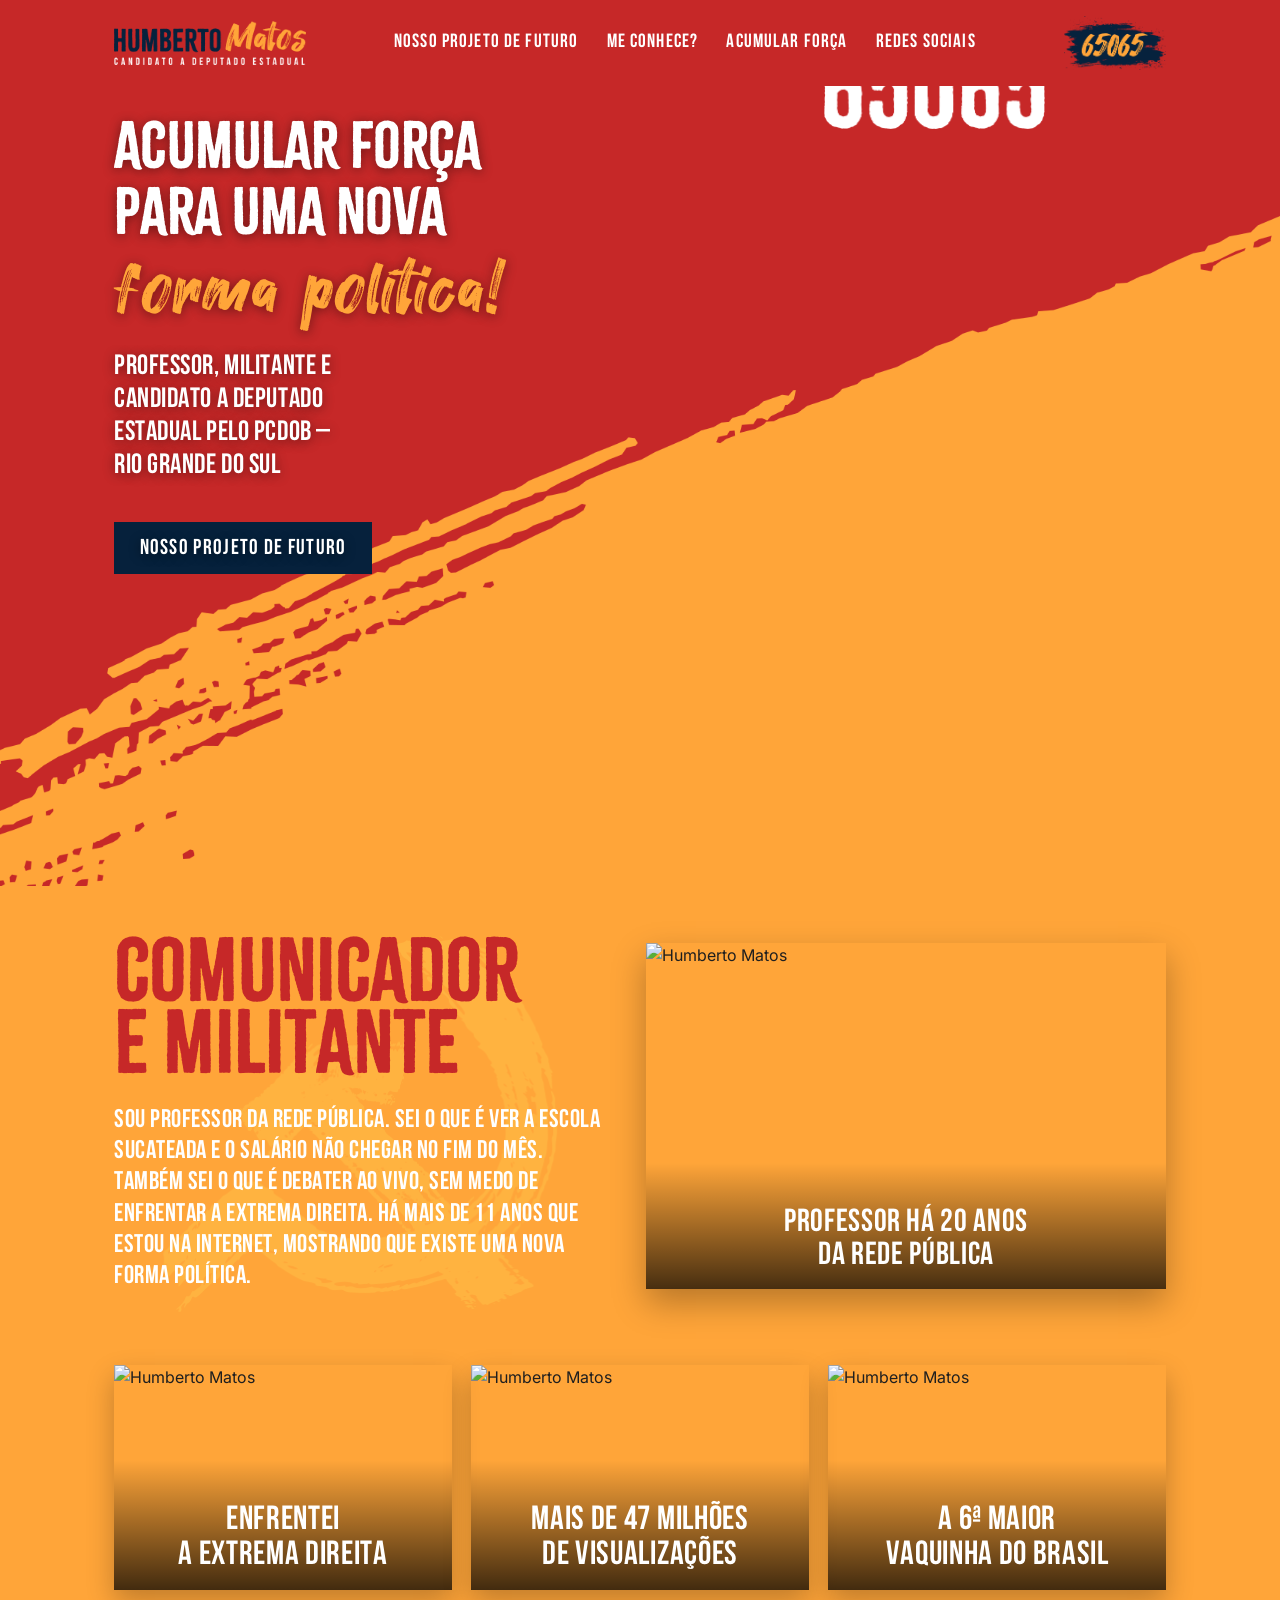
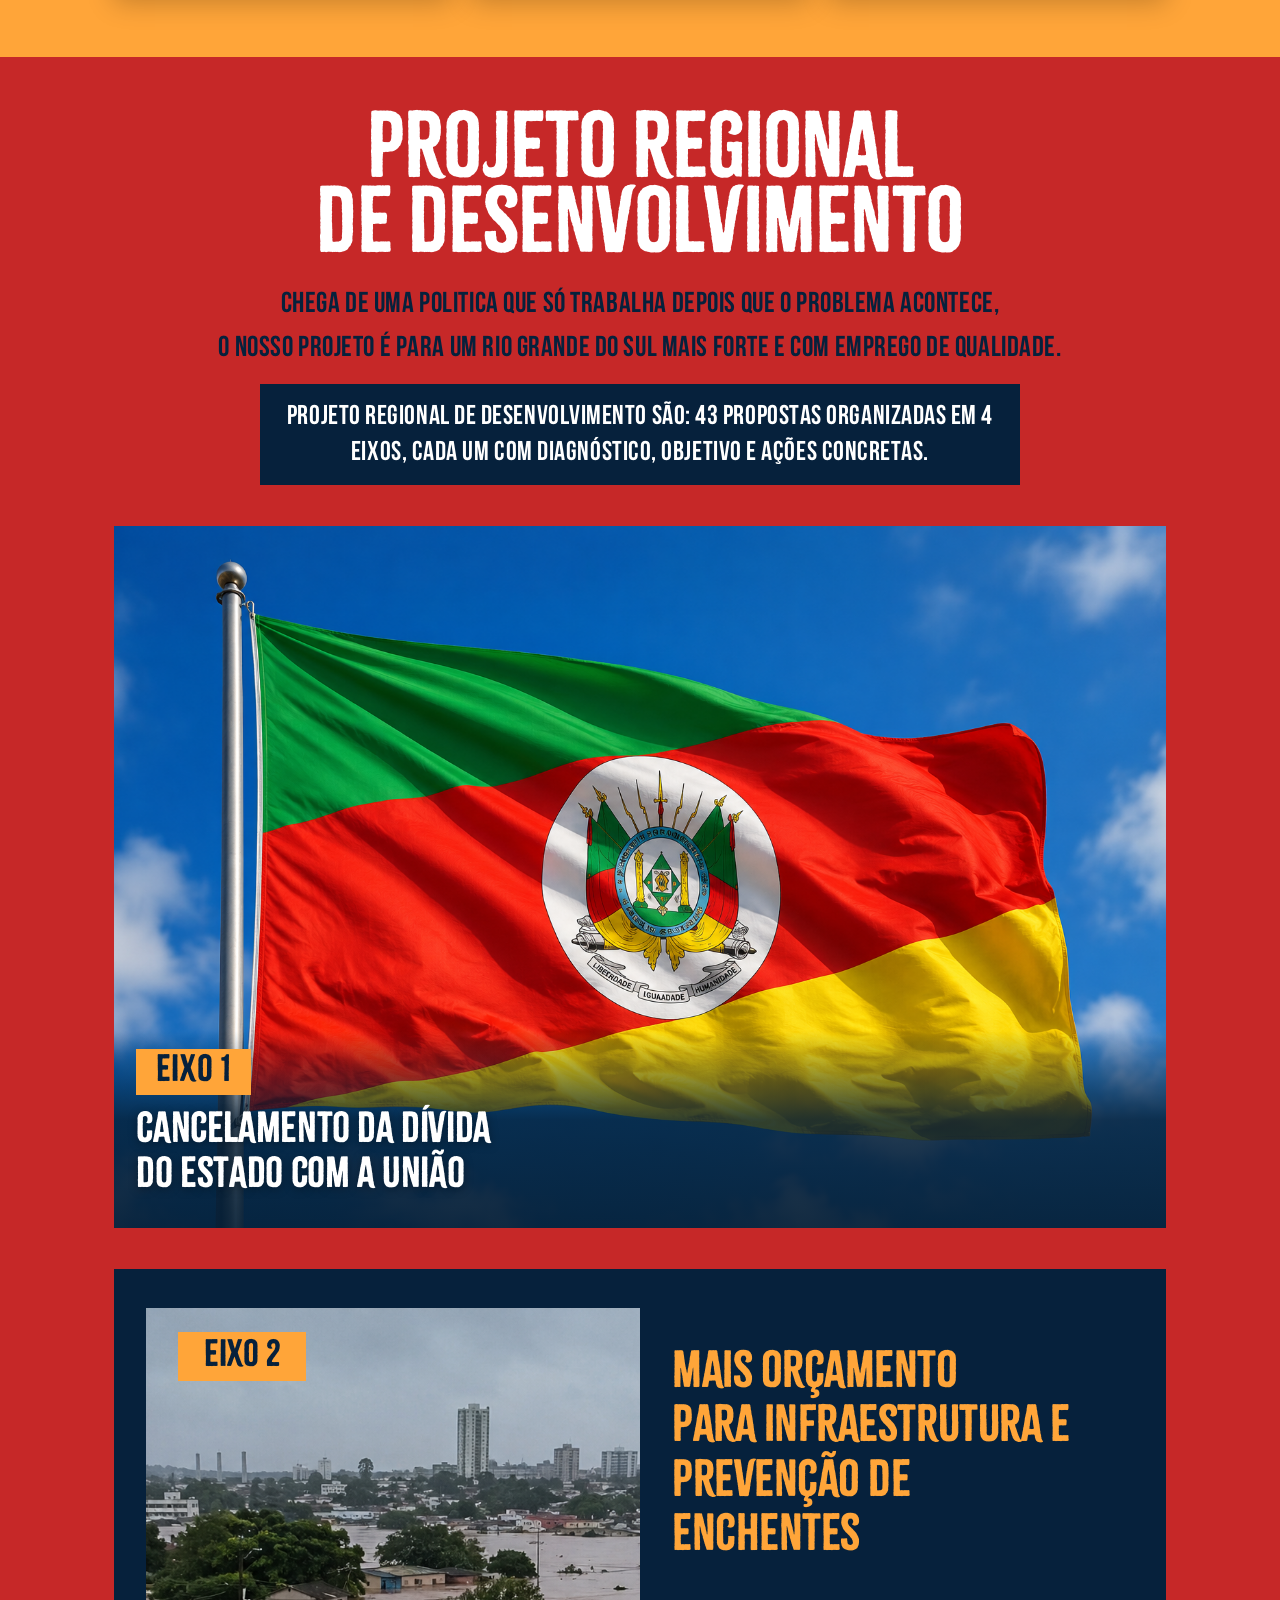
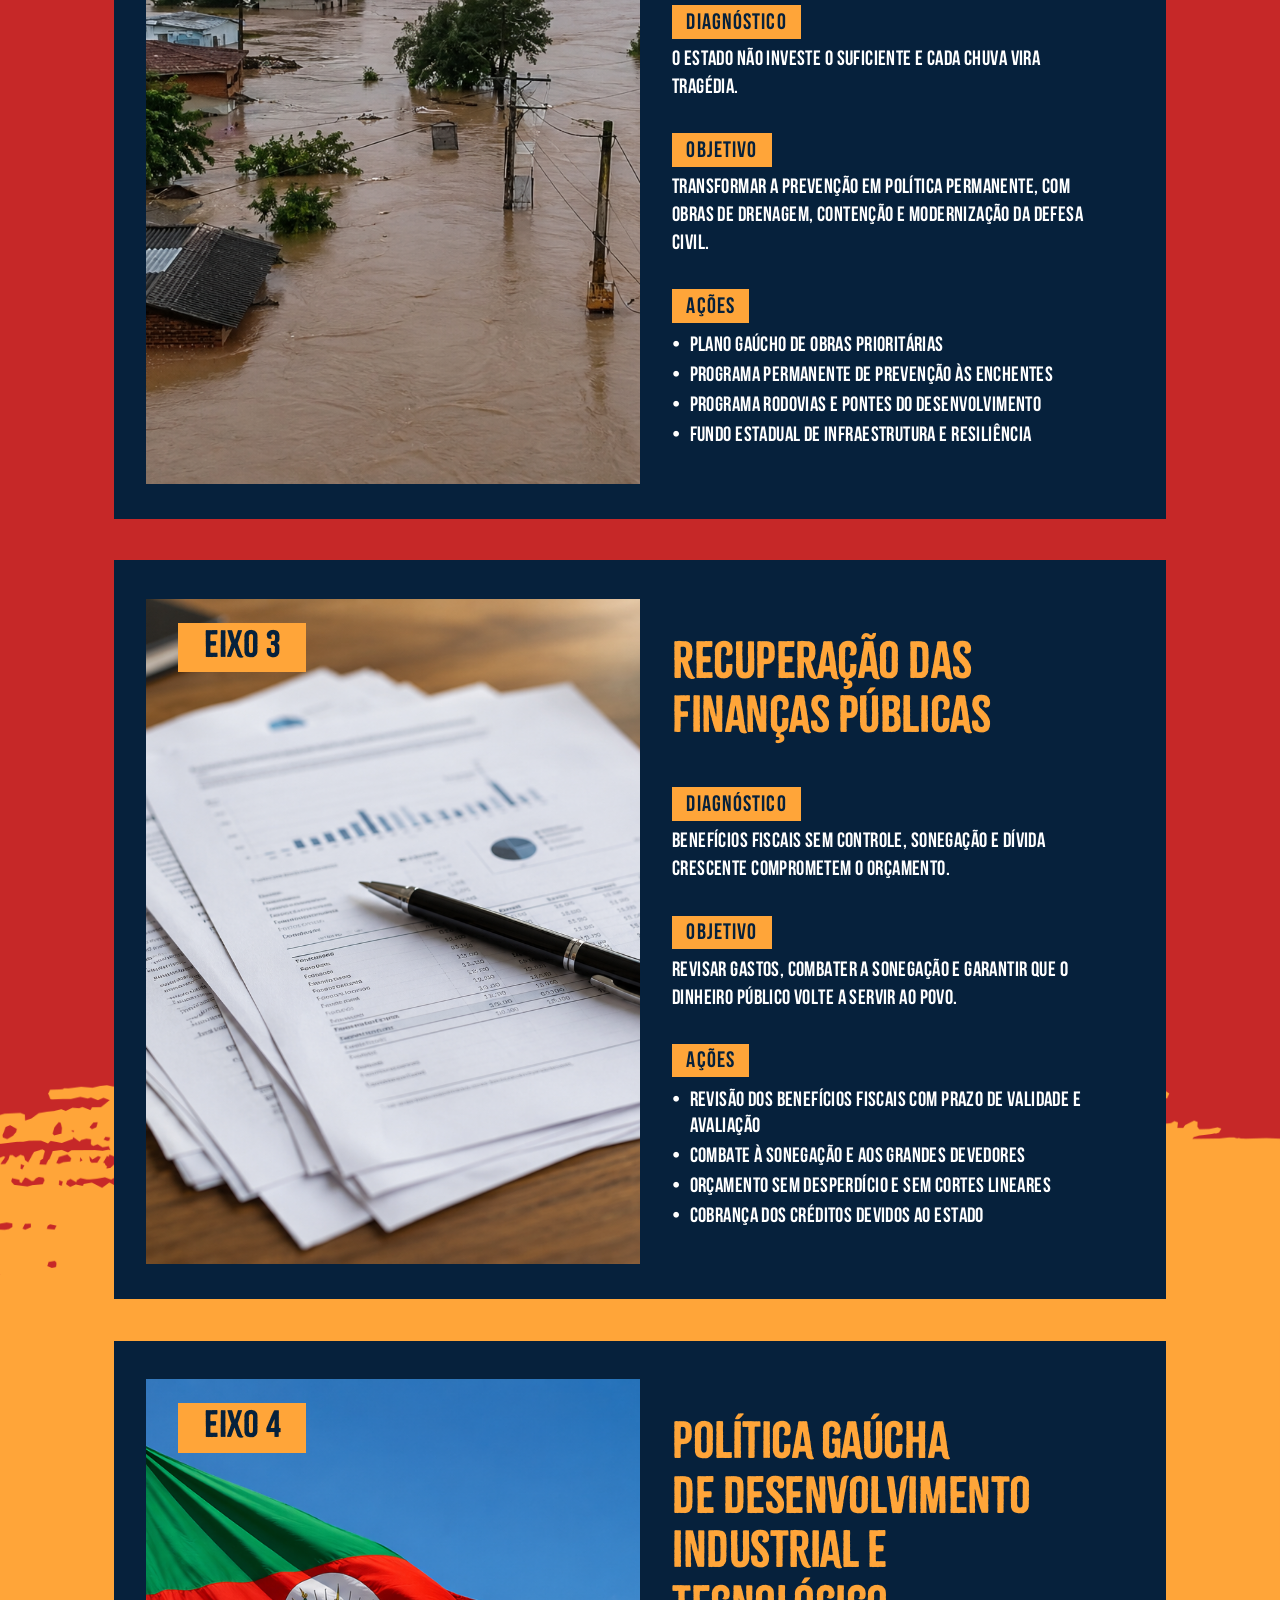
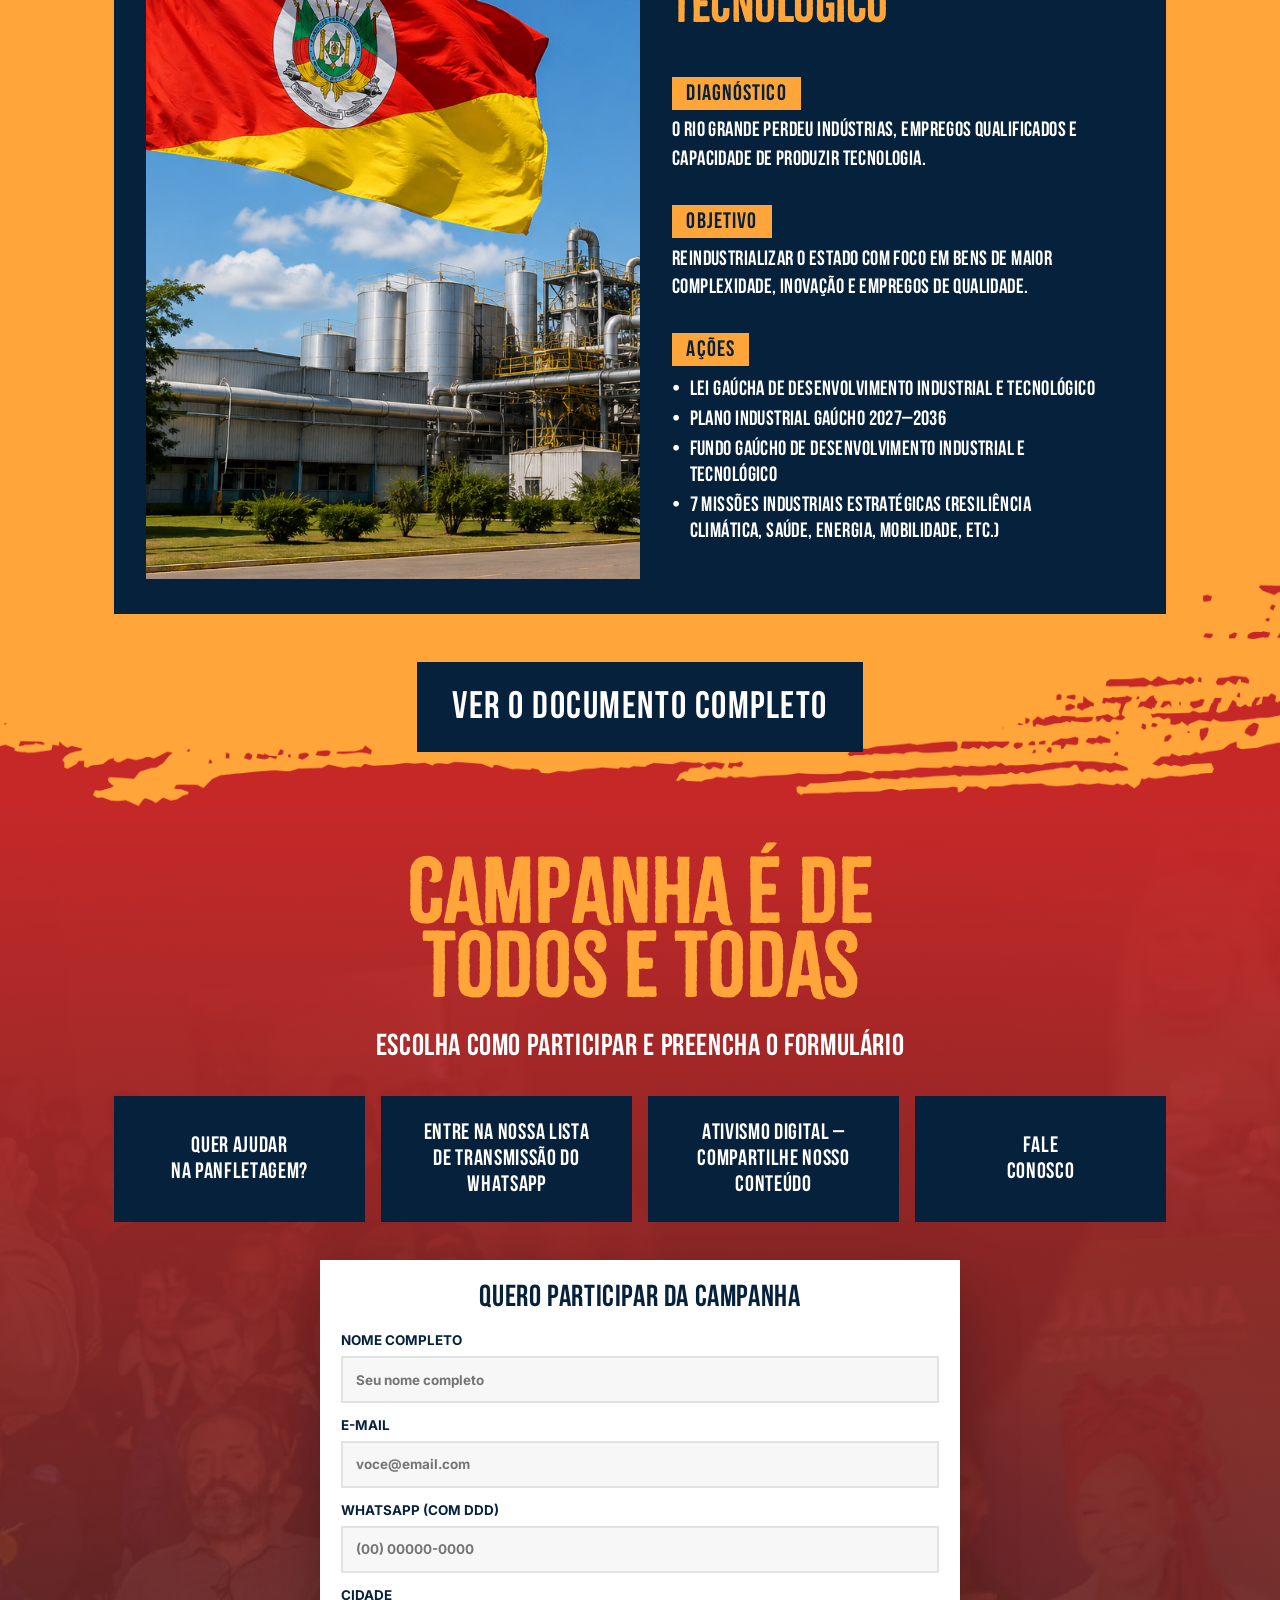
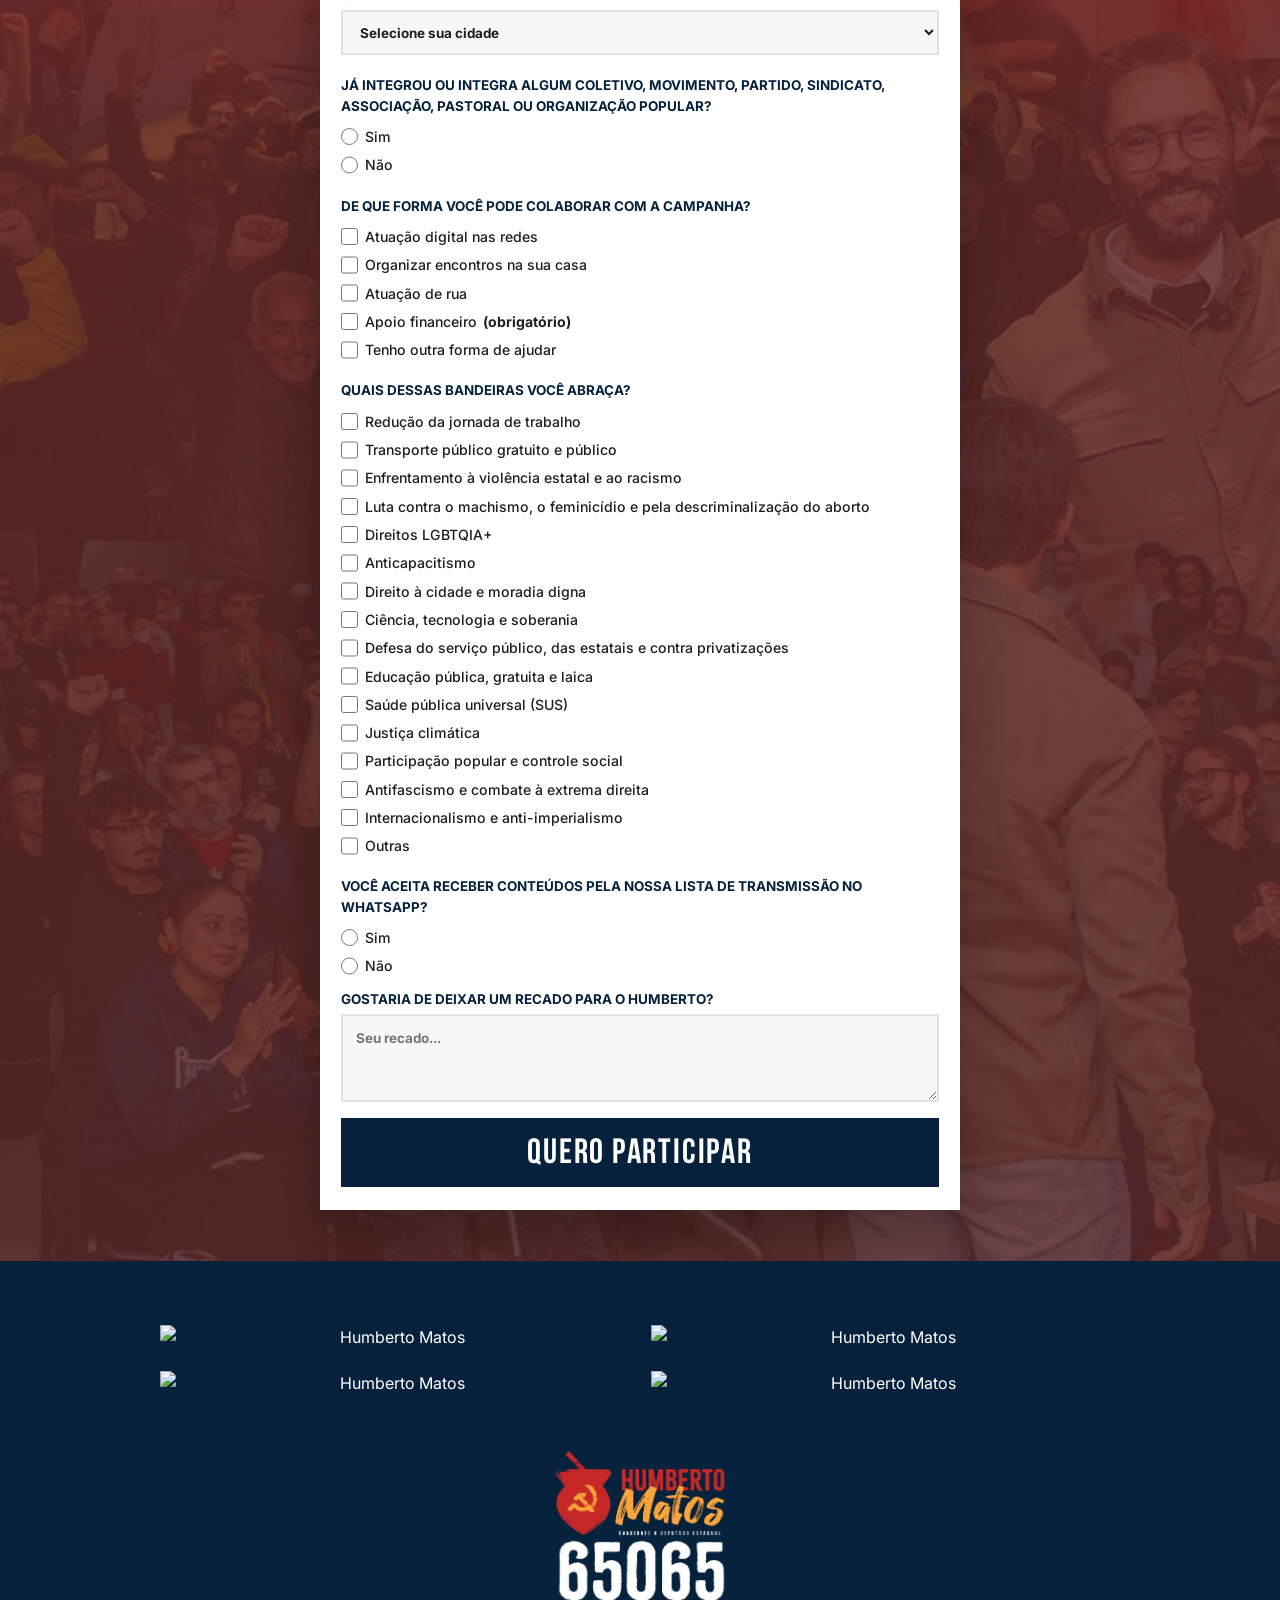
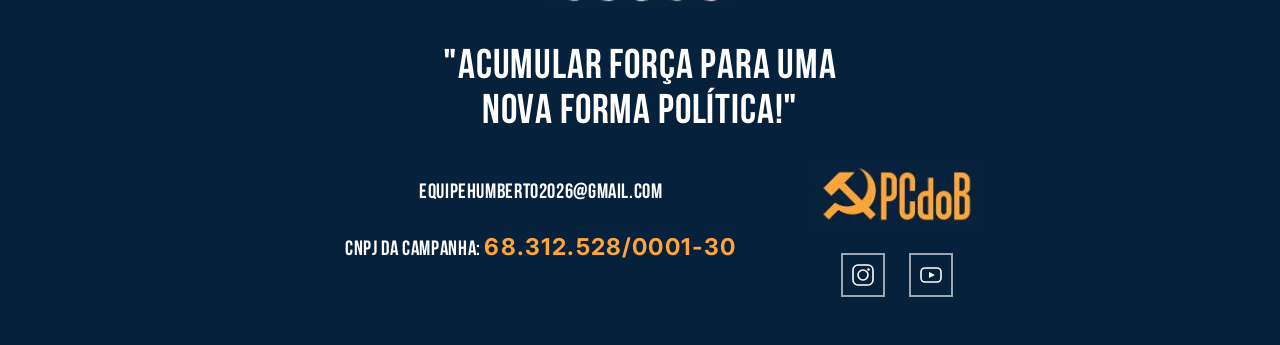
==== index.html @ e4ea64d0 "Atualiza landing page: novo rodapé (fotos, logo, CNPJ e redes sociais), fontes e assets em img/new" ====
<!DOCTYPE html>
<html lang="pt-BR">
<head>
  <meta charset="UTF-8">
  <meta name="viewport" content="width=device-width, initial-scale=1.0">
  <meta http-equiv="Cache-Control" content="no-cache, no-store, must-revalidate">
  <meta http-equiv="Pragma" content="no-cache">
  <meta http-equiv="Expires" content="0">
  <title>Humberto Matos — Candidato a Deputado Estadual pelo PCdoB</title>
  <meta property="og:title" content="Humberto Matos — Candidato a Deputado Estadual">
  <meta property="og:description" content="Professor, militante e candidato a deputado estadual pelo PCdoB. Acumular força para uma nova forma política!">
  <meta property="og:image" content="https://ggbarcelos.github.io/lp_humberto/img/banner.jpeg">
  <meta property="og:image:width" content="1200">
  <meta property="og:image:height" content="630">
  <meta property="og:url" content="https://ggbarcelos.github.io/lp_humberto/">
  <meta property="og:type" content="website">
  <meta property="og:locale" content="pt_BR">
  <meta name="twitter:card" content="summary_large_image">
  <meta name="twitter:title" content="Humberto Matos — Candidato a Deputado Estadual">
  <meta name="twitter:description" content="Professor, militante e candidato a deputado estadual pelo PCdoB. Acumular força para uma nova forma política!">
  <meta name="twitter:image" content="https://ggbarcelos.github.io/lp_humberto/img/banner.jpeg">
  <link rel="icon" type="image/png" href="img/icon.png">
  <link rel="preconnect" href="https://fonts.googleapis.com">
  <link rel="preconnect" href="https://fonts.gstatic.com" crossorigin>
  <link href="https://fonts.googleapis.com/css2?family=Inter:wght@300;400;500;600;700;800;900&display=swap" rel="stylesheet">
  <link href="https://cdn.jsdelivr.net/npm/bootstrap@5.3.3/dist/css/bootstrap.min.css" rel="stylesheet">
  <link rel="stylesheet" href="css/custom.css">
</head>
<body>

  <!-- ============ HEADER / NAVBAR ============ -->
  <header class="site-header">
    <div class="lp-container">
      <div class="header-row">
        <a class="header-brand" href="#topo" aria-label="Humberto Matos">
          <img src="img/new/logohumberto.png" alt="Humberto Matos" class="brand-logo">
        </a>

        <nav class="header-nav" aria-label="Navegação principal">
          <a href="#projeto">NOSSO PROJETO DE FUTURO</a>
          <a href="#comunicador">ME CONHECE?</a>
          <a href="#acumular-forca">ACUMULAR FORÇA</a>
          <a href="#topo">REDES SOCIAIS</a>
        </nav>

        <div class="header-number">
          <img src="img/new/numero.png" alt="Número 65065" class="numero-logo">
        </div>
      </div>
    </div>
  </header>

  <!-- ============ HERO ============ -->
  <section class="hero" id="topo">
    <div class="hero-bg" aria-hidden="true">
      <img class="hero-bg-main" src="img/new/back1.png" alt="">
    </div>
    <div class="lp-container">
      <div class="hero-content">
        <div class="hero-text">
          <h1 class="hero-title">ACUMULAR FORÇA<br>PARA UMA NOVA</h1>
          <p class="hero-script">forma política!</p>
          <p class="hero-sub">PROFESSOR, MILITANTE E<br>CANDIDATO A DEPUTADO<br>ESTADUAL PELO PCDOB –<br>Rio grande do sul</p>
          <a class="hero-cta" href="#projeto">NOSSO PROJETO DE FUTURO</a>
        </div>
      </div>
    </div>
    <div class="hero-photo">
      <img src="img/new/humberto2.png" alt="Humberto Matos">
      <img class="hero-logo2" src="img/new/logohumberto2.png" alt="Humberto Matos">
    </div>
  </section>

  <!-- ============ COMUNICADOR ============ -->
  <section class="comunicador" id="comunicador">
    <div class="lp-container">
      <div class="comunicador-grid">
        <div class="comunicador-left lp-animate-left">
          <div class="comunicador-logo" aria-hidden="true">
            <img src="img/new/logopcdob.png" alt="">
          </div>
          <h2 class="comunicador-title">COMUNICADOR<br>E MILITANTE</h2>
          <p class="comunicador-text">
            SOU PROFESSOR DA REDE PÚBLICA. SEI O QUE É VER A ESCOLA SUCATEADA E O SALÁRIO NÃO CHEGAR NO FIM DO MÊS. TAMBÉM SEI O QUE É DEBATER AO VIVO, SEM MEDO DE ENFRENTAR A EXTREMA DIREITA. HÁ MAIS DE 11 ANOS QUE ESTOU NA INTERNET, MOSTRANDO QUE EXISTE UMA NOVA FORMA POLÍTICA.
          </p>
        </div>

        <div class="comunicador-right lp-animate-right">
          <figure class="comunicador-photo-wrap">
            <img class="comunicador-photo" src="img/foto3.jpg" alt="Humberto Matos">
            <figcaption class="comunicador-caption">PROFESSOR HÁ 20 ANOS<br>DA REDE PÚBLICA</figcaption>
          </figure>
        </div>
      </div>
    </div>
  </section>

  <!-- ============ STATS ============ -->
  <section class="stats">
    <div class="lp-container">
      <div class="stats-row">
        <figure class="stat-card stat-1">
          <img src="img/fotos/foto1.jpg" alt="Humberto Matos">
          <figcaption>ENFRENTEI<br>A EXTREMA DIREITA</figcaption>
        </figure>
        <figure class="stat-card stat-2">
          <img src="img/fotos/foto2.jpg" alt="Humberto Matos">
          <figcaption>MAIS DE 47 MILHÕES<br>DE VISUALIZAÇÕES</figcaption>
        </figure>
        <figure class="stat-card stat-3">
          <img src="img/fotos/foto4.jpeg" alt="Humberto Matos">
          <figcaption>A 6ª MAIOR<br>VAQUINHA DO BRASIL</figcaption>
        </figure>
      </div>
    </div>
  </section>

  <!-- ============ PROJETO REGIONAL ============ -->
  <section class="projeto" id="projeto">
    <div class="lp-container">
      <h2 class="projeto-title">PROJETO REGIONAL<br>DE DESENVOLVIMENTO</h2>

      <div class="projeto-intro">
        <p class="intro-dark">CHEGA DE UMA POLITICA QUE SÓ TRABALHA DEPOIS QUE O PROBLEMA ACONTECE,</p>
        <p class="intro-dark">O NOSSO PROJETO É PARA UM RIO GRANDE DO SUL MAIS FORTE E COM EMPREGO DE QUALIDADE.</p>
        <p class="intro-box">PROJETO REGIONAL DE DESENVOLVIMENTO SÃO: 43 PROPOSTAS ORGANIZADAS EM 4 EIXOS, CADA UM COM DIAGNÓSTICO, OBJETIVO E AÇÕES CONCRETAS.</p>
      </div>

      <!-- EIXO 1 -->
      <article class="eixo eixo-1">
        <div class="eixo-1-media">
          <img src="img/new/bandeira.png" alt="Bandeira do Rio Grande do Sul">
          <div class="eixo-1-caption">
            <span class="eixo-tag">EIXO 1</span>
            <h3 class="eixo-title">CANCELAMENTO DA DÍVIDA<br>DO ESTADO COM A UNIÃO</h3>
          </div>
        </div>
      </article>

      <!-- EIXO 2 -->
      <article class="eixo eixo-2">
        <div class="eixo-2-media">
          <img src="img/new/Enchentes.png" alt="Prevenção de enchentes" class="eixo-2-img">
          <div class="eixo-2-caption">
            <span class="eixo-2-tag">EIXO 2</span>
          </div>
        </div>
        <div class="eixo-2-content">
          <h3 class="eixo-title">MAIS ORÇAMENTO<br>PARA INFRAESTRUTURA E<br>PREVENÇÃO DE ENCHENTES</h3>
          <div class="eixo-body">
            <p class="eixo-label">DIAGNÓSTICO</p>
            <p class="eixo-desc">O ESTADO NÃO INVESTE O SUFICIENTE E CADA CHUVA VIRA TRAGÉDIA.</p>
            <p class="eixo-label">OBJETIVO</p>
            <p class="eixo-desc">TRANSFORMAR A PREVENÇÃO EM POLÍTICA PERMANENTE, COM OBRAS DE DRENAGEM, CONTENÇÃO E MODERNIZAÇÃO DA DEFESA CIVIL.</p>
            <p class="eixo-label">AÇÕES</p>
            <ul class="eixo-list">
              <li>PLANO GAÚCHO DE OBRAS PRIORITÁRIAS</li>
              <li>PROGRAMA PERMANENTE DE PREVENÇÃO ÀS ENCHENTES</li>
              <li>PROGRAMA RODOVIAS E PONTES DO DESENVOLVIMENTO</li>
              <li>FUNDO ESTADUAL DE INFRAESTRUTURA E RESILIÊNCIA</li>
            </ul>
          </div>
        </div>
      </article>

      <!-- EIXO 3 -->
      <article class="eixo eixo-3">
        <div class="eixo-3-media">
          <img src="img/new/Papeis.png" alt="Papeis" class="eixo-3-img">
          <div class="eixo-3-caption">
            <span class="eixo-3-tag">EIXO 3</span>
          </div>
        </div>
        <div class="eixo-3-content">
          <h3 class="eixo-title">RECUPERAÇÃO DAS<br>FINANÇAS PÚBLICAS</h3>
          <div class="eixo-body">
            <p class="eixo-label">DIAGNÓSTICO</p>
            <p class="eixo-desc">BENEFÍCIOS FISCAIS SEM CONTROLE, SONEGAÇÃO E DÍVIDA CRESCENTE COMPROMETEM O ORÇAMENTO.</p>
            <p class="eixo-label">OBJETIVO</p>
            <p class="eixo-desc">REVISAR GASTOS, COMBATER A SONEGAÇÃO E GARANTIR QUE O DINHEIRO PÚBLICO VOLTE A SERVIR AO POVO.</p>
            <p class="eixo-label">AÇÕES</p>
            <ul class="eixo-list">
              <li>REVISÃO DOS BENEFÍCIOS FISCAIS COM PRAZO DE VALIDADE E AVALIAÇÃO</li>
              <li>COMBATE À SONEGAÇÃO E AOS GRANDES DEVEDORES</li>
              <li>ORÇAMENTO SEM DESPERDÍCIO E SEM CORTES LINEARES</li>
              <li>COBRANÇA DOS CRÉDITOS DEVIDOS AO ESTADO</li>
            </ul>
          </div>
        </div>
      </article>

      <!-- EIXO 4 -->
      <article class="eixo eixo-4">
        <div class="eixo-4-media">
          <img src="img/new/Industria.png" alt="Indústria" class="eixo-4-img">
          <div class="eixo-4-caption">
            <span class="eixo-4-tag">EIXO 4</span>
          </div>
        </div>
        <div class="eixo-4-content">
          <h3 class="eixo-title">POLÍTICA GAÚCHA<br>DE DESENVOLVIMENTO<br>INDUSTRIAL E TECNOLÓGICO</h3>
          <div class="eixo-body">
            <p class="eixo-label">DIAGNÓSTICO</p>
            <p class="eixo-desc">O Rio grande PERDEU INDÚSTRIAS, EMPREGOS QUALIFICADOS E CAPACIDADE DE PRODUZIR TECNOLOGIA.</p>
            <p class="eixo-label">OBJETIVO</p>
            <p class="eixo-desc">REINDUSTRIALIZAR O ESTADO COM FOCO EM BENS DE MAIOR COMPLEXIDADE, INOVAÇÃO E EMPREGOS DE QUALIDADE.</p>
            <p class="eixo-label">AÇÕES</p>
            <ul class="eixo-list">
              <li>LEI GAÚCHA DE DESENVOLVIMENTO INDUSTRIAL E TECNOLÓGICO</li>
              <li>PLANO INDUSTRIAL GAÚCHO 2027–2036</li>
              <li>FUNDO GAÚCHO DE DESENVOLVIMENTO INDUSTRIAL E TECNOLÓGICO</li>
              <li>7 MISSÕES INDUSTRIAIS ESTRATÉGICAS (RESILIÊNCIA CLIMÁTICA, SAÚDE, ENERGIA, MOBILIDADE, ETC.)</li>
            </ul>
          </div>
        </div>
      </article>

      <a class="doc-btn" href="projeto.pdf" target="_blank" rel="noopener">VER O DOCUMENTO COMPLETO</a>
    </div>
  </section>

  <!-- ============ CAMPANHA ============ -->
  <section class="campanha" id="acumular-forca">
    <div class="lp-container">
      <h2 class="campanha-title">CAMPANHA É DE<br>TODOS E TODAS</h2>
      <p class="campanha-sub">ESCOLHA COMO PARTICIPAR E PREENCHA O FORMULÁRIO</p>

      <div class="campanha-cards">
        <div class="camp-card">QUER AJUDAR<br>NA PANFLETAGEM?</div>
        <div class="camp-card">ENTRE NA NOSSA LISTA<br>DE TRANSMISSÃO DO WHATSAPP</div>
        <div class="camp-card">ATIVISMO DIGITAL –<br>COMPARTILHE NOSSO CONTEÚDO</div>
        <div class="camp-card">FALE<br>CONOSCO</div>
      </div>

      <!-- FORM (design: white box x330-950) -->
      <form class="yellow-form" id="yellow-form" action="#" method="post" autocomplete="off">
        <h3 class="yellow-form-title">Quero participar da campanha</h3>

        <label>
          Nome completo
          <input type="text" name="nome" placeholder="Seu nome completo" required readonly autocomplete="off" onfocus="this.removeAttribute('readonly')">
        </label>

        <label>
          E-mail
          <input type="email" name="email" placeholder="voce@email.com" required readonly autocomplete="off" onfocus="this.removeAttribute('readonly')">
        </label>

        <label>
          WhatsApp (com DDD)
          <input type="tel" name="whatsapp" placeholder="(00) 00000-0000" required readonly autocomplete="off" onfocus="this.removeAttribute('readonly')">
        </label>

        <label>
          Cidade
          <select name="cidade" required>
            <option value="">Selecione sua cidade</option>
            <option value="Aceguá">Aceguá</option>
<option value="Água Santa">Água Santa</option>
<option value="Agudo">Agudo</option>
<option value="Ajuricaba">Ajuricaba</option>
<option value="Alecrim">Alecrim</option>
<option value="Alegrete">Alegrete</option>
<option value="Alegria">Alegria</option>
<option value="Almirante Tamandaré do Sul">Almirante Tamandaré do Sul</option>
<option value="Alpestre">Alpestre</option>
<option value="Alto Alegre">Alto Alegre</option>
<option value="Alto Feliz">Alto Feliz</option>
<option value="Alvorada">Alvorada</option>
<option value="Amaral Ferrador">Amaral Ferrador</option>
<option value="Ametista do Sul">Ametista do Sul</option>
<option value="André da Rocha">André da Rocha</option>
<option value="Anta Gorda">Anta Gorda</option>
<option value="Antônio Prado">Antônio Prado</option>
<option value="Arambaré">Arambaré</option>
<option value="Araricá">Araricá</option>
<option value="Aratiba">Aratiba</option>
<option value="Arroio do Meio">Arroio do Meio</option>
<option value="Arroio do Padre">Arroio do Padre</option>
<option value="Arroio do Sal">Arroio do Sal</option>
<option value="Arroio do Tigre">Arroio do Tigre</option>
<option value="Arroio dos Ratos">Arroio dos Ratos</option>
<option value="Arroio Grande">Arroio Grande</option>
<option value="Arvorezinha">Arvorezinha</option>
<option value="Augusto Pestana">Augusto Pestana</option>
<option value="Áurea">Áurea</option>
<option value="Bagé">Bagé</option>
<option value="Balneário Pinhal">Balneário Pinhal</option>
<option value="Barão">Barão</option>
<option value="Barão de Cotegipe">Barão de Cotegipe</option>
<option value="Barão do Triunfo">Barão do Triunfo</option>
<option value="Barra do Guarita">Barra do Guarita</option>
<option value="Barra do Quaraí">Barra do Quaraí</option>
<option value="Barra do Ribeiro">Barra do Ribeiro</option>
<option value="Barra do Rio Azul">Barra do Rio Azul</option>
<option value="Barra Funda">Barra Funda</option>
<option value="Barracão">Barracão</option>
<option value="Barros Cassal">Barros Cassal</option>
<option value="Benjamin Constant do Sul">Benjamin Constant do Sul</option>
<option value="Bento Gonçalves">Bento Gonçalves</option>
<option value="Boa Vista das Missões">Boa Vista das Missões</option>
<option value="Boa Vista do Buricá">Boa Vista do Buricá</option>
<option value="Boa Vista do Cadeado">Boa Vista do Cadeado</option>
<option value="Boa Vista do Incra">Boa Vista do Incra</option>
<option value="Boa Vista do Sul">Boa Vista do Sul</option>
<option value="Bom Jesus">Bom Jesus</option>
<option value="Bom Princípio">Bom Princípio</option>
<option value="Bom Progresso">Bom Progresso</option>
<option value="Bom Retiro do Sul">Bom Retiro do Sul</option>
<option value="Boqueirão do Leão">Boqueirão do Leão</option>
<option value="Bossoroca">Bossoroca</option>
<option value="Bozano">Bozano</option>
<option value="Braga">Braga</option>
<option value="Brochier">Brochier</option>
<option value="Butiá">Butiá</option>
<option value="Caçapava do Sul">Caçapava do Sul</option>
<option value="Cacequi">Cacequi</option>
<option value="Cachoeira do Sul">Cachoeira do Sul</option>
<option value="Cachoeirinha">Cachoeirinha</option>
<option value="Cacique Doble">Cacique Doble</option>
<option value="Caibaté">Caibaté</option>
<option value="Caiçara">Caiçara</option>
<option value="Camaquã">Camaquã</option>
<option value="Camargo">Camargo</option>
<option value="Cambará do Sul">Cambará do Sul</option>
<option value="Campestre da Serra">Campestre da Serra</option>
<option value="Campina das Missões">Campina das Missões</option>
<option value="Campinas do Sul">Campinas do Sul</option>
<option value="Campo Bom">Campo Bom</option>
<option value="Campo Novo">Campo Novo</option>
<option value="Campos Borges">Campos Borges</option>
<option value="Candelária">Candelária</option>
<option value="Cândido Godói">Cândido Godói</option>
<option value="Candiota">Candiota</option>
<option value="Canela">Canela</option>
<option value="Canguçu">Canguçu</option>
<option value="Canoas">Canoas</option>
<option value="Canudos do Vale">Canudos do Vale</option>
<option value="Capão Bonito do Sul">Capão Bonito do Sul</option>
<option value="Capão da Canoa">Capão da Canoa</option>
<option value="Capão do Cipó">Capão do Cipó</option>
<option value="Capão do Leão">Capão do Leão</option>
<option value="Capela de Santana">Capela de Santana</option>
<option value="Capitão">Capitão</option>
<option value="Capivari do Sul">Capivari do Sul</option>
<option value="Caraá">Caraá</option>
<option value="Carazinho">Carazinho</option>
<option value="Carlos Barbosa">Carlos Barbosa</option>
<option value="Carlos Gomes">Carlos Gomes</option>
<option value="Casca">Casca</option>
<option value="Caseiros">Caseiros</option>
<option value="Catuípe">Catuípe</option>
<option value="Caxias do Sul">Caxias do Sul</option>
<option value="Centenário">Centenário</option>
<option value="Cerrito">Cerrito</option>
<option value="Cerro Branco">Cerro Branco</option>
<option value="Cerro Grande">Cerro Grande</option>
<option value="Cerro Grande do Sul">Cerro Grande do Sul</option>
<option value="Cerro Largo">Cerro Largo</option>
<option value="Chapada">Chapada</option>
<option value="Charqueadas">Charqueadas</option>
<option value="Charrua">Charrua</option>
<option value="Chiapetta">Chiapetta</option>
<option value="Chuí">Chuí</option>
<option value="Chuvisca">Chuvisca</option>
<option value="Cidreira">Cidreira</option>
<option value="Ciríaco">Ciríaco</option>
<option value="Colinas">Colinas</option>
<option value="Colorado">Colorado</option>
<option value="Condor">Condor</option>
<option value="Constantina">Constantina</option>
<option value="Coqueiro Baixo">Coqueiro Baixo</option>
<option value="Coqueiros do Sul">Coqueiros do Sul</option>
<option value="Coronel Barros">Coronel Barros</option>
<option value="Coronel Bicaco">Coronel Bicaco</option>
<option value="Coronel Pilar">Coronel Pilar</option>
<option value="Cotiporã">Cotiporã</option>
<option value="Coxilha">Coxilha</option>
<option value="Crissiumal">Crissiumal</option>
<option value="Cristal">Cristal</option>
<option value="Cristal do Sul">Cristal do Sul</option>
<option value="Cruz Alta">Cruz Alta</option>
<option value="Cruzaltense">Cruzaltense</option>
<option value="Cruzeiro do Sul">Cruzeiro do Sul</option>
<option value="David Canabarro">David Canabarro</option>
<option value="Derrubadas">Derrubadas</option>
<option value="Dezesseis de Novembro">Dezesseis de Novembro</option>
<option value="Dilermando de Aguiar">Dilermando de Aguiar</option>
<option value="Dois Irmãos">Dois Irmãos</option>
<option value="Dois Irmãos das Missões">Dois Irmãos das Missões</option>
<option value="Dois Lajeados">Dois Lajeados</option>
<option value="Dom Feliciano">Dom Feliciano</option>
<option value="Dom Pedrito">Dom Pedrito</option>
<option value="Dom Pedro de Alcântara">Dom Pedro de Alcântara</option>
<option value="Dona Francisca">Dona Francisca</option>
<option value="Doutor Maurício Cardoso">Doutor Maurício Cardoso</option>
<option value="Doutor Ricardo">Doutor Ricardo</option>
<option value="Eldorado do Sul">Eldorado do Sul</option>
<option value="Encantado">Encantado</option>
<option value="Encruzilhada do Sul">Encruzilhada do Sul</option>
<option value="Engenho Velho">Engenho Velho</option>
<option value="Entre Rios do Sul">Entre Rios do Sul</option>
<option value="Entre-Ijuís">Entre-Ijuís</option>
<option value="Erebango">Erebango</option>
<option value="Erechim">Erechim</option>
<option value="Ernestina">Ernestina</option>
<option value="Erval Grande">Erval Grande</option>
<option value="Erval Seco">Erval Seco</option>
<option value="Esmeralda">Esmeralda</option>
<option value="Esperança do Sul">Esperança do Sul</option>
<option value="Espumoso">Espumoso</option>
<option value="Estação">Estação</option>
<option value="Estância Velha">Estância Velha</option>
<option value="Esteio">Esteio</option>
<option value="Estrela">Estrela</option>
<option value="Estrela Velha">Estrela Velha</option>
<option value="Eugênio de Castro">Eugênio de Castro</option>
<option value="Fagundes Varela">Fagundes Varela</option>
<option value="Farroupilha">Farroupilha</option>
<option value="Faxinal do Soturno">Faxinal do Soturno</option>
<option value="Faxinalzinho">Faxinalzinho</option>
<option value="Fazenda Vilanova">Fazenda Vilanova</option>
<option value="Feliz">Feliz</option>
<option value="Flores da Cunha">Flores da Cunha</option>
<option value="Floriano Peixoto">Floriano Peixoto</option>
<option value="Fontoura Xavier">Fontoura Xavier</option>
<option value="Formigueiro">Formigueiro</option>
<option value="Forquetinha">Forquetinha</option>
<option value="Fortaleza dos Valos">Fortaleza dos Valos</option>
<option value="Frederico Westphalen">Frederico Westphalen</option>
<option value="Garibaldi">Garibaldi</option>
<option value="Garruchos">Garruchos</option>
<option value="Gaurama">Gaurama</option>
<option value="General Câmara">General Câmara</option>
<option value="Gentil">Gentil</option>
<option value="Getúlio Vargas">Getúlio Vargas</option>
<option value="Giruá">Giruá</option>
<option value="Glorinha">Glorinha</option>
<option value="Gramado">Gramado</option>
<option value="Gramado dos Loureiros">Gramado dos Loureiros</option>
<option value="Gramado Xavier">Gramado Xavier</option>
<option value="Gravataí">Gravataí</option>
<option value="Guabiju">Guabiju</option>
<option value="Guaíba">Guaíba</option>
<option value="Guaporé">Guaporé</option>
<option value="Guarani das Missões">Guarani das Missões</option>
<option value="Harmonia">Harmonia</option>
<option value="Herval">Herval</option>
<option value="Herveiras">Herveiras</option>
<option value="Horizontina">Horizontina</option>
<option value="Hulha Negra">Hulha Negra</option>
<option value="Humaitá">Humaitá</option>
<option value="Ibarama">Ibarama</option>
<option value="Ibiaçá">Ibiaçá</option>
<option value="Ibiraiaras">Ibiraiaras</option>
<option value="Ibirapuitã">Ibirapuitã</option>
<option value="Ibirubá">Ibirubá</option>
<option value="Igrejinha">Igrejinha</option>
<option value="Ijuí">Ijuí</option>
<option value="Ilópolis">Ilópolis</option>
<option value="Imbé">Imbé</option>
<option value="Imigrante">Imigrante</option>
<option value="Independência">Independência</option>
<option value="Inhacorá">Inhacorá</option>
<option value="Ipê">Ipê</option>
<option value="Ipiranga do Sul">Ipiranga do Sul</option>
<option value="Iraí">Iraí</option>
<option value="Itaara">Itaara</option>
<option value="Itacurubi">Itacurubi</option>
<option value="Itapuca">Itapuca</option>
<option value="Itaqui">Itaqui</option>
<option value="Itati">Itati</option>
<option value="Itatiba do Sul">Itatiba do Sul</option>
<option value="Ivorá">Ivorá</option>
<option value="Ivoti">Ivoti</option>
<option value="Jaboticaba">Jaboticaba</option>
<option value="Jacuizinho">Jacuizinho</option>
<option value="Jacutinga">Jacutinga</option>
<option value="Jaguarão">Jaguarão</option>
<option value="Jaguari">Jaguari</option>
<option value="Jaquirana">Jaquirana</option>
<option value="Jari">Jari</option>
<option value="Jóia">Jóia</option>
<option value="Júlio de Castilhos">Júlio de Castilhos</option>
<option value="Lagoa Bonita do Sul">Lagoa Bonita do Sul</option>
<option value="Lagoa dos Três Cantos">Lagoa dos Três Cantos</option>
<option value="Lagoa Vermelha">Lagoa Vermelha</option>
<option value="Lagoão">Lagoão</option>
<option value="Lajeado">Lajeado</option>
<option value="Lajeado do Bugre">Lajeado do Bugre</option>
<option value="Lavras do Sul">Lavras do Sul</option>
<option value="Liberato Salzano">Liberato Salzano</option>
<option value="Lindolfo Collor">Lindolfo Collor</option>
<option value="Linha Nova">Linha Nova</option>
<option value="Maçambará">Maçambará</option>
<option value="Machadinho">Machadinho</option>
<option value="Mampituba">Mampituba</option>
<option value="Manoel Viana">Manoel Viana</option>
<option value="Maquiné">Maquiné</option>
<option value="Maratá">Maratá</option>
<option value="Marau">Marau</option>
<option value="Marcelino Ramos">Marcelino Ramos</option>
<option value="Mariana Pimentel">Mariana Pimentel</option>
<option value="Mariano Moro">Mariano Moro</option>
<option value="Marques de Souza">Marques de Souza</option>
<option value="Mata">Mata</option>
<option value="Mato Castelhano">Mato Castelhano</option>
<option value="Mato Leitão">Mato Leitão</option>
<option value="Mato Queimado">Mato Queimado</option>
<option value="Maximiliano de Almeida">Maximiliano de Almeida</option>
<option value="Minas do Leão">Minas do Leão</option>
<option value="Miraguaí">Miraguaí</option>
<option value="Montauri">Montauri</option>
<option value="Monte Alegre dos Campos">Monte Alegre dos Campos</option>
<option value="Monte Belo do Sul">Monte Belo do Sul</option>
<option value="Montenegro">Montenegro</option>
<option value="Mormaço">Mormaço</option>
<option value="Morrinhos do Sul">Morrinhos do Sul</option>
<option value="Morro Redondo">Morro Redondo</option>
<option value="Morro Reuter">Morro Reuter</option>
<option value="Mostardas">Mostardas</option>
<option value="Muçum">Muçum</option>
<option value="Muitos Capões">Muitos Capões</option>
<option value="Muliterno">Muliterno</option>
<option value="Não-Me-Toque">Não-Me-Toque</option>
<option value="Nicolau Vergueiro">Nicolau Vergueiro</option>
<option value="Nonoai">Nonoai</option>
<option value="Nova Alvorada">Nova Alvorada</option>
<option value="Nova Araçá">Nova Araçá</option>
<option value="Nova Bassano">Nova Bassano</option>
<option value="Nova Boa Vista">Nova Boa Vista</option>
<option value="Nova Bréscia">Nova Bréscia</option>
<option value="Nova Candelária">Nova Candelária</option>
<option value="Nova Esperança do Sul">Nova Esperança do Sul</option>
<option value="Nova Hartz">Nova Hartz</option>
<option value="Nova Pádua">Nova Pádua</option>
<option value="Nova Palma">Nova Palma</option>
<option value="Nova Petrópolis">Nova Petrópolis</option>
<option value="Nova Prata">Nova Prata</option>
<option value="Nova Ramada">Nova Ramada</option>
<option value="Nova Roma do Sul">Nova Roma do Sul</option>
<option value="Nova Santa Rita">Nova Santa Rita</option>
<option value="Novo Barreiro">Novo Barreiro</option>
<option value="Novo Cabrais">Novo Cabrais</option>
<option value="Novo Hamburgo">Novo Hamburgo</option>
<option value="Novo Machado">Novo Machado</option>
<option value="Novo Tiradentes">Novo Tiradentes</option>
<option value="Novo Xingu">Novo Xingu</option>
<option value="Osório">Osório</option>
<option value="Paim Filho">Paim Filho</option>
<option value="Palmares do Sul">Palmares do Sul</option>
<option value="Palmeira das Missões">Palmeira das Missões</option>
<option value="Palmitinho">Palmitinho</option>
<option value="Panambi">Panambi</option>
<option value="Pantano Grande">Pantano Grande</option>
<option value="Paraí">Paraí</option>
<option value="Paraíso do Sul">Paraíso do Sul</option>
<option value="Pareci Novo">Pareci Novo</option>
<option value="Parobé">Parobé</option>
<option value="Passa-Sete">Passa-Sete</option>
<option value="Passo do Sobrado">Passo do Sobrado</option>
<option value="Passo Fundo">Passo Fundo</option>
<option value="Paulo Bento">Paulo Bento</option>
<option value="Paverama">Paverama</option>
<option value="Pedras Altas">Pedras Altas</option>
<option value="Pedro Osório">Pedro Osório</option>
<option value="Pejuçara">Pejuçara</option>
<option value="Pelotas">Pelotas</option>
<option value="Picada Café">Picada Café</option>
<option value="Pinhal">Pinhal</option>
<option value="Pinhal da Serra">Pinhal da Serra</option>
<option value="Pinhal Grande">Pinhal Grande</option>
<option value="Pinheirinho do Vale">Pinheirinho do Vale</option>
<option value="Pinheiro Machado">Pinheiro Machado</option>
<option value="Pinto Bandeira">Pinto Bandeira</option>
<option value="Pirapó">Pirapó</option>
<option value="Piratini">Piratini</option>
<option value="Planalto">Planalto</option>
<option value="Poço das Antas">Poço das Antas</option>
<option value="Pontão">Pontão</option>
<option value="Ponte Preta">Ponte Preta</option>
<option value="Portão">Portão</option>
<option value="Porto Alegre">Porto Alegre</option>
<option value="Porto Lucena">Porto Lucena</option>
<option value="Porto Mauá">Porto Mauá</option>
<option value="Porto Vera Cruz">Porto Vera Cruz</option>
<option value="Porto Xavier">Porto Xavier</option>
<option value="Pouso Novo">Pouso Novo</option>
<option value="Presidente Lucena">Presidente Lucena</option>
<option value="Progresso">Progresso</option>
<option value="Protásio Alves">Protásio Alves</option>
<option value="Putinga">Putinga</option>
<option value="Quaraí">Quaraí</option>
<option value="Quatro Irmãos">Quatro Irmãos</option>
<option value="Quevedos">Quevedos</option>
<option value="Quinze de Novembro">Quinze de Novembro</option>
<option value="Redentora">Redentora</option>
<option value="Relvado">Relvado</option>
<option value="Restinga Sêca">Restinga Sêca</option>
<option value="Rio dos Índios">Rio dos Índios</option>
<option value="Rio Grande">Rio Grande</option>
<option value="Rio Pardo">Rio Pardo</option>
<option value="Riozinho">Riozinho</option>
<option value="Roca Sales">Roca Sales</option>
<option value="Rodeio Bonito">Rodeio Bonito</option>
<option value="Rolador">Rolador</option>
<option value="Rolante">Rolante</option>
<option value="Ronda Alta">Ronda Alta</option>
<option value="Rondinha">Rondinha</option>
<option value="Roque Gonzales">Roque Gonzales</option>
<option value="Rosário do Sul">Rosário do Sul</option>
<option value="Sagrada Família">Sagrada Família</option>
<option value="Saldanha Marinho">Saldanha Marinho</option>
<option value="Salto do Jacuí">Salto do Jacuí</option>
<option value="Salvador das Missões">Salvador das Missões</option>
<option value="Salvador do Sul">Salvador do Sul</option>
<option value="Sananduva">Sananduva</option>
<option value="Santa Bárbara do Sul">Santa Bárbara do Sul</option>
<option value="Santa Cecília do Sul">Santa Cecília do Sul</option>
<option value="Santa Clara do Sul">Santa Clara do Sul</option>
<option value="Santa Cruz do Sul">Santa Cruz do Sul</option>
<option value="Santa Margarida do Sul">Santa Margarida do Sul</option>
<option value="Santa Maria">Santa Maria</option>
<option value="Santa Maria do Herval">Santa Maria do Herval</option>
<option value="Santa Rosa">Santa Rosa</option>
<option value="Santa Tereza">Santa Tereza</option>
<option value="Santa Vitória do Palmar">Santa Vitória do Palmar</option>
<option value="Santana da Boa Vista">Santana da Boa Vista</option>
<option value="Sant'Ana do Livramento">Sant'Ana do Livramento</option>
<option value="Santiago">Santiago</option>
<option value="Santo Ângelo">Santo Ângelo</option>
<option value="Santo Antônio da Patrulha">Santo Antônio da Patrulha</option>
<option value="Santo Antônio das Missões">Santo Antônio das Missões</option>
<option value="Santo Antônio do Palma">Santo Antônio do Palma</option>
<option value="Santo Antônio do Planalto">Santo Antônio do Planalto</option>
<option value="Santo Augusto">Santo Augusto</option>
<option value="Santo Cristo">Santo Cristo</option>
<option value="Santo Expedito do Sul">Santo Expedito do Sul</option>
<option value="São Borja">São Borja</option>
<option value="São Domingos do Sul">São Domingos do Sul</option>
<option value="São Francisco de Assis">São Francisco de Assis</option>
<option value="São Francisco de Paula">São Francisco de Paula</option>
<option value="São Gabriel">São Gabriel</option>
<option value="São Jerônimo">São Jerônimo</option>
<option value="São João da Urtiga">São João da Urtiga</option>
<option value="São João do Polêsine">São João do Polêsine</option>
<option value="São Jorge">São Jorge</option>
<option value="São José das Missões">São José das Missões</option>
<option value="São José do Herval">São José do Herval</option>
<option value="São José do Hortêncio">São José do Hortêncio</option>
<option value="São José do Inhacorá">São José do Inhacorá</option>
<option value="São José do Norte">São José do Norte</option>
<option value="São José do Ouro">São José do Ouro</option>
<option value="São José do Sul">São José do Sul</option>
<option value="São José dos Ausentes">São José dos Ausentes</option>
<option value="São Leopoldo">São Leopoldo</option>
<option value="São Lourenço do Sul">São Lourenço do Sul</option>
<option value="São Luiz Gonzaga">São Luiz Gonzaga</option>
<option value="São Marcos">São Marcos</option>
<option value="São Martinho">São Martinho</option>
<option value="São Martinho da Serra">São Martinho da Serra</option>
<option value="São Miguel das Missões">São Miguel das Missões</option>
<option value="São Nicolau">São Nicolau</option>
<option value="São Paulo das Missões">São Paulo das Missões</option>
<option value="São Pedro da Serra">São Pedro da Serra</option>
<option value="São Pedro das Missões">São Pedro das Missões</option>
<option value="São Pedro do Butiá">São Pedro do Butiá</option>
<option value="São Pedro do Sul">São Pedro do Sul</option>
<option value="São Sebastião do Caí">São Sebastião do Caí</option>
<option value="São Sepé">São Sepé</option>
<option value="São Valentim">São Valentim</option>
<option value="São Valentim do Sul">São Valentim do Sul</option>
<option value="São Valério do Sul">São Valério do Sul</option>
<option value="São Vendelino">São Vendelino</option>
<option value="São Vicente do Sul">São Vicente do Sul</option>
<option value="Sapiranga">Sapiranga</option>
<option value="Sapucaia do Sul">Sapucaia do Sul</option>
<option value="Sarandi">Sarandi</option>
<option value="Seberi">Seberi</option>
<option value="Sede Nova">Sede Nova</option>
<option value="Segredo">Segredo</option>
<option value="Selbach">Selbach</option>
<option value="Senador Salgado Filho">Senador Salgado Filho</option>
<option value="Sentinela do Sul">Sentinela do Sul</option>
<option value="Serafina Corrêa">Serafina Corrêa</option>
<option value="Sério">Sério</option>
<option value="Sertão">Sertão</option>
<option value="Sertão Santana">Sertão Santana</option>
<option value="Sete de Setembro">Sete de Setembro</option>
<option value="Severiano de Almeida">Severiano de Almeida</option>
<option value="Silveira Martins">Silveira Martins</option>
<option value="Sinimbu">Sinimbu</option>
<option value="Sobradinho">Sobradinho</option>
<option value="Soledade">Soledade</option>
<option value="Tabaí">Tabaí</option>
<option value="Tapejara">Tapejara</option>
<option value="Tapera">Tapera</option>
<option value="Tapes">Tapes</option>
<option value="Taquara">Taquara</option>
<option value="Taquari">Taquari</option>
<option value="Taquaruçu do Sul">Taquaruçu do Sul</option>
<option value="Tavares">Tavares</option>
<option value="Tenente Portela">Tenente Portela</option>
<option value="Terra de Areia">Terra de Areia</option>
<option value="Teutônia">Teutônia</option>
<option value="Tio Hugo">Tio Hugo</option>
<option value="Tiradentes do Sul">Tiradentes do Sul</option>
<option value="Toropi">Toropi</option>
<option value="Torres">Torres</option>
<option value="Tramandaí">Tramandaí</option>
<option value="Travesseiro">Travesseiro</option>
<option value="Três Arroios">Três Arroios</option>
<option value="Três Cachoeiras">Três Cachoeiras</option>
<option value="Três Coroas">Três Coroas</option>
<option value="Três de Maio">Três de Maio</option>
<option value="Três Forquilhas">Três Forquilhas</option>
<option value="Três Palmeiras">Três Palmeiras</option>
<option value="Três Passos">Três Passos</option>
<option value="Trindade do Sul">Trindade do Sul</option>
<option value="Triunfo">Triunfo</option>
<option value="Tucunduva">Tucunduva</option>
<option value="Tunas">Tunas</option>
<option value="Tupanci do Sul">Tupanci do Sul</option>
<option value="Tupanciretã">Tupanciretã</option>
<option value="Tupandi">Tupandi</option>
<option value="Tuparendi">Tuparendi</option>
<option value="Turuçu">Turuçu</option>
<option value="Ubiretama">Ubiretama</option>
<option value="União da Serra">União da Serra</option>
<option value="Unistalda">Unistalda</option>
<option value="Uruguaiana">Uruguaiana</option>
<option value="Vacaria">Vacaria</option>
<option value="Vale do Sol">Vale do Sol</option>
<option value="Vale Real">Vale Real</option>
<option value="Vale Verde">Vale Verde</option>
<option value="Vanini">Vanini</option>
<option value="Venâncio Aires">Venâncio Aires</option>
<option value="Vera Cruz">Vera Cruz</option>
<option value="Veranópolis">Veranópolis</option>
<option value="Vespasiano Corrêa">Vespasiano Corrêa</option>
<option value="Viadutos">Viadutos</option>
<option value="Viamão">Viamão</option>
<option value="Vicente Dutra">Vicente Dutra</option>
<option value="Victor Graeff">Victor Graeff</option>
<option value="Vila Flores">Vila Flores</option>
<option value="Vila Lângaro">Vila Lângaro</option>
<option value="Vila Maria">Vila Maria</option>
<option value="Vila Nova do Sul">Vila Nova do Sul</option>
<option value="Vista Alegre">Vista Alegre</option>
<option value="Vista Alegre do Prata">Vista Alegre do Prata</option>
<option value="Vista Gaúcha">Vista Gaúcha</option>
<option value="Vitória das Missões">Vitória das Missões</option>
<option value="Westfália">Westfália</option>
<option value="Xangri-lá">Xangri-lá</option>
          </select>
        </label>

        <fieldset class="form-fieldset">
          <legend>Já integrou ou integra algum coletivo, movimento, partido, sindicato, associação, pastoral ou organização popular?</legend>
          <label class="form-radio"><input type="radio" name="integracao" value="sim"> Sim</label>
          <label class="form-radio"><input type="radio" name="integracao" value="nao"> Não</label>
        </fieldset>

        <fieldset class="form-fieldset">
          <legend>De que forma você pode colaborar com a campanha?</legend>
          <label class="form-check"><input type="checkbox" name="colaboracao" value="digital"> Atuação digital nas redes</label>
          <label class="form-check"><input type="checkbox" name="colaboracao" value="encontros"> Organizar encontros na sua casa</label>
          <label class="form-check"><input type="checkbox" name="colaboracao" value="rua"> Atuação de rua</label>
          <label class="form-check"><input type="checkbox" name="colaboracao" value="financeiro"> Apoio financeiro <strong>(obrigatório)</strong></label>
          <label class="form-check"><input type="checkbox" name="colaboracao" value="outra"> Tenho outra forma de ajudar</label>
        </fieldset>

        <fieldset class="form-fieldset">
          <legend>Quais dessas bandeiras você abraça?</legend>
          <label class="form-check"><input type="checkbox" name="bandeira" value="jornada"> Redução da jornada de trabalho</label>
          <label class="form-check"><input type="checkbox" name="bandeira" value="transporte"> Transporte público gratuito e público</label>
          <label class="form-check"><input type="checkbox" name="bandeira" value="violencia"> Enfrentamento à violência estatal e ao racismo</label>
          <label class="form-check"><input type="checkbox" name="bandeira" value="feminismo"> Luta contra o machismo, o feminicídio e pela descriminalização do aborto</label>
          <label class="form-check"><input type="checkbox" name="bandeira" value="lgbtqia"> Direitos LGBTQIA+</label>
          <label class="form-check"><input type="checkbox" name="bandeira" value="anticapacitismo"> Anticapacitismo</label>
          <label class="form-check"><input type="checkbox" name="bandeira" value="moradia"> Direito à cidade e moradia digna</label>
          <label class="form-check"><input type="checkbox" name="bandeira" value="ciencia"> Ciência, tecnologia e soberania</label>
          <label class="form-check"><input type="checkbox" name="bandeira" value="servico-publico"> Defesa do serviço público, das estatais e contra privatizações</label>
          <label class="form-check"><input type="checkbox" name="bandeira" value="educacao"> Educação pública, gratuita e laica</label>
          <label class="form-check"><input type="checkbox" name="bandeira" value="sus"> Saúde pública universal (SUS)</label>
          <label class="form-check"><input type="checkbox" name="bandeira" value="climatica"> Justiça climática</label>
          <label class="form-check"><input type="checkbox" name="bandeira" value="participacao"> Participação popular e controle social</label>
          <label class="form-check"><input type="checkbox" name="bandeira" value="antifascismo"> Antifascismo e combate à extrema direita</label>
          <label class="form-check"><input type="checkbox" name="bandeira" value="internacionalismo"> Internacionalismo e anti-imperialismo</label>
          <label class="form-check"><input type="checkbox" name="bandeira" value="outras"> Outras</label>
        </fieldset>

        <fieldset class="form-fieldset">
          <legend>Você aceita receber conteúdos pela nossa lista de transmissão no WhatsApp?</legend>
          <label class="form-radio"><input type="radio" name="whatsapp-lista" value="sim"> Sim</label>
          <label class="form-radio"><input type="radio" name="whatsapp-lista" value="nao"> Não</label>
        </fieldset>

        <label>
          Gostaria de deixar um recado para o Humberto?
          <textarea name="recado" rows="3" placeholder="Seu recado..." readonly autocomplete="off" onfocus="this.removeAttribute('readonly')"></textarea>
        </label>

        <button type="submit">QUERO PARTICIPAR</button>
      </form>
    </div>
  </section>

  <!-- ============ FOOTER ============ -->
  <footer class="footer" id="redes">
    <div class="lp-container">
      <div class="footer-photos">
        <img class="footer-photo" src="img/fotos/foto4.jpeg" alt="Humberto Matos">
        <img class="footer-photo" src="img/fotos/foto6.jpg" alt="Humberto Matos">
        <img class="footer-photo" src="img/fotos/foto2.jpg" alt="Humberto Matos">
        <img class="footer-photo" src="img/fotos/foto1.jpg" alt="Humberto Matos">
      </div>

      <img class="footer-logo-humberto-footer" src="img/new/logohumbertofotter.jpeg" alt="Humberto Matos 65065">

      <p class="footer-quote">"ACUMULAR FORÇA PARA UMA<br>NOVA FORMA POLÍTICA!"</p>

      <div class="footer-cols">
        <div class="footer-info">
          <p class="footer-email">EQUIPEHUMBERTO2026@GMAIL.COM</p>
          <p class="footer-cpj">CNPJ DA CAMPANHA: <span class="footer-cnpj-num">68.312.528/0001-30</span></p>
        </div>
        <div class="footer-pcdb">
          <img class="footer-logo-pcdb" src="img/new/logopcdbfotter.jpeg" alt="PCdoB">
          <div class="footer-social">
            <a href="https://www.instagram.com/prof_humberto_matos" target="_blank" aria-label="Instagram">
              <svg width="24" height="24" viewBox="0 0 24 24" fill="none">
                <rect x="2" y="2" width="20" height="20" rx="5" stroke="#fff" stroke-width="1.6"/>
                <circle cx="12" cy="12" r="5" stroke="#fff" stroke-width="1.6"/>
                <circle cx="17.5" cy="6.5" r="1.2" fill="#fff"/>
              </svg>
            </a>
            <a href="https://www.youtube.com/@HumbertoMatos" target="_blank" aria-label="YouTube">
              <svg width="24" height="24" viewBox="0 0 24 24" fill="none">
                <rect x="2" y="5" width="20" height="14" rx="4" stroke="#fff" stroke-width="1.6"/>
                <polygon points="10,9 16,12 10,15" fill="#fff"/>
              </svg>
            </a>
          </div>
        </div>
      </div>
    </div>
  </footer>

  <script src="https://cdn.jsdelivr.net/npm/bootstrap@5.3.3/dist/js/bootstrap.bundle.min.js"></script>
  <script src="https://cdn.jsdelivr.net/npm/@emailjs/browser@4/dist/email.min.js"></script>
  <script src="js/custom.js"></script>

</body>
</html>
---- css/custom.css ----
@import url('fonts.css');
@import url('https://fonts.googleapis.com/css2?family=Inter:wght@300;400;500;600;700;800;900&family=Oswald:wght@400&display=swap');

:root {
  --red: #C62828;
  --red-dark: #A32020;
  --orange: #FFA539;
  --navy: #06213C;
  --white: #FFFFFF;
  --font-citrus: 'CitrusGothicRough-Regular', 'Nexa Rust Sans-Trial Black 2', 'Inter', sans-serif;
  --font-bebas: 'BebasNeue', 'Oswald', 'Inter', sans-serif;
  --font-hey: 'Hey-August', 'Inter', cursive;
  --font-inter: 'Inter', -apple-system, BlinkMacSystemFont, 'Segoe UI', sans-serif;
}

* { margin: 0; padding: 0; box-sizing: border-box; }

/* ─── Scroll Reveal Presets ─── */
.lp-animate-up,
.lp-animate-left,
.lp-animate-right {
  opacity: 0;
  transition: opacity 0.7s ease, transform 0.7s ease;
}

.lp-animate-up { transform: translateY(50px); }
.lp-animate-left { transform: translateX(-50px); }
.lp-animate-right { transform: translateX(50px); }

.lp-visible {
  opacity: 1;
  transform: translate(0, 0) !important;
}

html { scroll-behavior: smooth; }

body {
  font-family: var(--font-inter);
  overflow-x: hidden;
  background: #fff;
  color: #1f1f1f;
}

section, .footer, .site-header { position: relative; }

.lp-container {
  max-width: 1100px;
  margin: 0 auto;
  padding: 0 1.5rem;
  width: 100%;
}

/* ═══════════ HEADER / NAVBAR ═══════════ */
.site-header {
  background: var(--red);
  padding: 1rem 0 1.05rem;
  z-index: 20;
}

.header-row {
  display: flex;
  align-items: center;
  justify-content: space-between;
  gap: 1.5rem;
}

.header-brand {
  display: inline-flex;
  align-items: center;
  line-height: 1;
}

.brand-logo {
  display: block;
  width: clamp(120px, 15vw, 200px);
  height: auto;
}

.header-nav {
  display: flex;
  align-items: center;
  gap: clamp(1rem, 2.2vw, 2.2rem);
}

.header-nav a {
  font-family: var(--font-bebas);
  color: #fff;
  text-decoration: none;
  font-size: clamp(0.95rem, 1.5vw, 1.3rem);
  letter-spacing: 0.06em;
  transition: color 0.25s ease, transform 0.25s ease;
}

.header-nav a:hover {
  color: var(--orange);
  transform: translateY(-1px);
}

.header-number {
  display: inline-flex;
  align-items: center;
  line-height: 1;
}

.numero-logo {
  display: block;
  width: clamp(72px, 8vw, 130px);
  height: auto;
}

/* ═══════════ HERO ═══════════ */
.hero {
  background: var(--red);
  color: #fff;
  overflow: hidden;
  position: relative;
  min-height: 800px;
}

.hero .lp-container { position: relative; z-index: 1; }

.hero-content {
  display: flex;
  align-items: flex-start;
  justify-content: space-between;
  padding: 2rem 0 6rem;
}

.hero-text {
  position: relative;
  z-index: 3;
  max-width: 620px;
  text-shadow: 0 2px 12px rgba(0, 0, 0, 0.45);
}

.hero-title {
  font-family: var(--font-citrus);
  font-weight: 400;
  color: #fff;
  font-size: clamp(2.2rem, 4.6vw, 4rem);
  line-height: 1.12;
  text-transform: uppercase;
  letter-spacing: -0.01em;
}

.hero-script {
  font-family: var(--font-hey);
  color: var(--orange);
  font-size: clamp(2.4rem, 6vw, 5.8rem);
  line-height: 0.9;
  margin-top: 0.4rem;
  letter-spacing: 0.01em;
}

.hero-sub {
  font-family: var(--font-bebas);
  color: #fff;
  font-size: clamp(1.1rem, 2.3vw, 1.75rem);
  line-height: 1.18;
  margin-top: 1.4rem;
  letter-spacing: 0.02em;
  text-transform: uppercase;
}

.hero-cta {
  display: inline-block;
  background: var(--navy);
  color: #fff;
  font-family: var(--font-bebas);
  font-size: clamp(0.95rem, 1.8vw, 1.35rem);
  letter-spacing: 0.06em;
  text-decoration: none;
  text-transform: uppercase;
  padding: 0.6rem 1.6rem;
  margin-top: 1.5rem;
  transition: background 0.25s ease, transform 0.25s ease;
}

.hero-cta:hover {
  background: #0b2f56;
  transform: translateY(-2px);
}

.hero-photo {
  position: absolute;
  top: 0;
  left: 38%;
  width: min(64vw, 800px);
  z-index: 1;
  pointer-events: none;
}

.hero-photo img {
  display: block;
  width: 100%;
  height: auto;
  object-fit: contain;
  margin-top: -160px;
  filter: drop-shadow(0 0 60px rgba(0, 0, 0, 0.18));
  -webkit-mask-image: linear-gradient(to bottom, #000 30%, rgba(0, 0, 0, 0.85) 40%, rgba(0, 0, 0, 0.55) 50%, rgba(0, 0, 0, 0.25) 60%, transparent 69%);
  mask-image: linear-gradient(to bottom, #000 30%, rgba(0, 0, 0, 0.85) 40%, rgba(0, 0, 0, 0.55) 50%, rgba(0, 0, 0, 0.25) 60%, transparent 69%);
}

.hero-photo img.hero-logo2 {
  position: absolute;
  width: 28.1%;
  height: auto;
  left: 41.75%;
  top: 51.2%;
  z-index: 2;
  filter: none;
  -webkit-mask-image: none;
  mask-image: none;
}

/* Fundos laranja (back1/back2) na base do hero */
.hero-bg {
  position: absolute;
  inset: 0;
  z-index: 0;
  pointer-events: none;
}

.hero-bg img {
  position: absolute;
  height: auto;
}

.hero-bg-main {
  position: absolute;
  bottom: 0;
  left: 0;
  width: 100%;
  height: 66%;
  object-fit: cover;
  object-position: bottom center;
}

/* Seção laranja do hero (professor + logo2) */
/* ═══════════ COMUNICADOR ═══════════ */
.comunicador {
  background: var(--orange);
  padding: 3.4rem 0 3.6rem;
  overflow: hidden;
  position: relative;
}

.comunicador-logo {
  position: absolute;
  top: 50%;
  left: 50%;
  width: min(80%, 440px);
  transform: translate(-50%, -50%);
  z-index: 0;
  pointer-events: none;
}

.comunicador-logo img {
  display: block;
  width: 100%;
  height: auto;
  opacity: 0.45;
  filter: sepia(1) saturate(10) hue-rotate(0deg);
}

.comunicador-left {
  position: relative;
}

.comunicador-title,
.comunicador-text {
  position: relative;
  z-index: 1;
}

.comunicador .lp-container,
.comunicador-grid {
  position: relative;
  z-index: 1;
}

.comunicador-grid {
  display: grid;
  grid-template-columns: minmax(320px, 1fr) minmax(340px, 520px);
  gap: 2.5rem;
  align-items: center;
  justify-content: space-between;
}

.comunicador-title {
  font-family: var(--font-citrus);
  font-weight: 400;
  color: var(--red);
  font-size: clamp(2.6rem, 6.4vw, 5rem);
  line-height: 0.9;
  text-transform: uppercase;
  letter-spacing: -0.01em;
}

.comunicador-text {
  font-family: var(--font-bebas);
  color: #fff;
  font-size: clamp(1.1rem, 2vw, 1.6rem);
  line-height: 1.22;
  margin-top: 1.2rem;
  text-transform: uppercase;
  letter-spacing: 0.02em;
}

.comunicador-right {
  display: flex;
  flex-direction: column;
  align-items: flex-end;
  gap: 1rem;
}

.comunicador-photo-wrap {
  width: 100%;
  position: relative;
  overflow: hidden;
  box-shadow: 0 14px 32px rgba(0,0,0,0.28);
}

.comunicador-photo {
  display: block;
  width: 100%;
  height: auto;
  object-fit: cover;
  aspect-ratio: 3 / 2;
}

.comunicador-caption {
  position: absolute;
  left: 0;
  right: 0;
  bottom: 0;
  background: linear-gradient(to top, rgba(0,0,0,0.72), rgba(0,0,0,0));
  color: #fff;
  font-family: var(--font-bebas);
  font-size: clamp(1.2rem, 2.6vw, 2rem);
  line-height: 1.05;
  text-transform: uppercase;
  letter-spacing: 0.02em;
  padding: 2.6rem 1.2rem 1.1rem;
  text-align: center;
  display: flex;
  flex-direction: column;
  align-items: center;
}

/* ═══════════ STATS ═══════════ */
.stats {
  background: var(--orange);
  padding: 0 0 3.2rem;
}

.stats-row {
  display: grid;
  grid-template-columns: repeat(3, 1fr);
  gap: 1.2rem;
}

.stat-card {
  position: relative;
  overflow: hidden;
  box-shadow: 0 12px 26px rgba(0,0,0,0.24);
}

.stat-card img {
  display: block;
  width: 100%;
  height: auto;
  object-fit: cover;
  aspect-ratio: 3 / 2;
}

.stat-card figcaption {
  position: absolute;
  left: 0;
  right: 0;
  bottom: 0;
  background: linear-gradient(to top, rgba(0,0,0,0.74), rgba(0,0,0,0));
  color: #fff;
  font-family: var(--font-bebas);
  font-size: clamp(1.4rem, 2.8vw, 2.1rem);
  line-height: 1.05;
  text-transform: uppercase;
  letter-spacing: 0.02em;
  padding: 2.6rem 1.2rem 1.1rem;
  text-align: center;
  display: flex;
  flex-direction: column;
  align-items: center;
}

/* ═══════════ PROJETO ═══════════ */
.projeto {
  background-color: var(--red);
  background-image: url('../img/new/back2.png');
  background-repeat: no-repeat;
  background-size: 100% 1330px;
  background-position: 50% 100%;
  padding: 3.6rem 0 3.4rem;
  color: #fff;
}

.projeto-title {
  font-family: var(--font-citrus);
  font-weight: 400;
  color: #fff;
  font-size: clamp(2.8rem, 6.8vw, 5.2rem);
  line-height: 0.9;
  text-transform: uppercase;
  text-align: center;
  letter-spacing: -0.01em;
}

.projeto-intro {
  margin-top: 1.6rem;
  text-align: center;
  display: flex;
  flex-direction: column;
  gap: 0.02rem;
}

.intro-dark {
  font-family: var(--font-bebas);
  color: var(--navy);
  font-size: clamp(1.15rem, 2.4vw, 1.8rem);
  line-height: 0.95;
  text-transform: uppercase;
  letter-spacing: 0.02em;
}

.intro-box {
  font-family: var(--font-bebas);
  background: var(--navy);
  color: #fff;
  font-size: clamp(1.05rem, 2.2vw, 1.7rem);
  line-height: 1.35;
  text-transform: uppercase;
  letter-spacing: 0.02em;
  padding: 0.85rem 1.4rem;
  border-radius: 0;
  max-width: 760px;
  margin: 0.4rem auto 0;
}

/* ─── EIXO CARDS ─── */
.eixo {
  margin-top: 2.6rem;
  border-radius: 0;
  overflow: hidden;
  position: relative;
}

/* EIXO 1 — bandeira image with text overlay at the base */
.eixo-1 {
  background: transparent;
  padding: 0;
  text-align: center;
}

.eixo-1-media {
  position: relative;
  width: 100%;
  line-height: 0;
}

.eixo-1-media img {
  display: block;
  width: 100%;
  height: auto;
}

.eixo-1-caption {
  position: absolute;
  left: 0;
  right: 0;
  bottom: 0;
  z-index: 2;
  display: flex;
  flex-direction: column;
  align-items: flex-start;
  justify-content: flex-end;
  gap: 0.5rem;
  padding: 1.1rem 1.4rem 1.3rem;
  background: linear-gradient(to top, rgba(5,30,53,0.92) 0%, rgba(5,30,53,0.82) 55%, rgba(5,30,53,0) 100%);
  text-align: left;
}

.eixo-tag {
  display: inline-block;
  background: var(--orange);
  color: var(--navy);
  font-family: var(--font-citrus);
  font-size: clamp(1.4rem, 2.8vw, 2.1rem);
  padding: 0.4rem 1.2rem;
  border-radius: 0;
  line-height: 1;
  letter-spacing: 0.02em;
}

.eixo-1 .eixo-title {
  font-family: var(--font-citrus);
  font-weight: 400;
  color: #fff;
  font-size: clamp(1.5rem, 3vw, 2.4rem);
  line-height: 1.18;
  text-transform: uppercase;
  margin-top: 0.3rem;
  letter-spacing: -0.01em;
  text-shadow: 0 2px 10px rgba(0,0,0,0.35);
}

/* EIXO 2/3/4 — unified card style (navy base) */
.eixo-2, .eixo-3, .eixo-4 {
  background: var(--navy);
  padding: 2.4rem 2rem 2.2rem;
}

/* EIXO 2/3/4 — image fills left half, content on right */
.eixo-2, .eixo-3, .eixo-4 {
  display: grid;
  grid-template-columns: 1fr 1fr;
  gap: 0;
}
.eixo-2-media, .eixo-3-media, .eixo-4-media {
  position: relative;
  grid-column: 1;
  grid-row: 1;
}
.eixo-2-img, .eixo-3-img, .eixo-4-img {
  display: block;
  width: 100%;
  height: 100%;
  object-fit: cover;
}
.eixo-4-img {
  object-position: 25% center;
}
.eixo-2-caption, .eixo-3-caption, .eixo-4-caption {
  position: absolute;
  top: 0;
  left: 0;
  z-index: 2;
  padding: 1.5rem 2rem;
  text-align: left;
}
.eixo-2-tag, .eixo-3-tag, .eixo-4-tag {
  display: block;
  background: #FFA539;
  color: #06213C;
  padding: 0.5rem 1.6rem;
  border-radius: 0;
  font-family: var(--font-citrus);
  font-size: clamp(1.4rem, 2.8vw, 2.1rem);
  line-height: 1;
  white-space: nowrap;
  text-align: center;
  width: fit-content;
}
.eixo-2-content, .eixo-3-content, .eixo-4-content {
  grid-column: 2;
  background: var(--navy);
  padding: 2.4rem 2rem 2.2rem;
  display: flex;
  flex-direction: column;
  justify-content: flex-start;
}
.eixo-2-content .eixo-title, .eixo-3-content .eixo-title, .eixo-4-content .eixo-title {
  font-family: var(--font-citrus);
  font-weight: 400;
  color: var(--orange);
  font-size: clamp(1.8rem, 3.6vw, 2.9rem);
  line-height: 1.18;
  text-transform: uppercase;
  margin: 0 0 1.6rem;
  letter-spacing: -0.01em;
  text-align: left;
}
.eixo-2-content .eixo-body, .eixo-3-content .eixo-body, .eixo-4-content .eixo-body {
  text-align: left;
  max-width: 100%;
}
.eixo-2-content .eixo-label, .eixo-3-content .eixo-label, .eixo-4-content .eixo-label {
  background: var(--orange);
  color: var(--navy);
}
.eixo-2-content .eixo-desc, .eixo-3-content .eixo-desc, .eixo-4-content .eixo-desc {
  color: #fff;
}
.eixo-2-content .eixo-list li, .eixo-3-content .eixo-list li, .eixo-4-content .eixo-list li {
  color: #fff;
}
.eixo-2-content .eixo-list li::before, .eixo-3-content .eixo-list li::before, .eixo-4-content .eixo-list li::before {
  color: #fff;
}

.eixo-head {
  display: flex;
  align-items: flex-start;
  gap: 1.6rem;
  flex-wrap: wrap;
  margin-bottom: 1.6rem;
}

.eixo-head .eixo-tag {
  flex-shrink: 0;
}

.eixo-head .eixo-title {
  font-family: var(--font-citrus);
  font-weight: 400;
  color: var(--orange);
  font-size: clamp(1.8rem, 3.6vw, 2.9rem);
  line-height: 1.18;
  text-transform: uppercase;
  margin: 0.35rem 0 0;
  letter-spacing: -0.01em;
}

.eixo-body {
  max-width: 640px;
}

.eixo-label {
  display: inline-block;
  background: var(--orange);
  color: var(--navy);
  font-family: var(--font-bebas);
  font-size: clamp(1.05rem, 1.8vw, 1.4rem);
  line-height: 1;
  text-transform: uppercase;
  letter-spacing: 0.05em;
  padding: 0.35rem 0.9rem;
  border-radius: 0;
  margin-top: 1rem;
  margin-bottom: 0.4rem;
}

.eixo-desc {
  font-family: var(--font-bebas);
  color: #fff;
  font-size: clamp(1rem, 1.7vw, 1.3rem);
  line-height: 1.35;
  text-transform: uppercase;
  letter-spacing: 0.02em;
  max-width: 560px;
}

.eixo-list {
  list-style: none;
  margin: 0.2rem 0 0;
  padding: 0;
  display: flex;
  flex-direction: column;
  gap: 0.25rem;
  max-width: 560px;
}

.eixo-list li {
  font-family: var(--font-bebas);
  color: #fff;
  font-size: clamp(1rem, 1.7vw, 1.3rem);
  line-height: 1.25;
  text-transform: uppercase;
  letter-spacing: 0.02em;
  padding-left: 1.1rem;
  position: relative;
}

.eixo-list li::before {
  content: '•';
  position: absolute;
  left: 0;
  color: var(--orange);
}

.doc-btn {
  display: block;
  margin: 3rem auto 0;
  background: var(--navy);
  color: #fff;
  font-family: var(--font-bebas);
  font-size: clamp(1.5rem, 3vw, 2.4rem);
  letter-spacing: 0.04em;
  text-transform: uppercase;
  text-align: center;
  text-decoration: none;
  padding: 1rem 2.2rem;
  border-radius: 0;
  width: fit-content;
  transition: background 0.25s ease, transform 0.25s ease, box-shadow 0.25s ease;
}

.doc-btn:hover {
  background: #0d2f55;
  transform: translateY(-3px) scale(1.02);
  box-shadow: 0 12px 28px rgba(0,0,0,0.3);
  color: #fff;
}

/* ═══════════ CAMPANHA ═══════════ */
.campanha {
  background-color: var(--red);
  background-image:
    linear-gradient(to bottom, rgba(198,40,40,1) 0%, rgba(198,40,40,0.72) 16%, rgba(198,40,40,0.3) 45%, rgba(198,40,40,0.28) 100%),
    url('../img/new/g729.png');
  background-size: auto, cover;
  background-position: center, center;
  background-repeat: no-repeat;
  padding: 3.4rem 0 3.2rem;
  color: #fff;
}

.campanha-title {
  font-family: var(--font-citrus);
  font-weight: 400;
  color: var(--orange);
  font-size: clamp(2.8rem, 6.8vw, 5.2rem);
  line-height: 0.9;
  text-transform: uppercase;
  text-align: center;
  letter-spacing: -0.01em;
}

.campanha-sub {
  font-family: var(--font-bebas);
  color: #fff;
  font-size: clamp(1.3rem, 2.6vw, 1.9rem);
  line-height: 1.2;
  text-transform: uppercase;
  text-align: center;
  letter-spacing: 0.02em;
  margin-top: 1.1rem;
}

.campanha-cards {
  display: grid;
  grid-template-columns: repeat(4, 1fr);
  gap: 1rem;
  margin-top: 2rem;
}

.camp-card {
  background: var(--navy);
  color: #fff;
  font-family: var(--font-bebas);
  font-size: clamp(1rem, 1.9vw, 1.4rem);
  line-height: 1.15;
  text-transform: uppercase;
  letter-spacing: 0.03em;
  text-align: center;
  padding: 1.5rem 0.9rem;
  border-radius: 0;
  min-height: 96px;
  display: flex;
  align-items: center;
  justify-content: center;
  transition: background 0.25s ease, transform 0.25s ease;
}

.camp-card:hover {
  background: #0d2f55;
  transform: translateY(-3px);
}

/* ═══════════ FORM (design: white box) ═══════════ */
.yellow-form {
  background: #fff;
  border-radius: 0;
  width: min(100%, 640px);
  margin: 2.4rem auto 0;
  padding: 1.4rem 1.3rem;
  display: grid;
  align-content: start;
  gap: 0.75rem;
  box-shadow: 0 22px 54px rgba(0,0,0,0.28);
}

.yellow-form-title {
  font-family: var(--font-bebas);
  color: var(--navy);
  font-weight: 400;
  font-size: clamp(1.4rem, 2.4vw, 1.9rem);
  text-transform: uppercase;
  letter-spacing: 0.02em;
  line-height: 1;
  margin-bottom: 0.35rem;
  text-align: center;
}

.yellow-form label {
  display: grid;
  gap: 0.34rem;
  color: var(--navy);
  font-weight: 700;
  font-size: 0.84rem;
  text-transform: uppercase;
}

.yellow-form input,
.yellow-form select,
.yellow-form textarea {
  border: 2px solid #e2e2e2;
  border-radius: 0;
  background: #f7f7f7;
  padding: 0.72rem 0.82rem;
  font: inherit;
  color: #1f1f1f;
  outline: none;
  transition: border-color 0.25s ease, background 0.25s ease;
}

.yellow-form input:focus,
.yellow-form select:focus,
.yellow-form textarea:focus {
  border-color: var(--navy);
  background: #fff;
}

.yellow-form .is-invalid {
  border-color: #dc3545 !important;
  background: #fff5f5;
}

.form-error-msg {
  color: #dc3545;
  font-size: 0.72rem;
  font-weight: 600;
  text-transform: none;
  display: none;
  margin-top: 0.1rem;
}

.form-fieldset .form-error-msg {
  grid-column: 1 / -1;
}

.form-error-msg.is-visible {
  display: block;
}

.form-fieldset.is-invalid-legend legend {
  color: #dc3545;
}

.yellow-form textarea {
  resize: vertical;
  min-height: 78px;
}

.yellow-form button {
  margin-top: 0.3rem;
  border: none;
  border-radius: 0;
  background: var(--navy);
  color: #fff;
  font-family: var(--font-bebas);
  text-transform: uppercase;
  font-size: clamp(1.5rem, 2.8vw, 2.2rem);
  letter-spacing: 0.05em;
  line-height: 1;
  padding: 1.05rem 1.2rem;
  cursor: pointer;
  position: relative;
  overflow: hidden;
  transition: background 0.3s ease, transform 0.3s ease, box-shadow 0.3s ease;
}

.yellow-form button::before {
  content: '';
  position: absolute;
  top: 50%;
  left: 50%;
  width: 0;
  height: 0;
  background: rgba(255,255,255,0.3);
  border-radius: 0;
  transform: translate(-50%, -50%);
  transition: width 0.5s ease, height 0.5s ease;
}

.yellow-form button:hover {
  background: #0d2f55;
  transform: scale(1.03);
  box-shadow: 0 8px 24px rgba(6,33,60,0.4);
}

.yellow-form button:active::before {
  width: 300px;
  height: 300px;
}

.form-fieldset {
  border: none;
  padding: 0;
  margin: 0.5rem 0 0;
  display: grid;
  gap: 0.45rem;
}

.form-fieldset legend {
  color: var(--navy);
  font-weight: 700;
  font-size: 0.84rem;
  text-transform: uppercase;
  margin-bottom: 0.2rem;
}

.form-radio,
.form-check {
  display: inline-flex;
  align-items: center;
  gap: 0.4rem;
  color: #1f1f1f;
  font-weight: 500;
  font-size: 0.88rem;
  cursor: pointer;
  width: auto;
}

.form-radio input,
.form-check input {
  width: 1.1rem;
  height: 1.1rem;
  accent-color: var(--navy);
  flex-shrink: 0;
  margin: 0;
}

.yellow-form label.form-radio,
.yellow-form label.form-check {
  all: unset;
  display: inline-flex;
  align-items: center;
  gap: 0.4rem;
  color: #1f1f1f;
  font-weight: 500;
  font-size: 0.88rem;
  cursor: pointer;
}

/* ═══════════ FOOTER ═══════════ */
.footer {
  background: var(--navy);
  padding: 4rem 0 3rem;
  color: #fff;
  text-align: center;
}

.footer-photos {
  display: grid;
  grid-template-columns: repeat(2, 1fr);
  gap: 1.4rem;
  max-width: 960px;
  margin: 0 auto 3.2rem;
}

.footer-photo {
  width: 100%;
  height: 100%;
  object-fit: cover;
  display: block;
}

.footer-logo-humberto-footer {
  display: inline-block;
  width: clamp(120px, 14vw, 190px);
  height: auto;
  margin-bottom: 2.4rem;
}

.footer-quote {
  font-family: var(--font-bebas);
  color: #fff;
  font-size: clamp(1.7rem, 3.4vw, 2.6rem);
  line-height: 1.08;
  text-transform: uppercase;
  letter-spacing: 0.02em;
}

.footer-cols {
  display: grid;
  grid-template-columns: 1fr auto;
  align-items: center;
  gap: 2rem;
  max-width: 680px;
  margin: 1.6rem auto 0;
}

.footer-info {
  display: flex;
  flex-direction: column;
  gap: 0.4rem;
}

.footer-email {
  font-family: var(--font-bebas);
  color: #fff;
  font-size: clamp(1rem, 1.7vw, 1.3rem);
  letter-spacing: 0.03em;
  text-transform: uppercase;
}

.footer-cpj {
  font-family: var(--font-bebas);
  color: #fff;
  font-size: clamp(1rem, 1.7vw, 1.3rem);
  letter-spacing: 0.03em;
  text-transform: uppercase;
}

.footer-cnpj-num {
  font-family: var(--font-inter);
  font-size: clamp(1.05rem, 1.9vw, 1.45rem);
  font-weight: 700;
  letter-spacing: 0.05em;
  color: var(--orange);
}

.footer-pcdb {
  display: flex;
  flex-direction: column;
  align-items: center;
  gap: 1.4rem;
}

.footer-logo-pcdb {
  display: block;
  width: clamp(100px, 13vw, 170px);
  height: auto;
}

.footer-social {
  display: flex;
  justify-content: center;
  gap: 1.5rem;
  margin-top: 0;
}

.footer-social a {
  display: inline-flex;
  align-items: center;
  justify-content: center;
  width: 44px;
  height: 44px;
  border-radius: 0;
  border: 2px solid rgba(255,255,255,0.6);
  transition: background 0.25s ease, border-color 0.25s ease, transform 0.25s ease;
}

.footer-social a:hover {
  background: rgba(255,255,255,0.15);
  border-color: #fff;
  transform: scale(1.12);
}

/* ═══════════ RESPONSIVE ═══════════ */
@media (max-width: 900px) {
  .hero-content,
  .comunicador-grid {
    grid-template-columns: 1fr;
    gap: 1.6rem;
  }

  .hero-photo,
  .comunicador-right {
    justify-self: center;
    width: min(100%, 380px);
  }

  .stats-row {
    grid-template-columns: 1fr;
    gap: 0.8rem;
  }

  .campanha-cards {
    grid-template-columns: repeat(2, 1fr);
    gap: 0.8rem;
  }

  .eixo-head {
    flex-direction: column;
    gap: 0.8rem;
  }

  .eixo-2, .eixo-3, .eixo-4 {
    grid-template-columns: 1fr;
  }

  .eixo-2-content, .eixo-3-content, .eixo-4-content {
    text-align: left;
  }
  .eixo-2-content .eixo-title,
  .eixo-2-content .eixo-body,
  .eixo-3-content .eixo-title,
  .eixo-3-content .eixo-body,
  .eixo-4-content .eixo-title,
  .eixo-4-content .eixo-body {
    text-align: left;
  }

  .header-row {
    flex-direction: column;
    align-items: center;
    gap: 1rem;
    text-align: center;
  }

  .header-brand {
    align-items: center;
  }

  .header-nav {
    justify-content: center;
  }

  .yellow-form {
    width: 100%;
    padding: 0.9rem;
  }
}

@media (max-width: 480px) {
  .campanha-cards {
    grid-template-columns: 1fr;
  }

  .header-nav {
    gap: 0.8rem;
  }

  .hero-sub {
    font-size: 1.15rem;
  }

  .footer-social a {
    width: 38px;
    height: 38px;
  }

  .footer-social a svg {
    width: 18px;
    height: 18px;
  }

  .footer-photos {
    gap: 0.9rem;
    margin-bottom: 2.2rem;
  }

  .footer-cols {
    grid-template-columns: 1fr;
    gap: 1rem;
  }
}
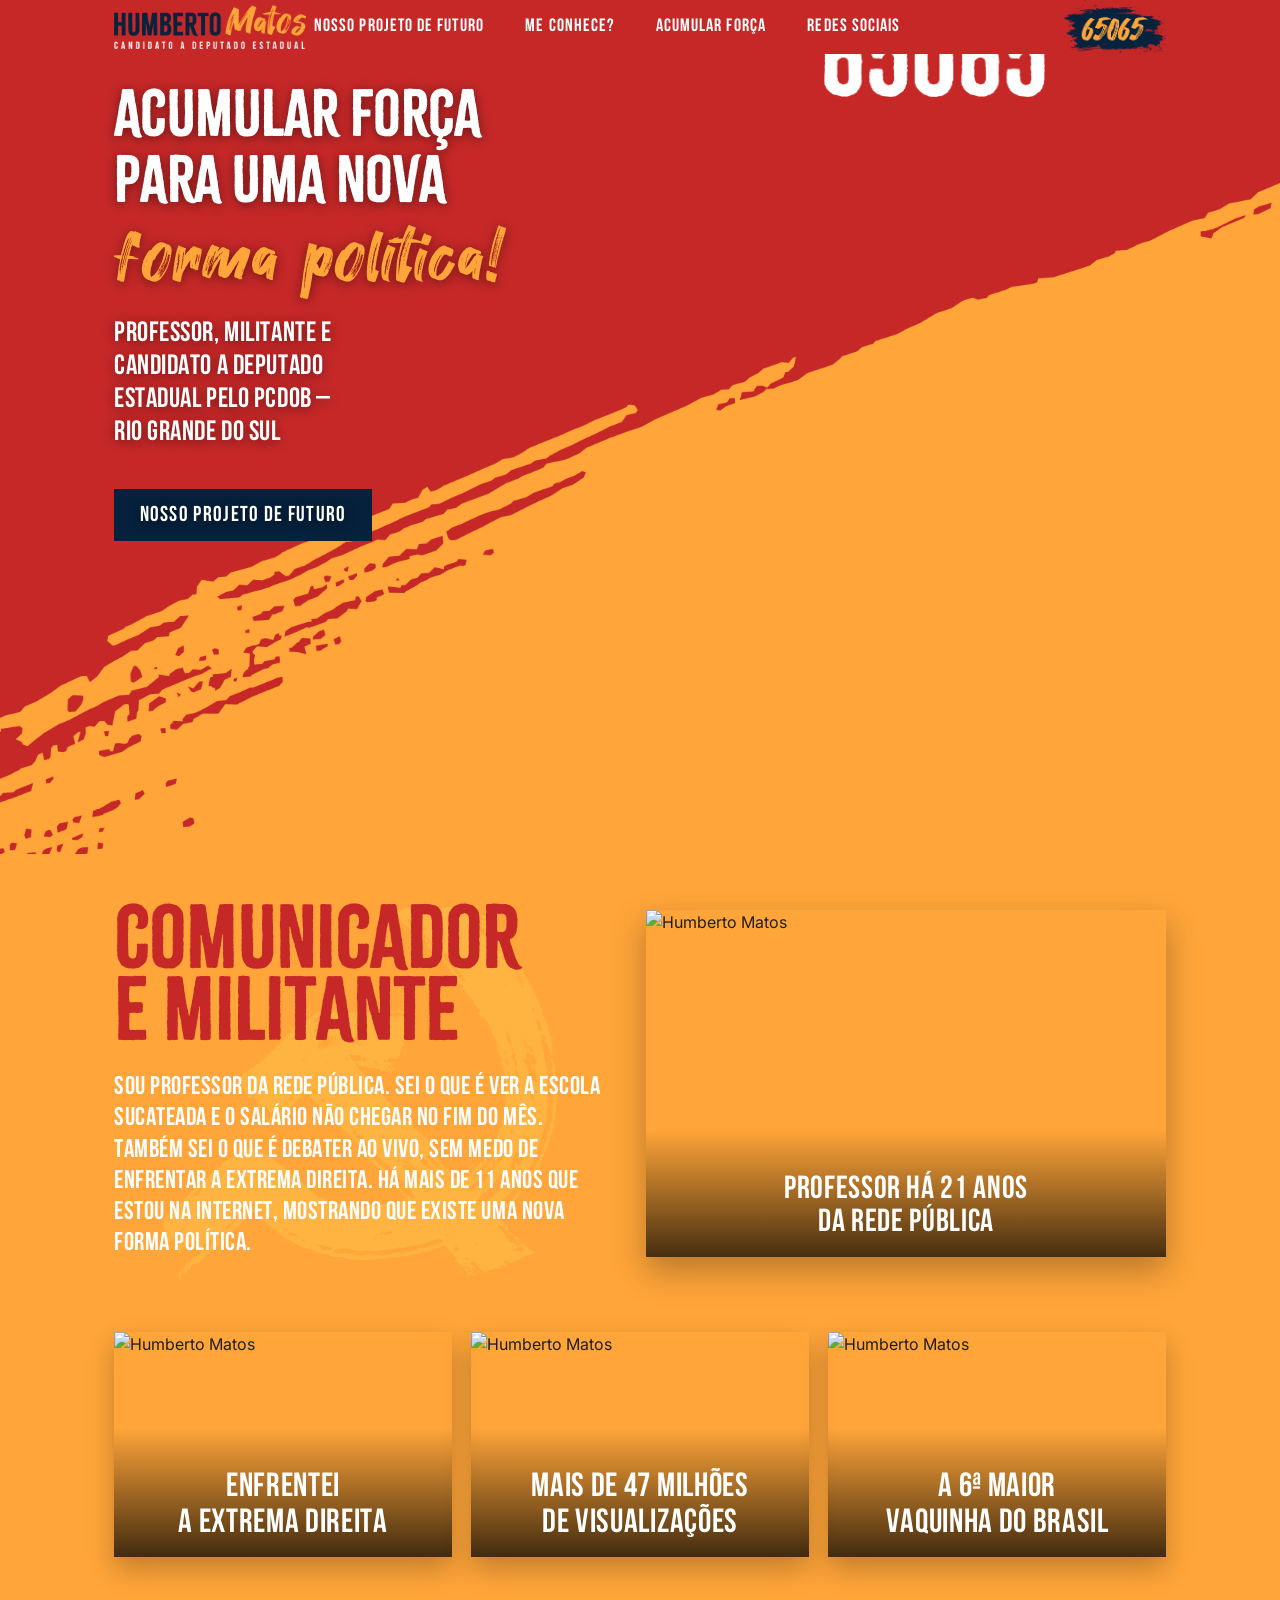
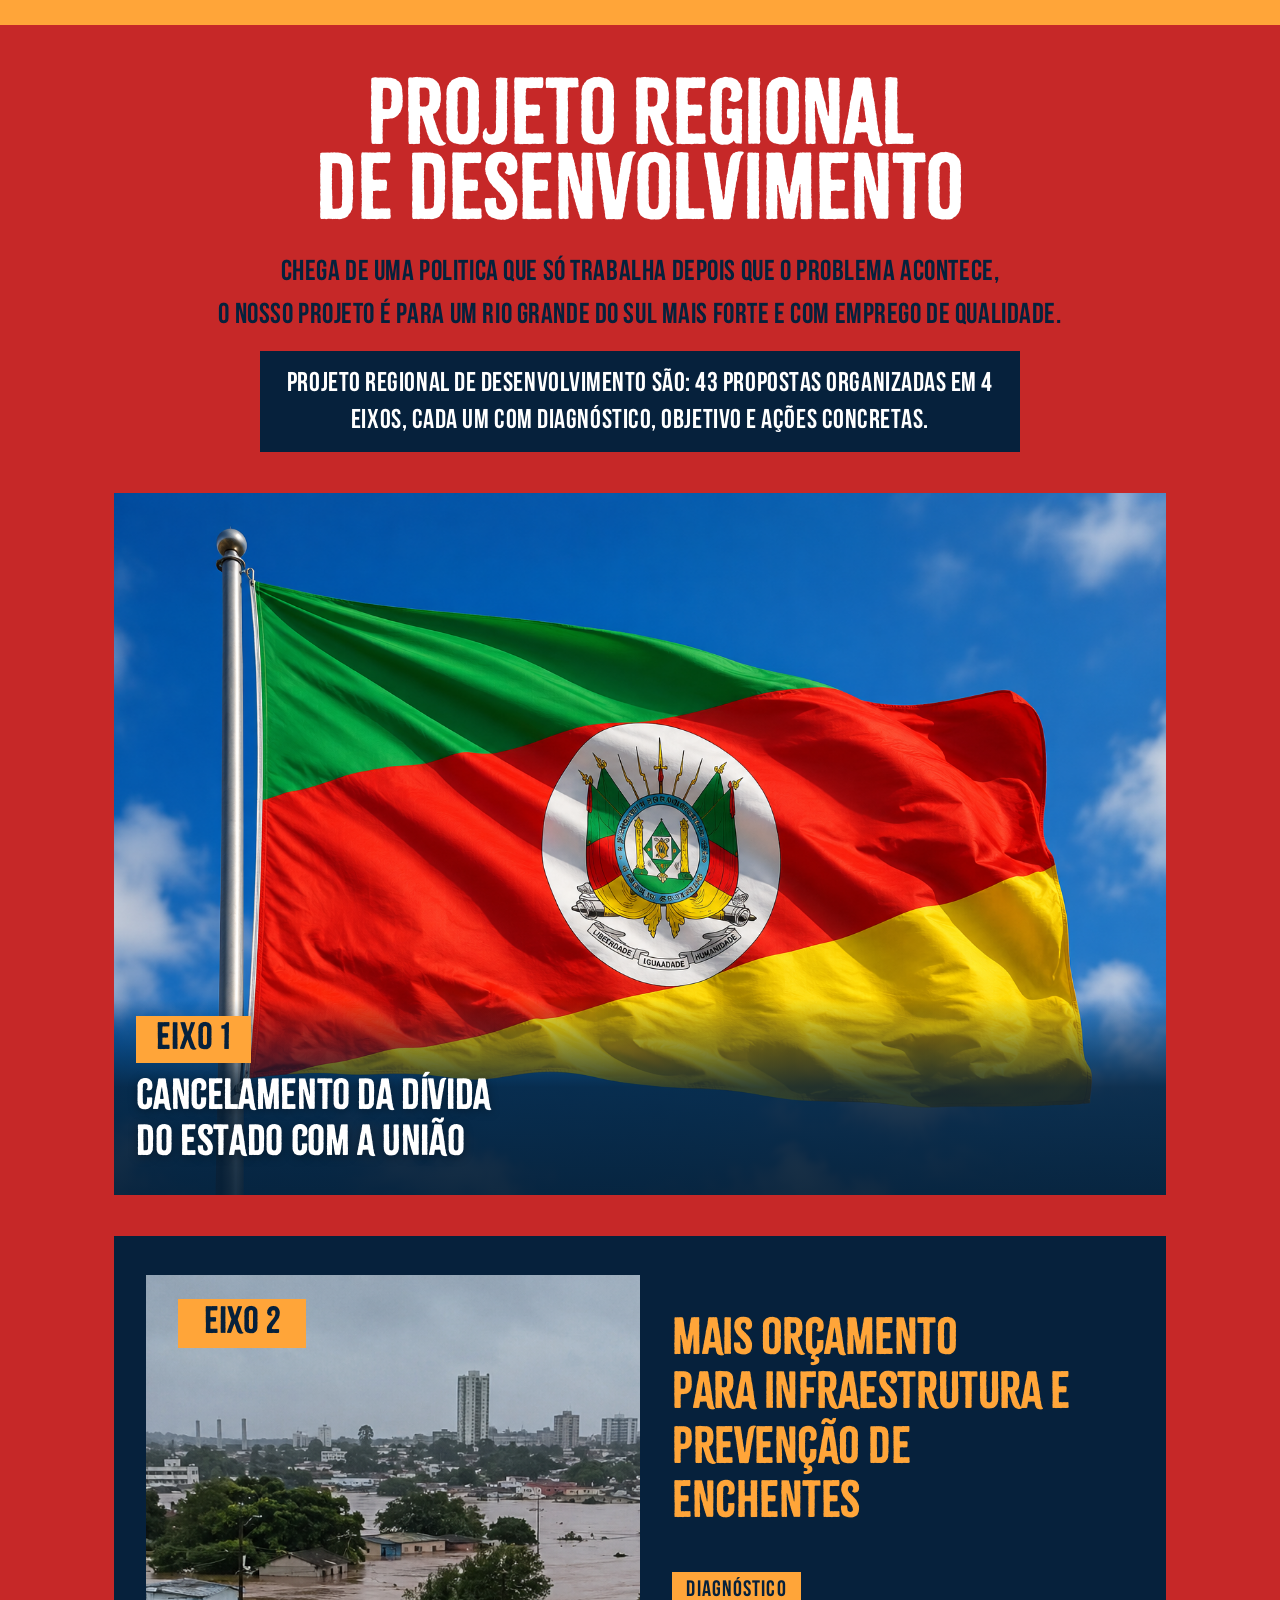
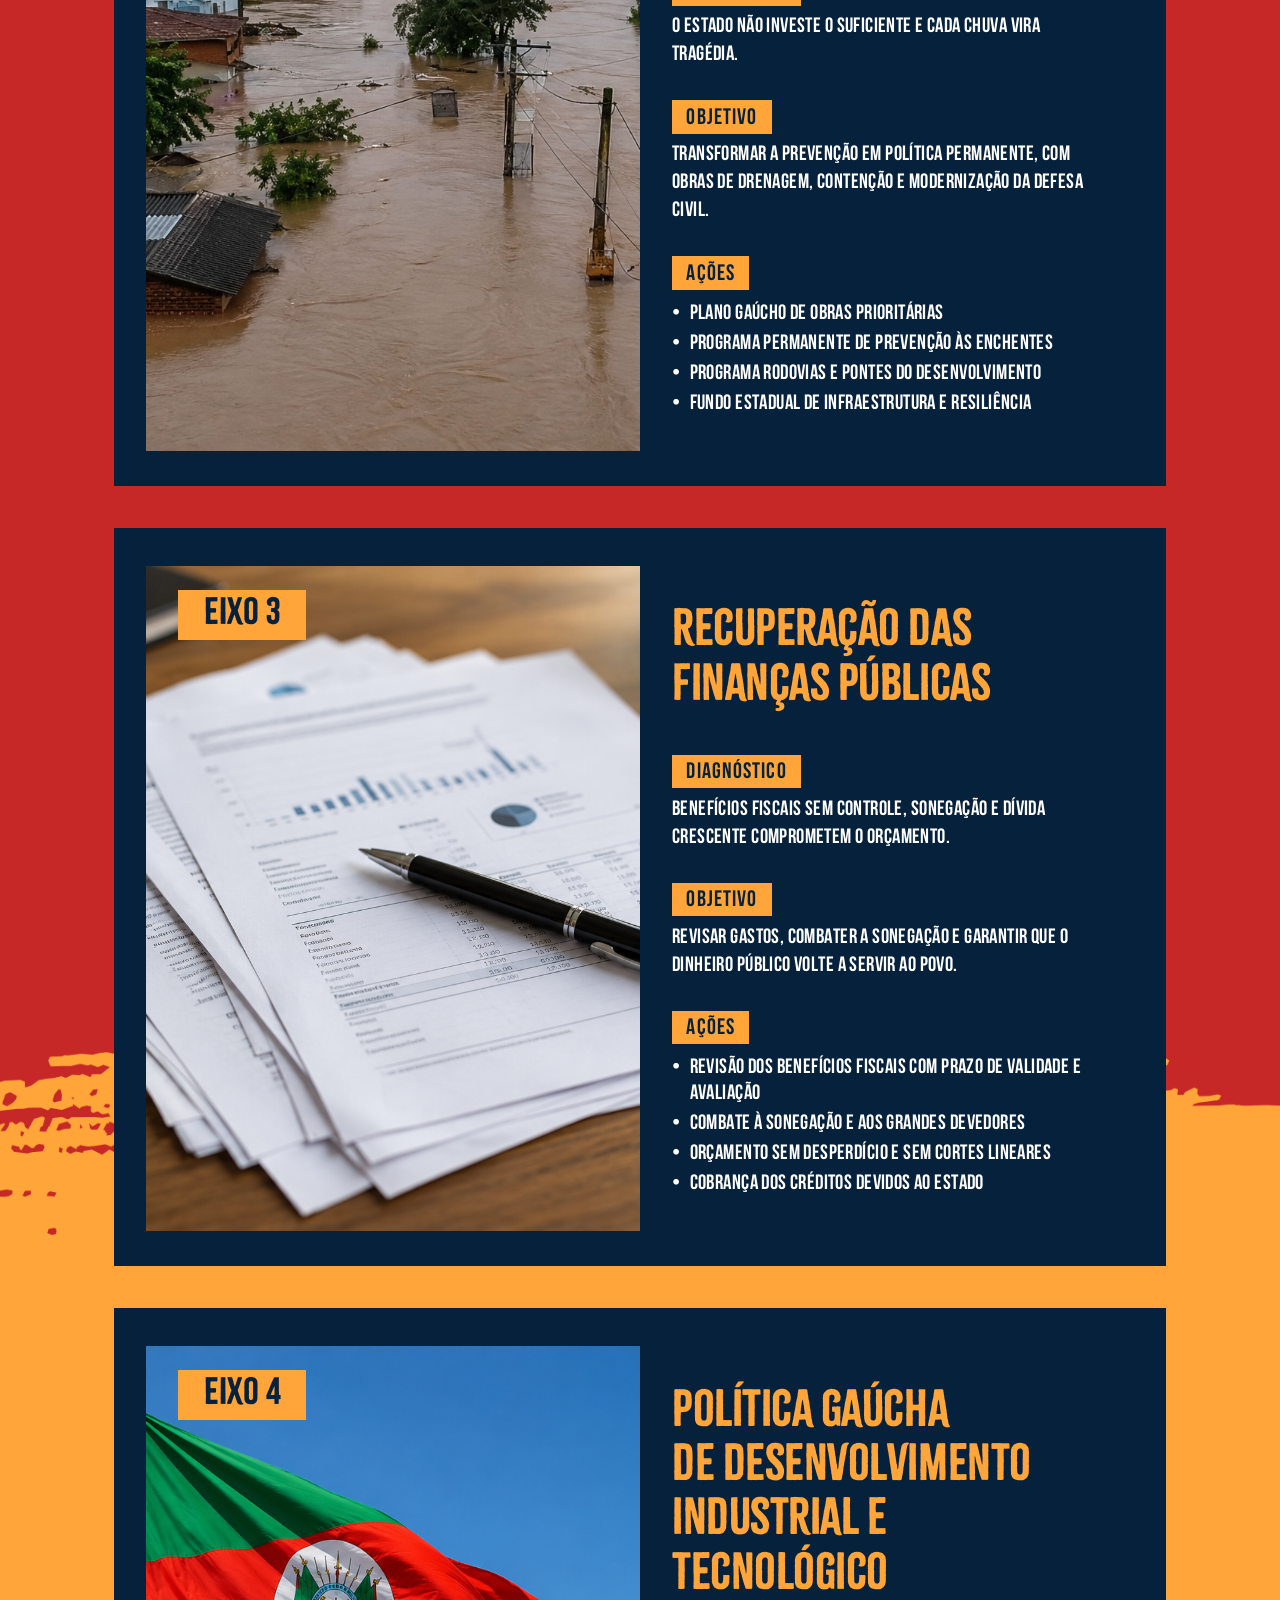
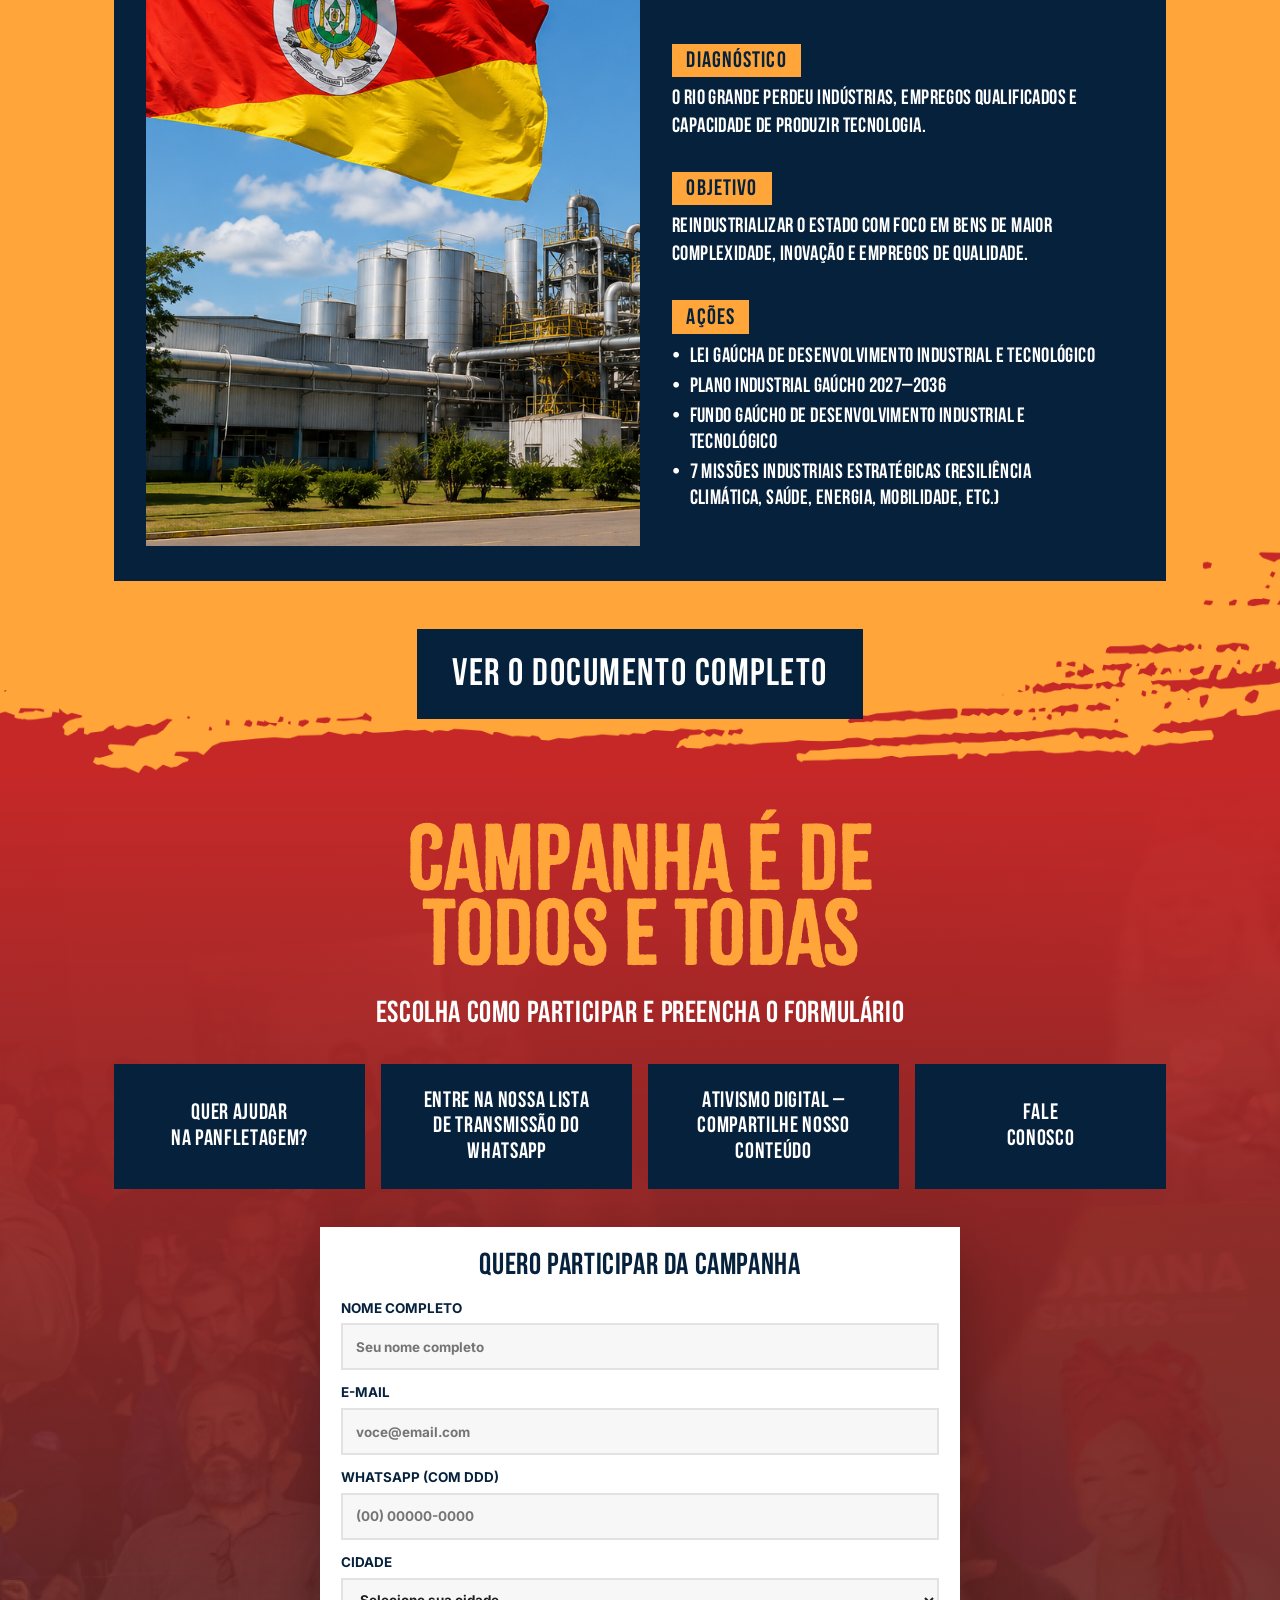
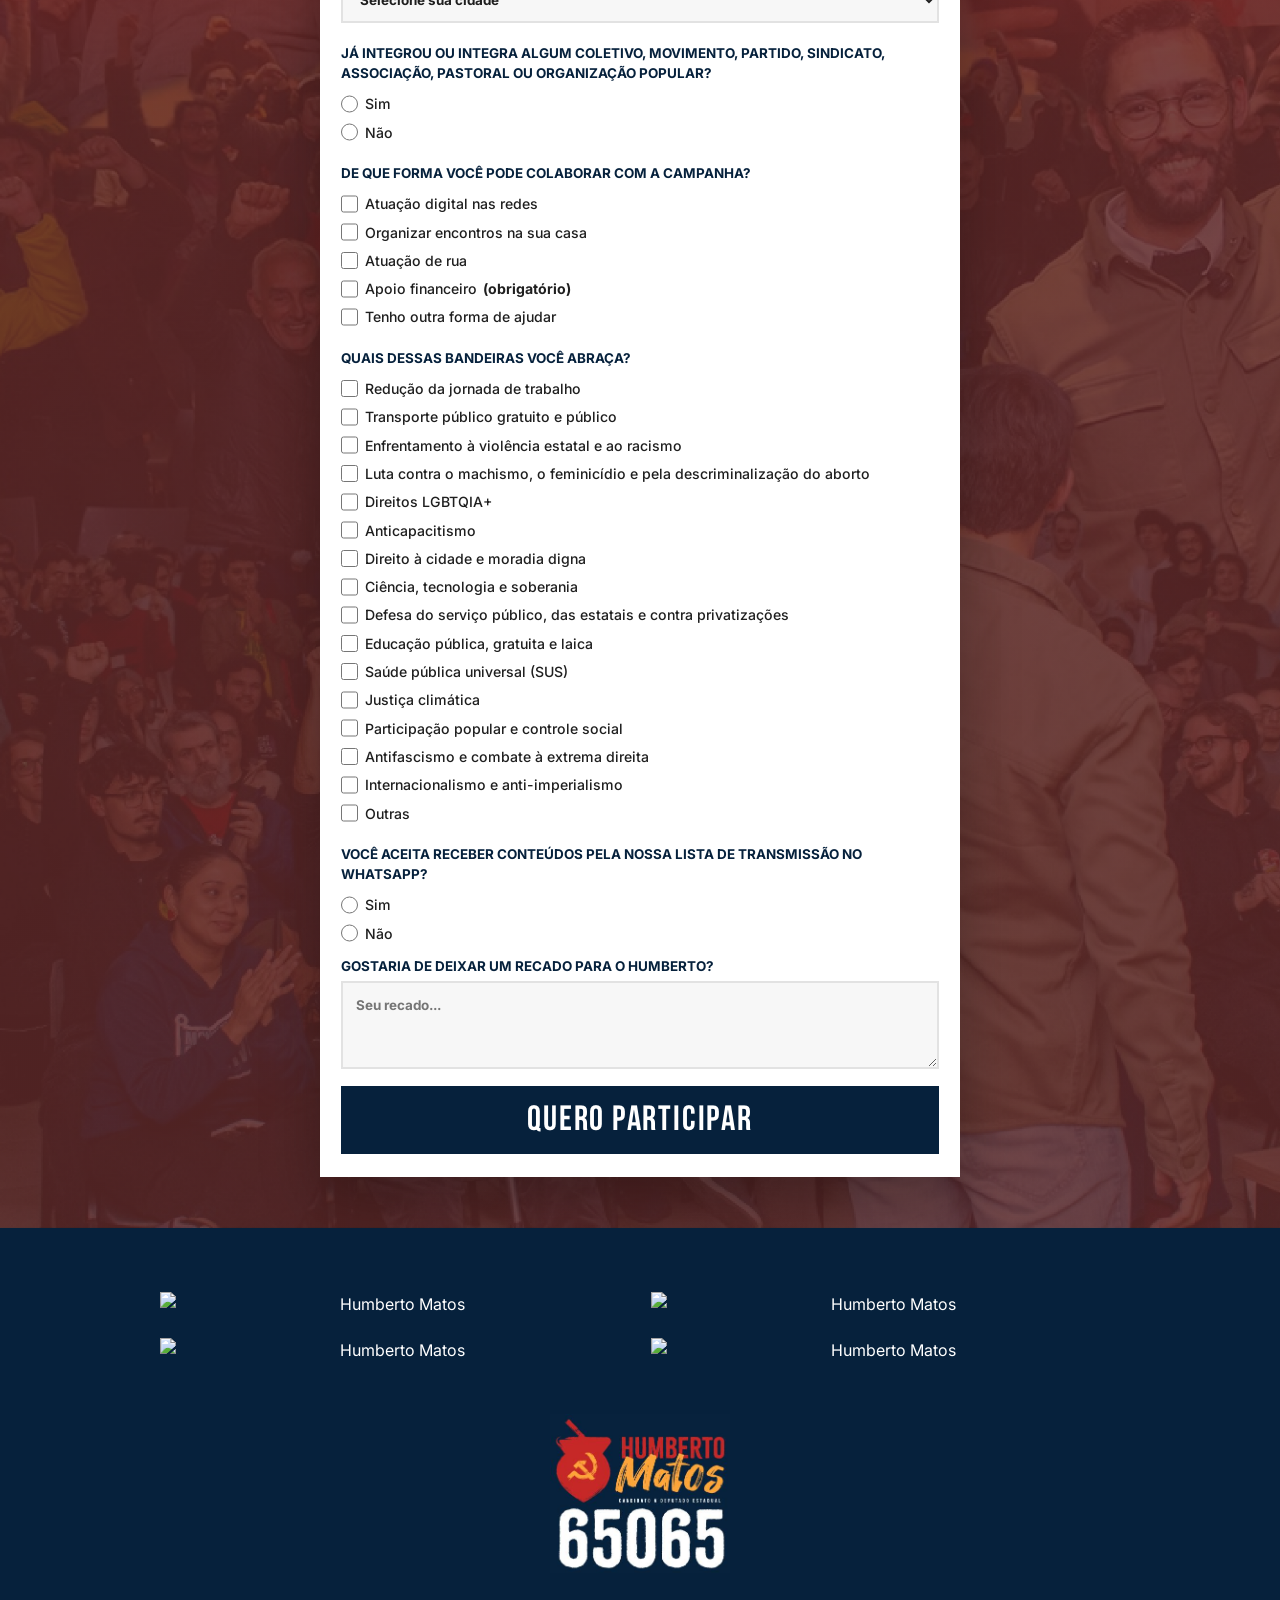
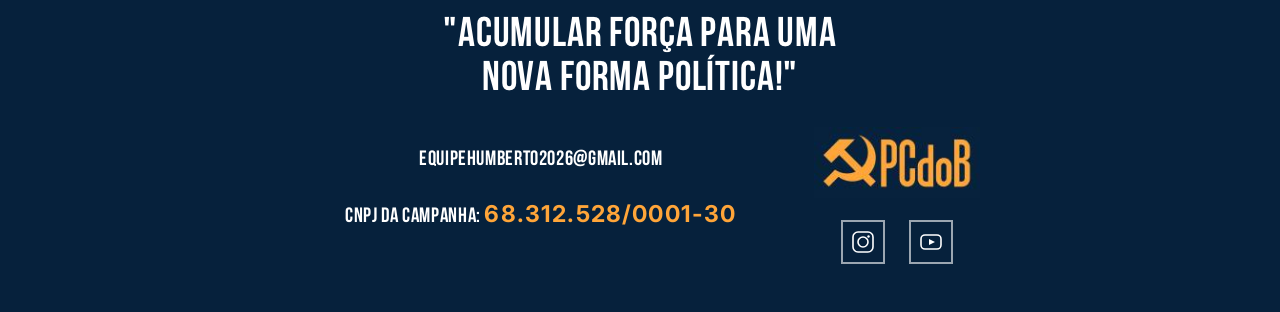
==== commit 0010431f: "Melhora experiência mobile: navbar Bootstrap, hero em 2 colunas, uniformiza larguras de imagens e ot" ====
--- a/index.html
+++ b/index.html
@@ -31,22 +31,28 @@
   <!-- ============ HEADER / NAVBAR ============ -->
   <header class="site-header">
     <div class="lp-container">
-      <div class="header-row">
-        <a class="header-brand" href="#topo" aria-label="Humberto Matos">
+      <nav class="navbar navbar-expand-lg navbar-dark p-0" aria-label="Navegação principal">
+        <a class="navbar-brand order-0 p-0 m-0" href="#topo" aria-label="Humberto Matos">
           <img src="img/new/logohumberto.png" alt="Humberto Matos" class="brand-logo">
         </a>
 
-        <nav class="header-nav" aria-label="Navegação principal">
-          <a href="#projeto">NOSSO PROJETO DE FUTURO</a>
-          <a href="#comunicador">ME CONHECE?</a>
-          <a href="#acumular-forca">ACUMULAR FORÇA</a>
-          <a href="#topo">REDES SOCIAIS</a>
-        </nav>
-
-        <div class="header-number">
+        <div class="header-number order-1 order-lg-3 ms-3 ms-lg-0">
           <img src="img/new/numero.png" alt="Número 65065" class="numero-logo">
         </div>
-      </div>
+
+        <button class="navbar-toggler order-2 order-lg-1 ms-auto ms-lg-0" type="button" data-bs-toggle="collapse" data-bs-target="#navbarNav" aria-controls="navbarNav" aria-expanded="false" aria-label="Abrir menu">
+          <span class="navbar-toggler-icon"></span>
+        </button>
+
+        <div class="collapse navbar-collapse order-3 order-lg-2" id="navbarNav">
+          <ul class="navbar-nav justify-content-lg-center">
+            <li class="nav-item"><a class="nav-link" href="#projeto">NOSSO PROJETO DE FUTURO</a></li>
+            <li class="nav-item"><a class="nav-link" href="#comunicador">ME CONHECE?</a></li>
+            <li class="nav-item"><a class="nav-link" href="#acumular-forca">ACUMULAR FORÇA</a></li>
+            <li class="nav-item"><a class="nav-link" href="#redes">REDES SOCIAIS</a></li>
+          </ul>
+        </div>
+      </nav>
     </div>
   </header>
 
@@ -87,8 +93,8 @@
 
         <div class="comunicador-right lp-animate-right">
           <figure class="comunicador-photo-wrap">
-            <img class="comunicador-photo" src="img/foto3.jpg" alt="Humberto Matos">
-            <figcaption class="comunicador-caption">PROFESSOR HÁ 20 ANOS<br>DA REDE PÚBLICA</figcaption>
+            <img class="comunicador-photo" src="img/foto3.jpg" alt="Humberto Matos" loading="lazy" decoding="async">
+            <figcaption class="comunicador-caption">PROFESSOR HÁ 21 ANOS<br>DA REDE PÚBLICA</figcaption>
           </figure>
         </div>
       </div>
@@ -100,15 +106,15 @@
     <div class="lp-container">
       <div class="stats-row">
         <figure class="stat-card stat-1">
-          <img src="img/fotos/foto1.jpg" alt="Humberto Matos">
+          <img src="img/fotos/foto1.jpg" alt="Humberto Matos" loading="lazy" decoding="async">
           <figcaption>ENFRENTEI<br>A EXTREMA DIREITA</figcaption>
         </figure>
         <figure class="stat-card stat-2">
-          <img src="img/fotos/foto2.jpg" alt="Humberto Matos">
+          <img src="img/fotos/foto2.jpg" alt="Humberto Matos" loading="lazy" decoding="async">
           <figcaption>MAIS DE 47 MILHÕES<br>DE VISUALIZAÇÕES</figcaption>
         </figure>
         <figure class="stat-card stat-3">
-          <img src="img/fotos/foto4.jpeg" alt="Humberto Matos">
+          <img src="img/fotos/foto4.jpeg" alt="Humberto Matos" loading="lazy" decoding="async">
           <figcaption>A 6ª MAIOR<br>VAQUINHA DO BRASIL</figcaption>
         </figure>
       </div>
@@ -129,7 +135,7 @@
       <!-- EIXO 1 -->
       <article class="eixo eixo-1">
         <div class="eixo-1-media">
-          <img src="img/new/bandeira.png" alt="Bandeira do Rio Grande do Sul">
+          <img src="img/new/bandeira.png" alt="Bandeira do Rio Grande do Sul" loading="lazy" decoding="async">
           <div class="eixo-1-caption">
             <span class="eixo-tag">EIXO 1</span>
             <h3 class="eixo-title">CANCELAMENTO DA DÍVIDA<br>DO ESTADO COM A UNIÃO</h3>
@@ -140,7 +146,7 @@
       <!-- EIXO 2 -->
       <article class="eixo eixo-2">
         <div class="eixo-2-media">
-          <img src="img/new/Enchentes.png" alt="Prevenção de enchentes" class="eixo-2-img">
+          <img src="img/new/Enchentes.png" alt="Prevenção de enchentes" class="eixo-2-img" loading="lazy" decoding="async">
           <div class="eixo-2-caption">
             <span class="eixo-2-tag">EIXO 2</span>
           </div>
@@ -166,7 +172,7 @@
       <!-- EIXO 3 -->
       <article class="eixo eixo-3">
         <div class="eixo-3-media">
-          <img src="img/new/Papeis.png" alt="Papeis" class="eixo-3-img">
+          <img src="img/new/Papeis.png" alt="Papeis" class="eixo-3-img" loading="lazy" decoding="async">
           <div class="eixo-3-caption">
             <span class="eixo-3-tag">EIXO 3</span>
           </div>
@@ -192,7 +198,7 @@
       <!-- EIXO 4 -->
       <article class="eixo eixo-4">
         <div class="eixo-4-media">
-          <img src="img/new/Industria.png" alt="Indústria" class="eixo-4-img">
+          <img src="img/new/Industria.png" alt="Indústria" class="eixo-4-img" loading="lazy" decoding="async">
           <div class="eixo-4-caption">
             <span class="eixo-4-tag">EIXO 4</span>
           </div>
@@ -810,13 +816,13 @@
   <footer class="footer" id="redes">
     <div class="lp-container">
       <div class="footer-photos">
-        <img class="footer-photo" src="img/fotos/foto4.jpeg" alt="Humberto Matos">
-        <img class="footer-photo" src="img/fotos/foto6.jpg" alt="Humberto Matos">
-        <img class="footer-photo" src="img/fotos/foto2.jpg" alt="Humberto Matos">
-        <img class="footer-photo" src="img/fotos/foto1.jpg" alt="Humberto Matos">
+        <img class="footer-photo" src="img/fotos/foto4.jpeg" alt="Humberto Matos" loading="lazy" decoding="async">
+        <img class="footer-photo" src="img/fotos/foto6.jpg" alt="Humberto Matos" loading="lazy" decoding="async">
+        <img class="footer-photo" src="img/fotos/foto2.jpg" alt="Humberto Matos" loading="lazy" decoding="async">
+        <img class="footer-photo" src="img/fotos/foto1.jpg" alt="Humberto Matos" loading="lazy" decoding="async">
       </div>
 
-      <img class="footer-logo-humberto-footer" src="img/new/logohumbertofotter.jpeg" alt="Humberto Matos 65065">
+      <img class="footer-logo-humberto-footer" src="img/new/logohumbertofotter.jpeg" alt="Humberto Matos 65065" loading="lazy" decoding="async">
 
       <p class="footer-quote">"ACUMULAR FORÇA PARA UMA<br>NOVA FORMA POLÍTICA!"</p>
 
@@ -826,7 +832,7 @@
           <p class="footer-cpj">CNPJ DA CAMPANHA: <span class="footer-cnpj-num">68.312.528/0001-30</span></p>
         </div>
         <div class="footer-pcdb">
-          <img class="footer-logo-pcdb" src="img/new/logopcdbfotter.jpeg" alt="PCdoB">
+          <img class="footer-logo-pcdb" src="img/new/logopcdbfotter.jpeg" alt="PCdoB" loading="lazy" decoding="async">
           <div class="footer-social">
             <a href="https://www.instagram.com/prof_humberto_matos" target="_blank" aria-label="Instagram">
               <svg width="24" height="24" viewBox="0 0 24 24" fill="none">
--- a/css/custom.css
+++ b/css/custom.css
@@ -53,20 +53,14 @@
 /* ═══════════ HEADER / NAVBAR ═══════════ */
 .site-header {
   background: var(--red);
+  z-index: 20;
+}
+
+.site-header .navbar {
   padding: 1rem 0 1.05rem;
-  z-index: 20;
-}
-
-.header-row {
-  display: flex;
-  align-items: center;
-  justify-content: space-between;
-  gap: 1.5rem;
-}
-
-.header-brand {
-  display: inline-flex;
-  align-items: center;
+}
+
+.navbar-brand {
   line-height: 1;
 }
 
@@ -76,24 +70,43 @@
   height: auto;
 }
 
-.header-nav {
-  display: flex;
-  align-items: center;
-  gap: clamp(1rem, 2.2vw, 2.2rem);
-}
-
-.header-nav a {
-  font-family: var(--font-bebas);
-  color: #fff;
-  text-decoration: none;
-  font-size: clamp(0.95rem, 1.5vw, 1.3rem);
+.navbar-nav {
+  gap: clamp(0.8rem, 2vw, 1.8rem);
+}
+
+.navbar-nav .nav-link {
+  font-family: var(--font-bebas);
+  color: #fff;
+  text-transform: uppercase;
+  font-size: clamp(0.95rem, 1.4vw, 1.25rem);
   letter-spacing: 0.06em;
+  padding: 0.3rem 0.4rem;
+  white-space: nowrap;
   transition: color 0.25s ease, transform 0.25s ease;
 }
 
-.header-nav a:hover {
+.navbar-nav .nav-link:hover,
+.navbar-nav .nav-link:focus,
+.navbar-nav .nav-link:focus-visible {
   color: var(--orange);
   transform: translateY(-1px);
+  outline: none;
+}
+
+.navbar-toggler {
+  border: 1px solid rgba(255, 255, 255, 0.6);
+  border-radius: 0;
+  padding: 0.35rem 0.55rem;
+}
+
+.navbar-toggler:focus,
+.navbar-toggler:focus-visible {
+  box-shadow: 0 0 0 0.15rem rgba(255, 255, 255, 0.35);
+  outline: none;
+}
+
+.navbar-toggler-icon {
+  background-image: url("data:image/svg+xml,%3csvg xmlns='http://www.w3.org/2000/svg' viewBox='0 0 30 30'%3e%3cpath stroke='rgba%28255,255,255,0.95%29' stroke-linecap='round' stroke-miterlimit='10' stroke-width='2.2' d='M4 7h22M4 15h22M4 23h22'/%3e%3c/svg%3e");
 }
 
 .header-number {
@@ -1058,17 +1071,92 @@
 }
 
 /* ═══════════ RESPONSIVE ═══════════ */
-@media (max-width: 900px) {
-  .hero-content,
+@media (max-width: 991.98px) {
+  .navbar-collapse {
+    position: absolute;
+    top: 100%;
+    left: -1.5rem;
+    right: -1.5rem;
+    z-index: 30;
+    background: var(--navy);
+    padding: 0.9rem 1.5rem 1.1rem;
+    box-shadow: 0 14px 26px rgba(0, 0, 0, 0.35);
+  }
+
+  .navbar-nav {
+    flex-direction: column;
+    gap: 0.2rem;
+  }
+
+  .navbar-nav .nav-link {
+    padding: 0.55rem 0.3rem;
+    font-size: 1.15rem;
+    border-bottom: 1px solid rgba(255, 255, 255, 0.12);
+  }
+
+  .hero {
+    min-height: 0;
+    display: grid;
+    grid-template-columns: 1.1fr 0.9fr;
+    align-items: center;
+    column-gap: 1rem;
+    padding: 1rem 0 2.5rem;
+  }
+
+  .hero .lp-container {
+    grid-column: 1;
+    grid-row: 1;
+    padding: 0 0 0 1.1rem;
+  }
+
+  .hero-content {
+    flex-direction: column;
+    align-items: flex-start;
+    text-align: left;
+    padding: 0;
+  }
+
+  .hero-text {
+    max-width: 100%;
+    display: flex;
+    flex-direction: column;
+    align-items: flex-start;
+  }
+
+  .hero-photo {
+    grid-column: 2;
+    grid-row: 1;
+    position: relative;
+    left: auto;
+    top: auto;
+    width: 100%;
+    margin: 0;
+  }
+
+  .hero-photo img {
+    margin-top: 0;
+    height: clamp(280px, 44vh, 400px);
+    object-fit: cover;
+    object-position: top center;
+  }
+
+  .hero-photo img.hero-logo2 {
+    left: 50%;
+    top: auto;
+    bottom: 3%;
+    transform: translateX(-50%);
+    width: 42%;
+    max-width: 170px;
+  }
+
   .comunicador-grid {
     grid-template-columns: 1fr;
     gap: 1.6rem;
   }
 
-  .hero-photo,
   .comunicador-right {
     justify-self: center;
-    width: min(100%, 380px);
+    width: min(100%, 520px);
   }
 
   .stats-row {
@@ -1076,6 +1164,12 @@
     gap: 0.8rem;
   }
 
+  .stat-card {
+    width: 100%;
+    max-width: 520px;
+    margin: 0 auto;
+  }
+
   .campanha-cards {
     grid-template-columns: repeat(2, 1fr);
     gap: 0.8rem;
@@ -1090,9 +1184,16 @@
     grid-template-columns: 1fr;
   }
 
+  .eixo-2-media, .eixo-3-media, .eixo-4-media,
+  .eixo-2-content, .eixo-3-content, .eixo-4-content {
+    grid-column: 1;
+  }
+
   .eixo-2-content, .eixo-3-content, .eixo-4-content {
     text-align: left;
-  }
+    padding: 1.8rem 1.4rem;
+  }
+
   .eixo-2-content .eixo-title,
   .eixo-2-content .eixo-body,
   .eixo-3-content .eixo-title,
@@ -1102,48 +1203,86 @@
     text-align: left;
   }
 
-  .header-row {
-    flex-direction: column;
-    align-items: center;
-    gap: 1rem;
-    text-align: center;
-  }
-
-  .header-brand {
-    align-items: center;
-  }
-
-  .header-nav {
-    justify-content: center;
+  .eixo-2-img, .eixo-3-img, .eixo-4-img {
+    height: auto;
+    aspect-ratio: 16 / 10;
   }
 
   .yellow-form {
     width: 100%;
     padding: 0.9rem;
   }
-}
-
-@media (max-width: 480px) {
-  .campanha-cards {
+
+  .footer-cols {
     grid-template-columns: 1fr;
-  }
-
-  .header-nav {
-    gap: 0.8rem;
-  }
-
-  .hero-sub {
-    font-size: 1.15rem;
-  }
-
-  .footer-social a {
-    width: 38px;
-    height: 38px;
-  }
-
-  .footer-social a svg {
-    width: 18px;
-    height: 18px;
+    gap: 1.4rem;
+  }
+}
+
+@media (max-width: 767.98px) {
+  .lp-container {
+    padding: 0 1.1rem;
+  }
+
+  .comunicador {
+    padding: 2.4rem 0 2.6rem;
+  }
+
+  .projeto {
+    padding: 2.6rem 0 2.4rem;
+  }
+
+  .campanha {
+    padding: 2.4rem 0 2.2rem;
+  }
+
+  .stats {
+    padding-bottom: 2.2rem;
+  }
+
+  .footer {
+    padding: 2.6rem 0 2.2rem;
+  }
+
+  .comunicador-title {
+    font-size: clamp(2.2rem, 11vw, 3rem);
+  }
+
+  .projeto-title,
+  .campanha-title {
+    font-size: clamp(2rem, 10vw, 2.8rem);
+  }
+
+  .yellow-form input,
+  .yellow-form select,
+  .yellow-form textarea {
+    font-size: 16px;
+    padding: 0.8rem 0.7rem;
+  }
+
+  .yellow-form button {
+    font-size: 1.6rem;
+    padding: 0.95rem 1rem;
+  }
+
+  .camp-card {
+    min-height: 88px;
+    padding: 1.1rem 0.7rem;
+  }
+
+  .eixo-2, .eixo-3, .eixo-4 {
+    padding: 0;
+  }
+
+  .eixo-1-caption {
+    padding: 0.9rem 1rem 1rem;
+  }
+
+  .eixo-tag,
+  .eixo-2-tag,
+  .eixo-3-tag,
+  .eixo-4-tag {
+    font-size: clamp(1.2rem, 4.5vw, 1.6rem);
   }
 
   .footer-photos {
@@ -1151,8 +1290,46 @@
     margin-bottom: 2.2rem;
   }
 
-  .footer-cols {
+  .footer-logo-humberto-footer {
+    width: clamp(110px, 30vw, 150px);
+    margin-bottom: 1.8rem;
+  }
+}
+
+@media (max-width: 575.98px) {
+  .campanha-cards {
     grid-template-columns: 1fr;
-    gap: 1rem;
+  }
+
+  .hero {
+    grid-template-columns: 1.25fr 0.75fr;
+    column-gap: 0.75rem;
+    padding: 0.75rem 0 2rem;
+  }
+
+  .hero-title {
+    font-size: clamp(1.45rem, 4.6vw, 2.1rem);
+  }
+
+  .hero-script {
+    font-size: clamp(1.7rem, 5.5vw, 2.5rem);
+  }
+
+  .hero-sub {
+    font-size: 1rem;
+  }
+
+  .hero-photo img {
+    height: clamp(250px, 42vh, 360px);
+  }
+
+  .footer-social a {
+    width: 40px;
+    height: 40px;
+  }
+
+  .footer-social a svg {
+    width: 19px;
+    height: 19px;
   }
 }
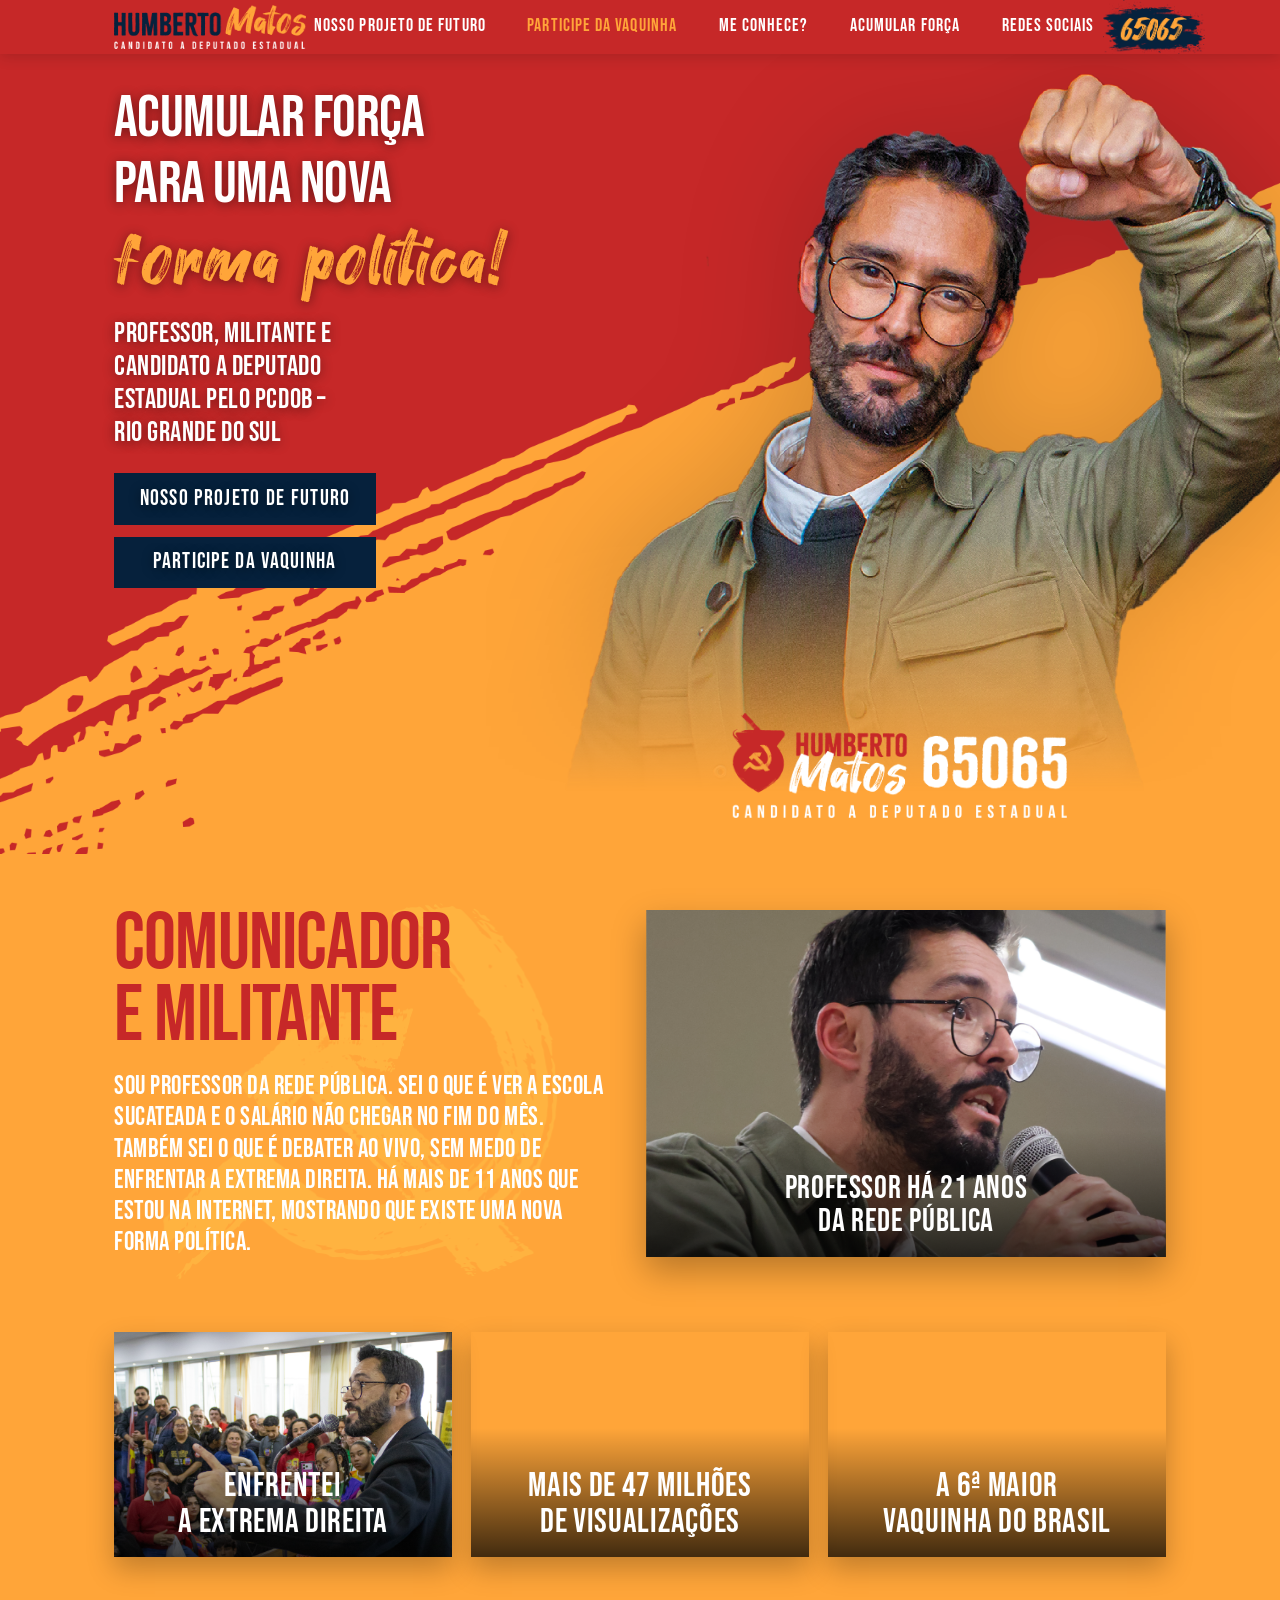
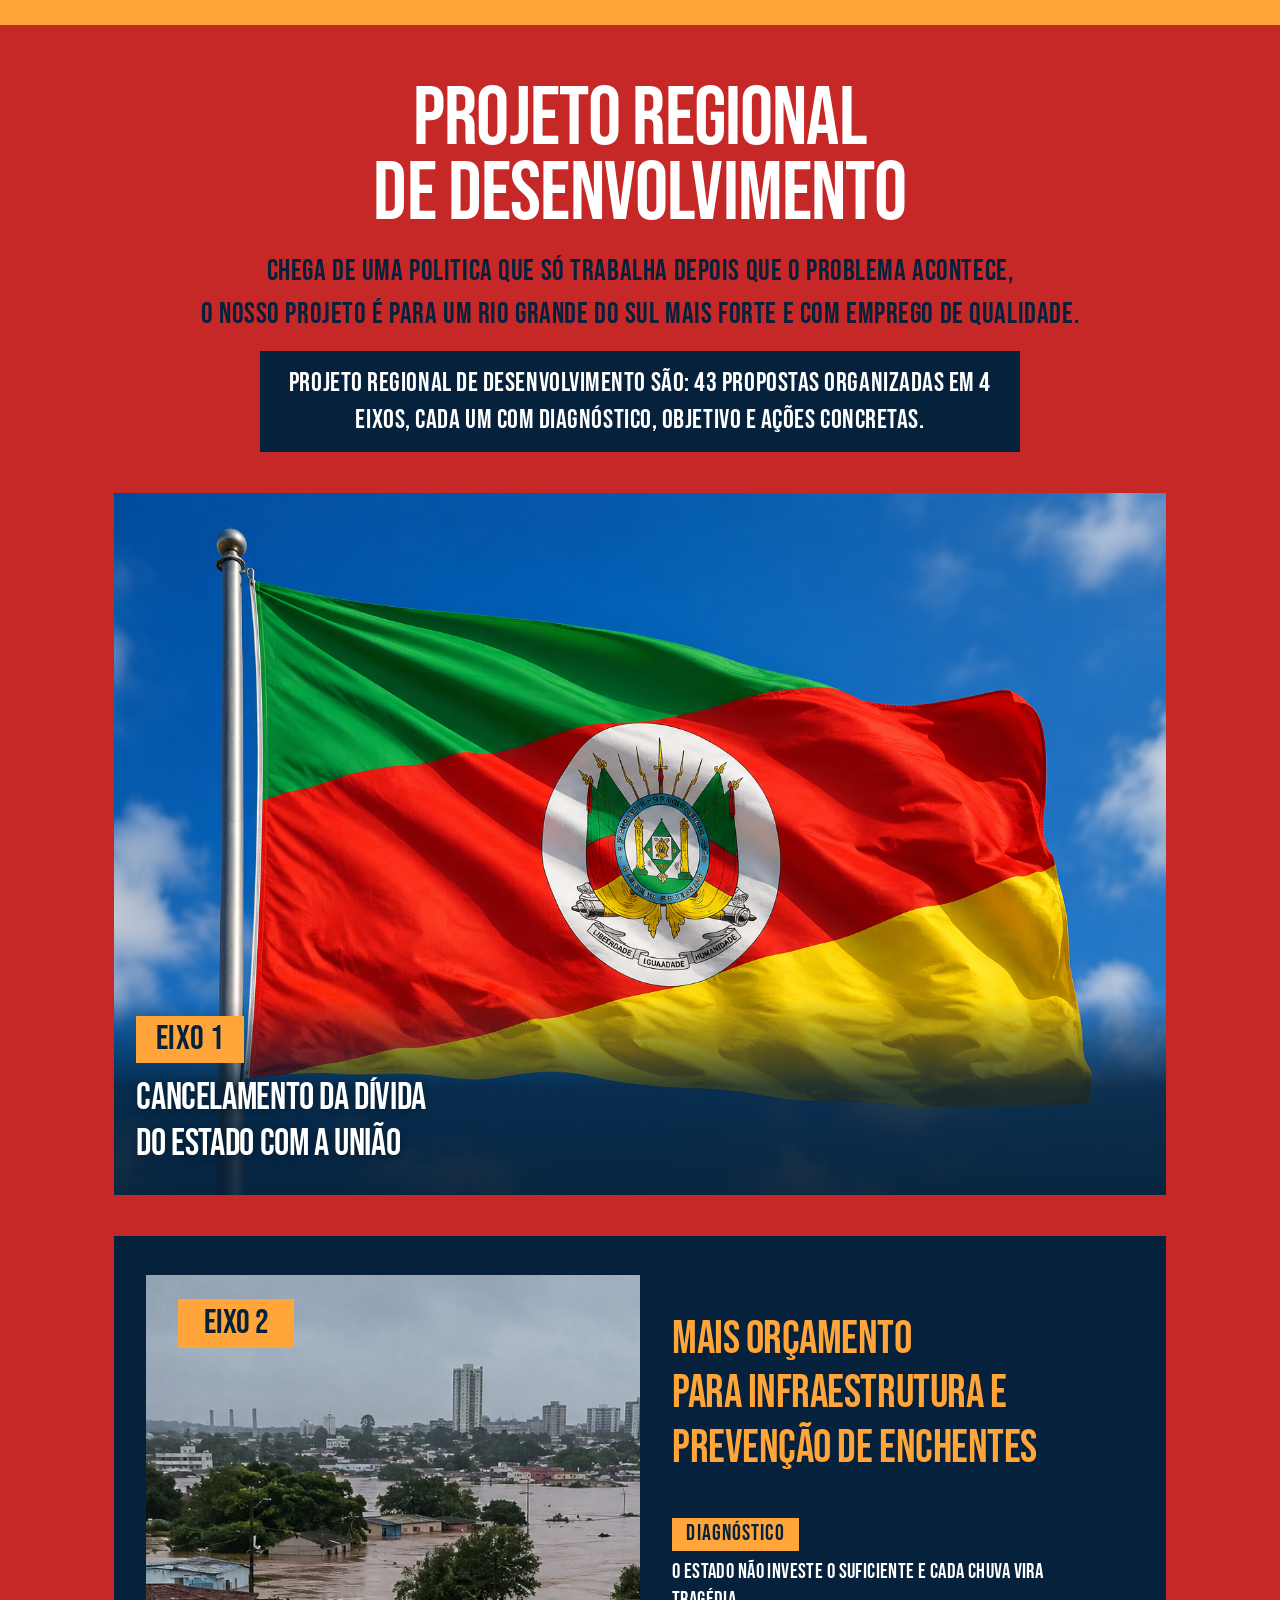
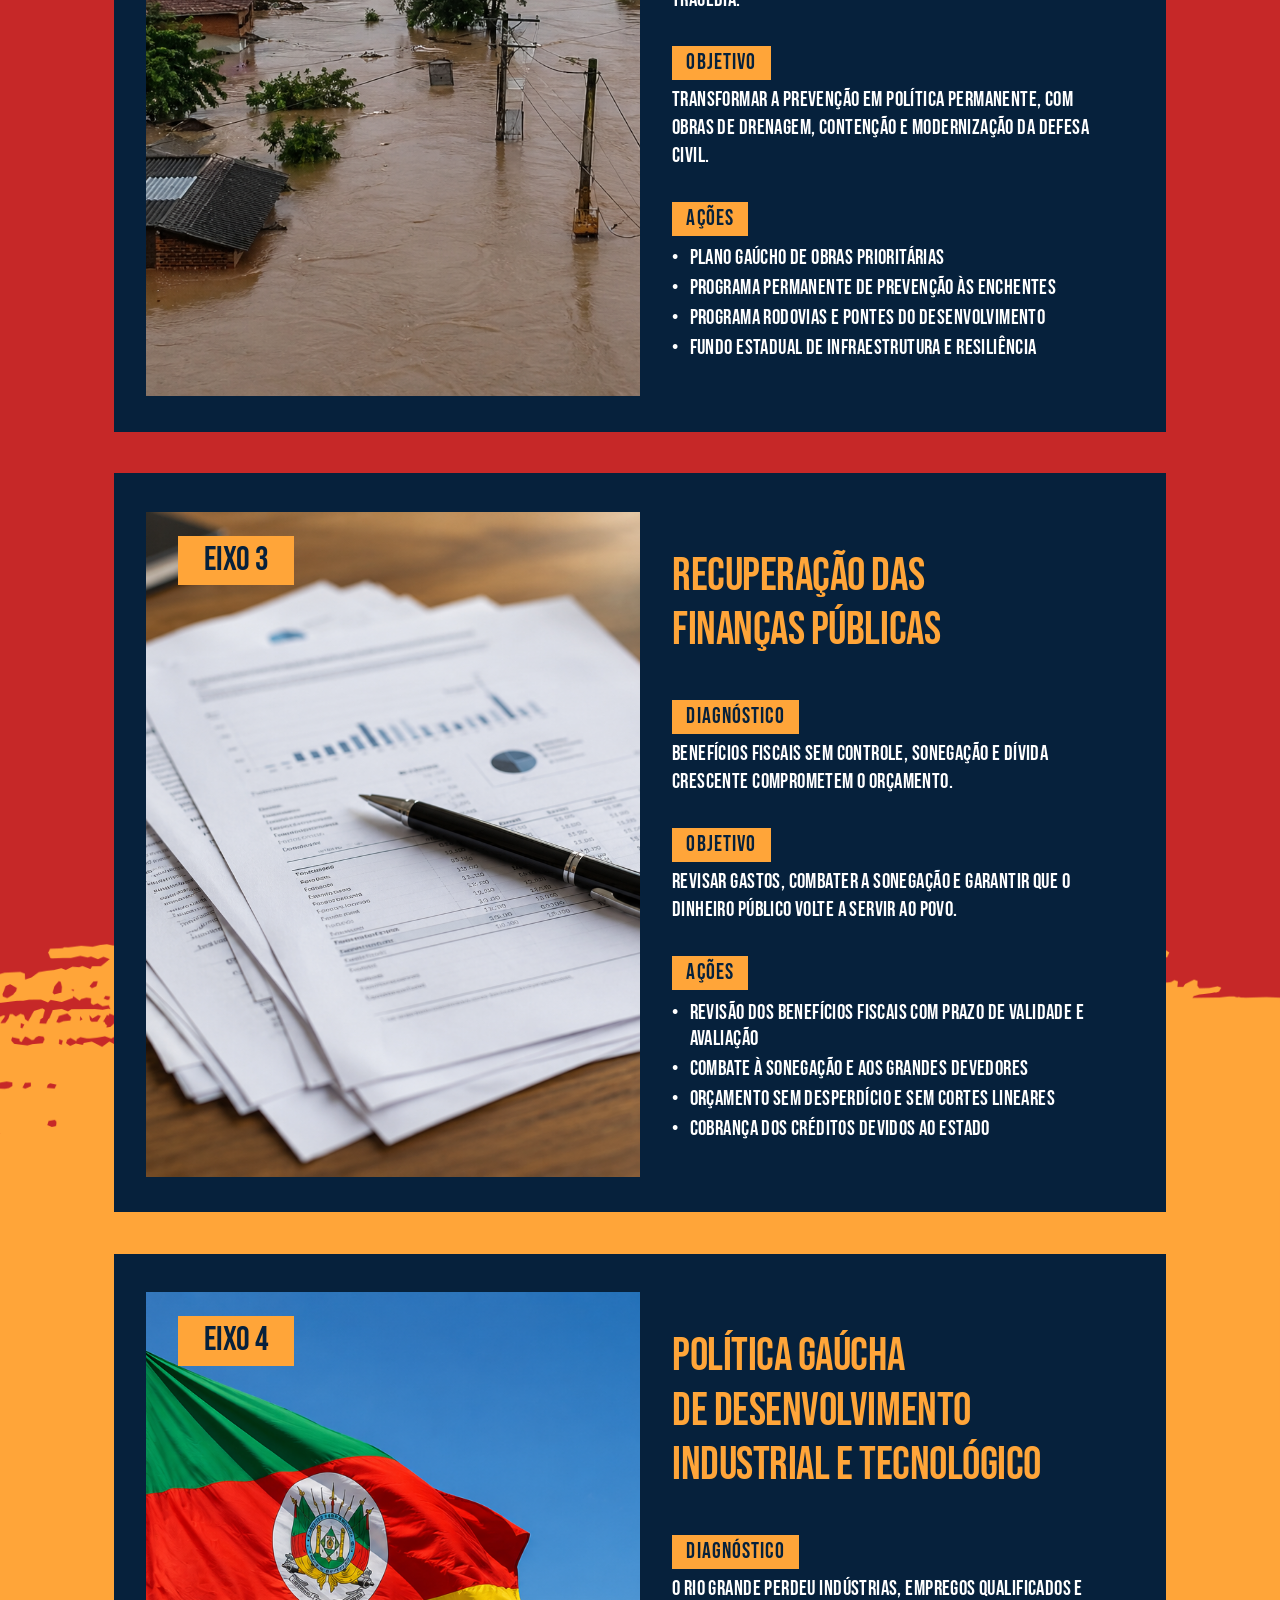
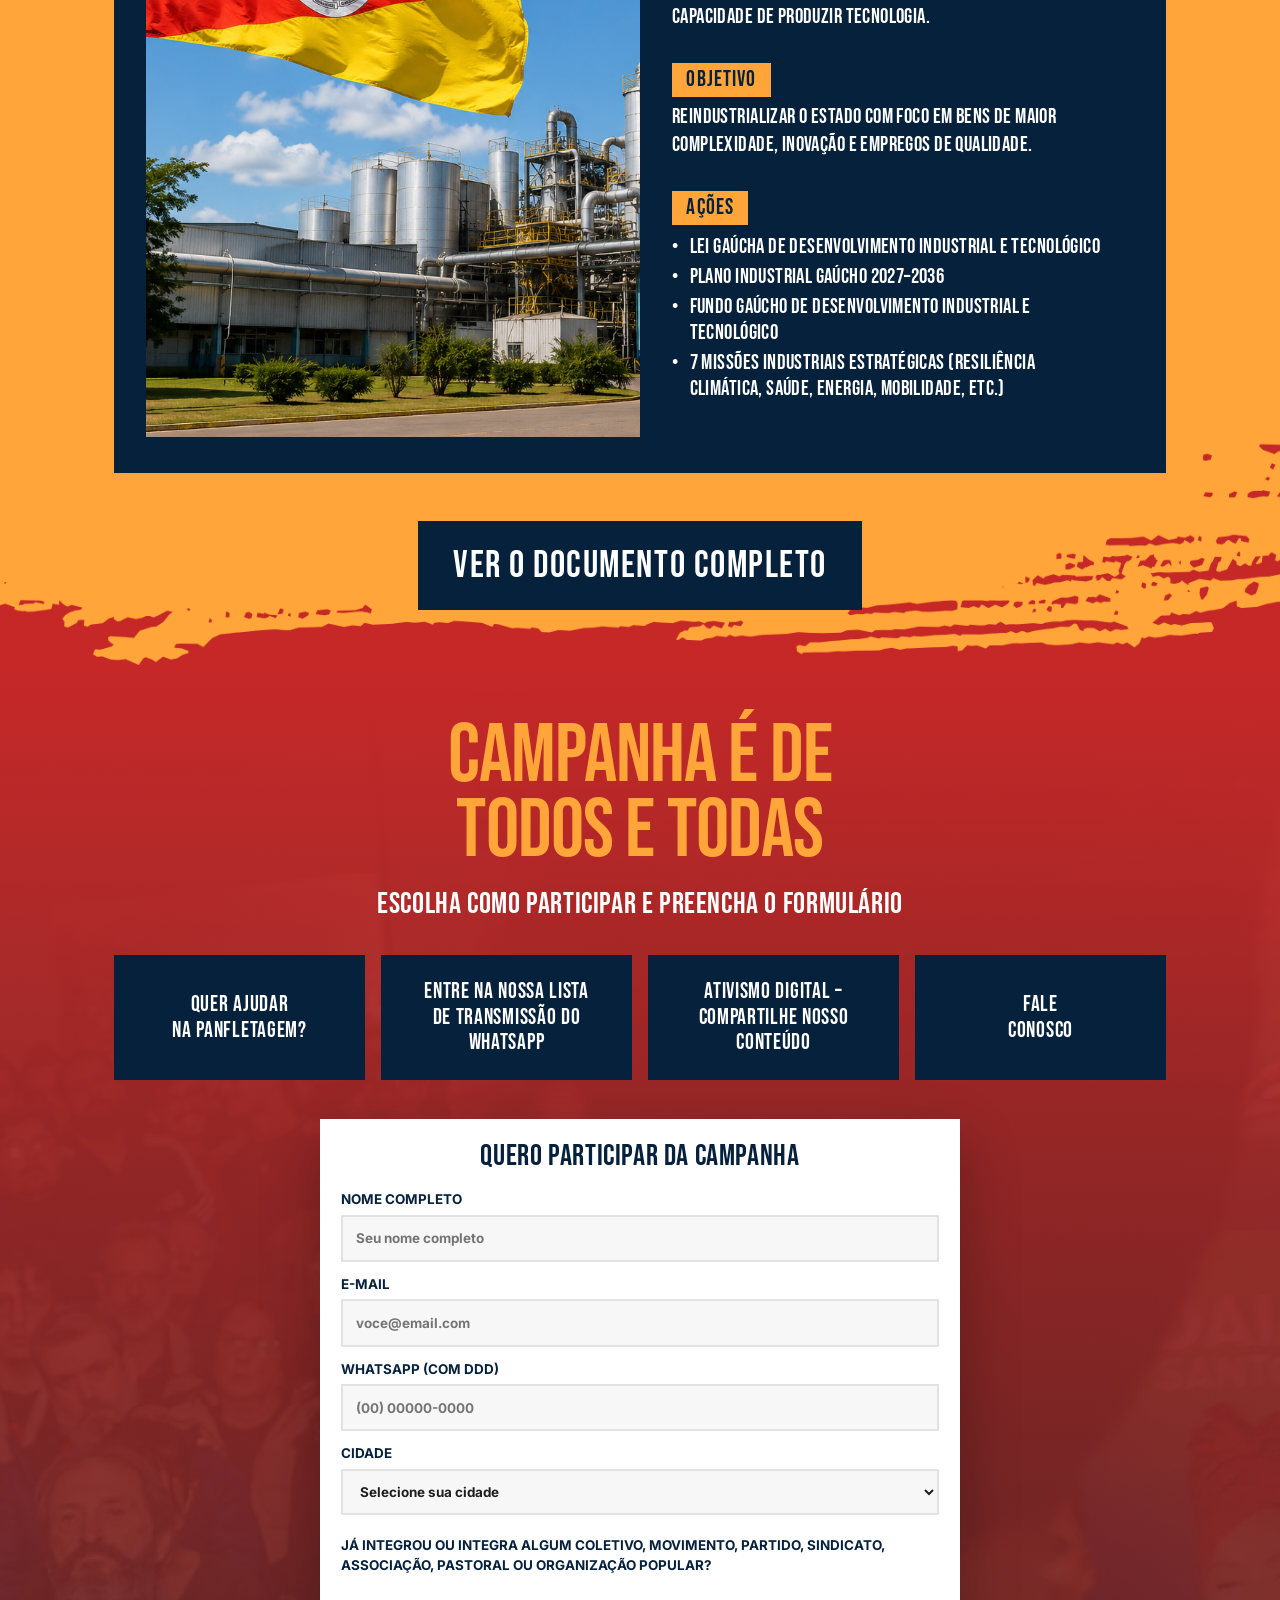
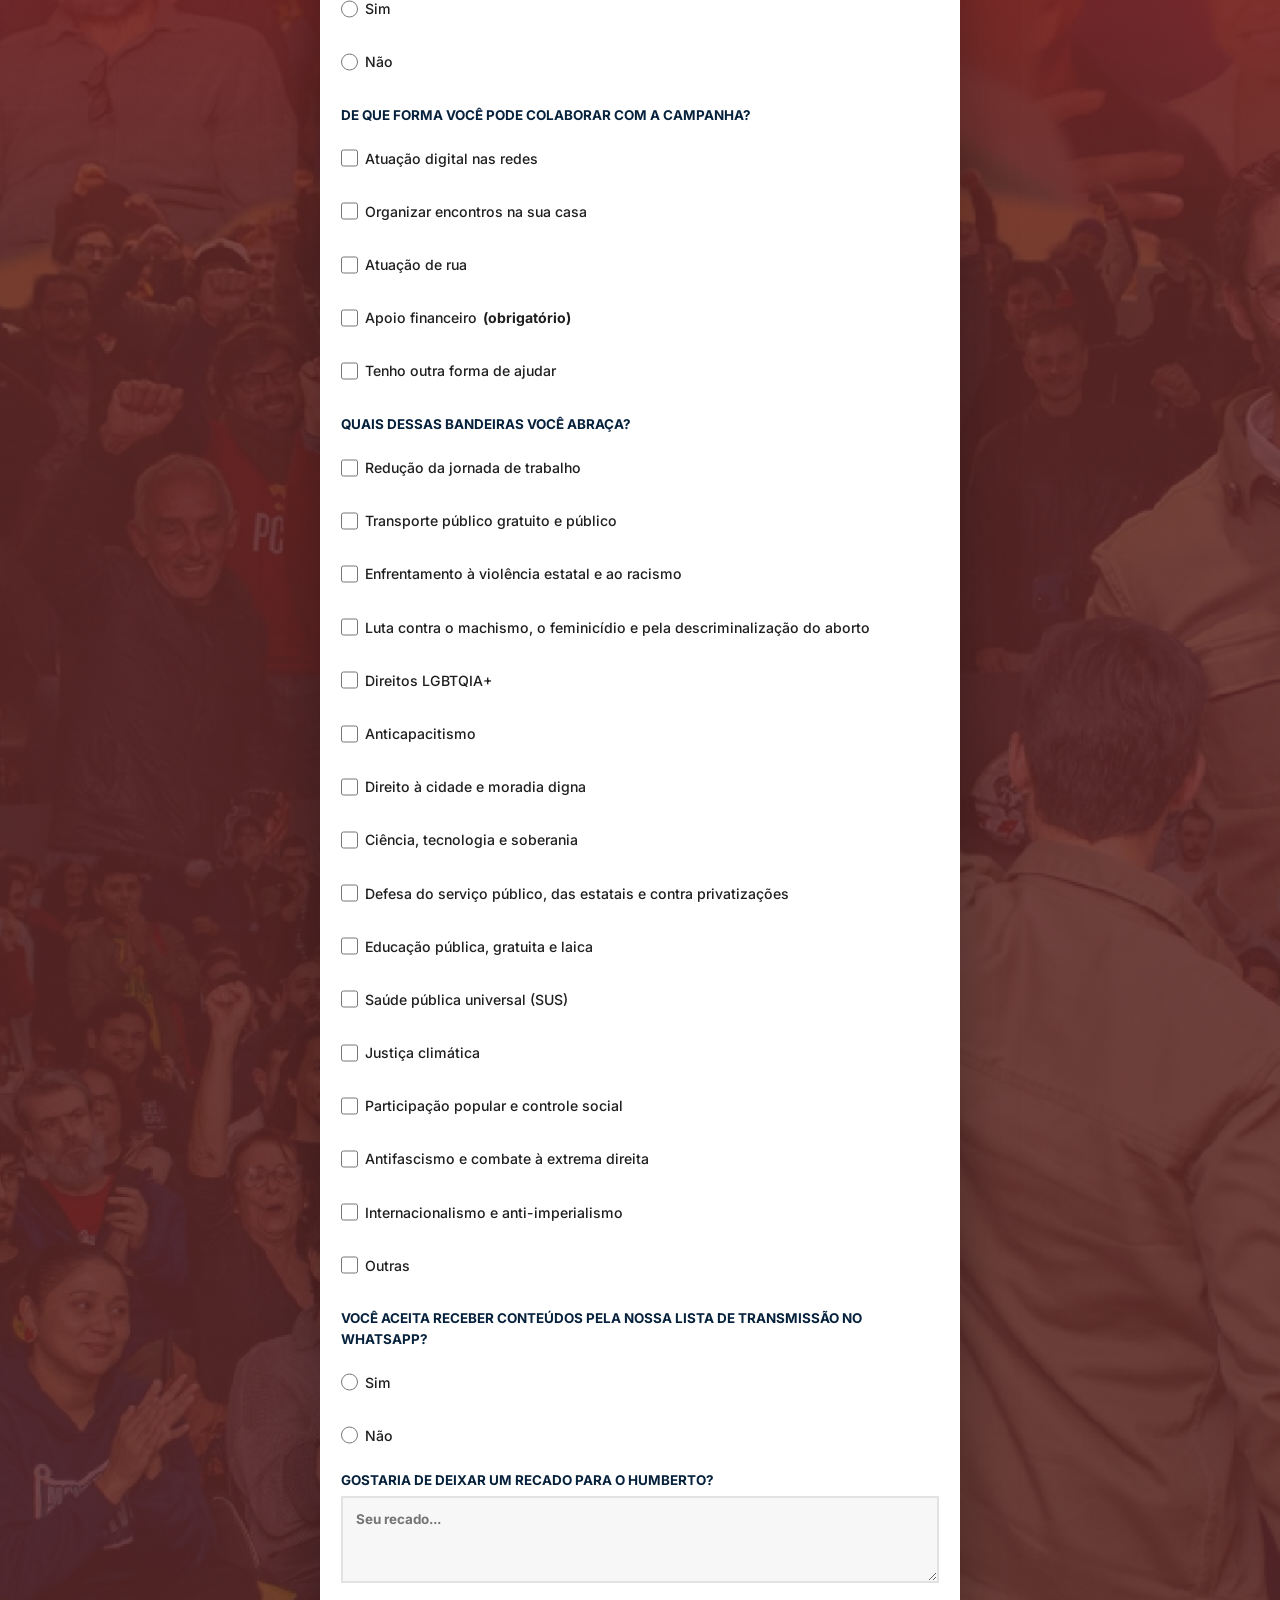
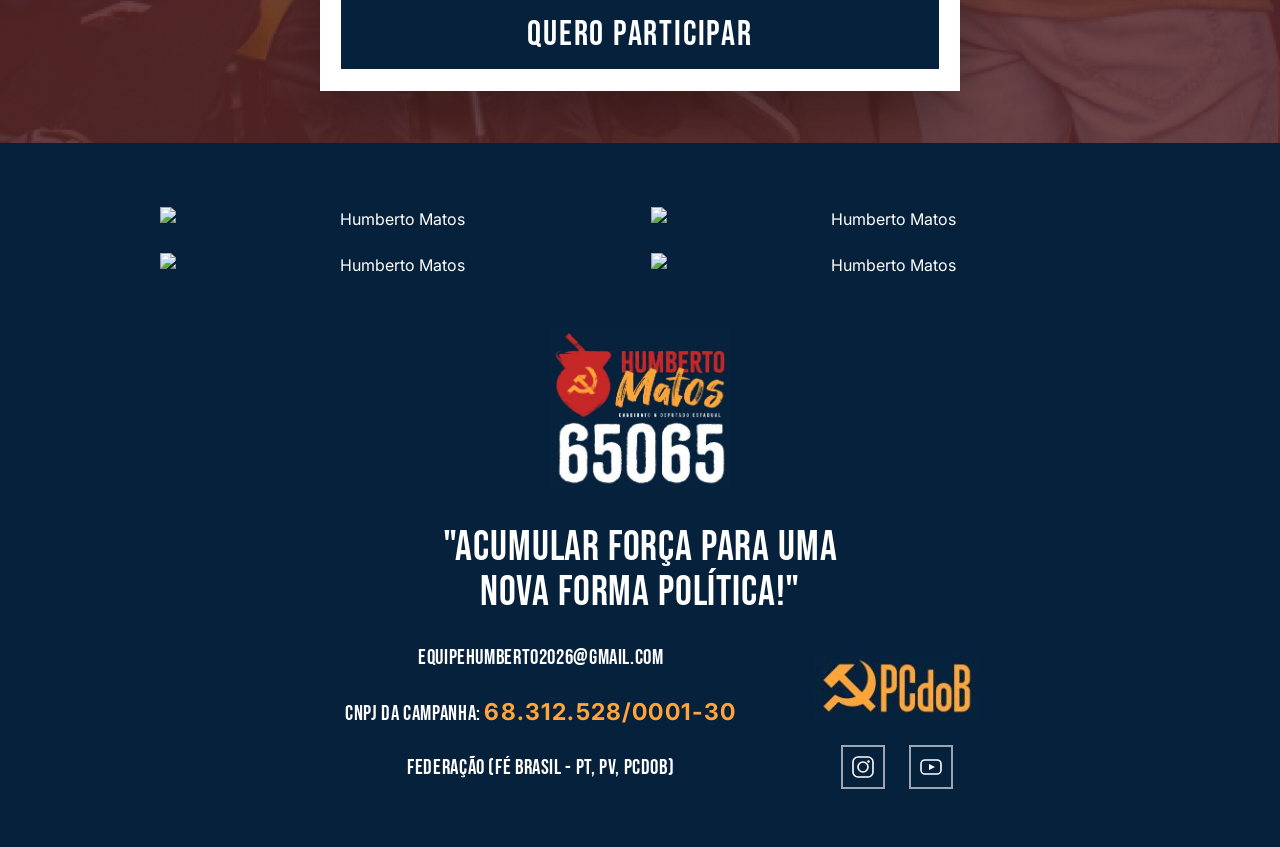
==== commit e8b30319: "Adiciona CTA da vaquinha na landing page" ====
--- a/index.html
+++ b/index.html
@@ -1,30 +1,39 @@
 <!DOCTYPE html>
 <html lang="pt-BR">
 <head>
+  <!-- ════════════════════════════════════════════════════════════════
+       CACHE: ao publicar qualquer atualização, incremente o ?v=
+       em TODOS os assets locais abaixo (v=7 → v=8 → v=9 ...).
+       Assim os navegadores baixam as versões novas e ninguém fica
+       com conteúdo antigo em cache.
+       ════════════════════════════════════════════════════════════════ -->
   <meta charset="UTF-8">
   <meta name="viewport" content="width=device-width, initial-scale=1.0">
+  <meta name="theme-color" content="#C62828">
   <meta http-equiv="Cache-Control" content="no-cache, no-store, must-revalidate">
   <meta http-equiv="Pragma" content="no-cache">
   <meta http-equiv="Expires" content="0">
   <title>Humberto Matos — Candidato a Deputado Estadual pelo PCdoB</title>
   <meta property="og:title" content="Humberto Matos — Candidato a Deputado Estadual">
   <meta property="og:description" content="Professor, militante e candidato a deputado estadual pelo PCdoB. Acumular força para uma nova forma política!">
-  <meta property="og:image" content="https://ggbarcelos.github.io/lp_humberto/img/banner.jpeg">
-  <meta property="og:image:width" content="1200">
-  <meta property="og:image:height" content="630">
-  <meta property="og:url" content="https://ggbarcelos.github.io/lp_humberto/">
+  <meta property="og:image" content="https://humbertomatos.com.br/img/new/banner_new.jpeg?v=8">
+  <meta property="og:image:width" content="1280">
+  <meta property="og:image:height" content="608">
+  <meta property="og:url" content="https://humbertomatos.com.br/">
   <meta property="og:type" content="website">
   <meta property="og:locale" content="pt_BR">
   <meta name="twitter:card" content="summary_large_image">
   <meta name="twitter:title" content="Humberto Matos — Candidato a Deputado Estadual">
   <meta name="twitter:description" content="Professor, militante e candidato a deputado estadual pelo PCdoB. Acumular força para uma nova forma política!">
-  <meta name="twitter:image" content="https://ggbarcelos.github.io/lp_humberto/img/banner.jpeg">
-  <link rel="icon" type="image/png" href="img/icon.png">
+  <meta name="twitter:image" content="https://humbertomatos.com.br/img/new/banner_new.jpeg?v=8">
+  <link rel="icon" type="image/x-icon" href="favicon.ico?v=8">
+  <link rel="shortcut icon" type="image/x-icon" href="favicon.ico?v=8">
+  <link rel="apple-touch-icon" href="favicon.ico?v=8">
   <link rel="preconnect" href="https://fonts.googleapis.com">
   <link rel="preconnect" href="https://fonts.gstatic.com" crossorigin>
   <link href="https://fonts.googleapis.com/css2?family=Inter:wght@300;400;500;600;700;800;900&display=swap" rel="stylesheet">
   <link href="https://cdn.jsdelivr.net/npm/bootstrap@5.3.3/dist/css/bootstrap.min.css" rel="stylesheet">
-  <link rel="stylesheet" href="css/custom.css">
+  <link rel="stylesheet" href="css/custom.css?v=10">
 </head>
 <body>
 
@@ -33,11 +42,11 @@
     <div class="lp-container">
       <nav class="navbar navbar-expand-lg navbar-dark p-0" aria-label="Navegação principal">
         <a class="navbar-brand order-0 p-0 m-0" href="#topo" aria-label="Humberto Matos">
-          <img src="img/new/logohumberto.png" alt="Humberto Matos" class="brand-logo">
+          <img src="img/new/logohumberto.png?v=8" alt="Humberto Matos" class="brand-logo">
         </a>
 
         <div class="header-number order-1 order-lg-3 ms-3 ms-lg-0">
-          <img src="img/new/numero.png" alt="Número 65065" class="numero-logo">
+          <img src="img/new/numero.png?v=8" alt="Número 65065" class="numero-logo">
         </div>
 
         <button class="navbar-toggler order-2 order-lg-1 ms-auto ms-lg-0" type="button" data-bs-toggle="collapse" data-bs-target="#navbarNav" aria-controls="navbarNav" aria-expanded="false" aria-label="Abrir menu">
@@ -47,6 +56,7 @@
         <div class="collapse navbar-collapse order-3 order-lg-2" id="navbarNav">
           <ul class="navbar-nav justify-content-lg-center">
             <li class="nav-item"><a class="nav-link" href="#projeto">NOSSO PROJETO DE FUTURO</a></li>
+            <li class="nav-item"><a class="nav-link nav-link-support" href="https://queroapoiar.com.br/humberto-matos" target="_blank" rel="noopener noreferrer">PARTICIPE DA VAQUINHA</a></li>
             <li class="nav-item"><a class="nav-link" href="#comunicador">ME CONHECE?</a></li>
             <li class="nav-item"><a class="nav-link" href="#acumular-forca">ACUMULAR FORÇA</a></li>
             <li class="nav-item"><a class="nav-link" href="#redes">REDES SOCIAIS</a></li>
@@ -59,7 +69,7 @@
   <!-- ============ HERO ============ -->
   <section class="hero" id="topo">
     <div class="hero-bg" aria-hidden="true">
-      <img class="hero-bg-main" src="img/new/back1.png" alt="">
+      <img class="hero-bg-main" src="img/new/back1.png?v=8" alt="">
     </div>
     <div class="lp-container">
       <div class="hero-content">
@@ -67,13 +77,16 @@
           <h1 class="hero-title">ACUMULAR FORÇA<br>PARA UMA NOVA</h1>
           <p class="hero-script">forma política!</p>
           <p class="hero-sub">PROFESSOR, MILITANTE E<br>CANDIDATO A DEPUTADO<br>ESTADUAL PELO PCDOB –<br>Rio grande do sul</p>
-          <a class="hero-cta" href="#projeto">NOSSO PROJETO DE FUTURO</a>
+          <div class="hero-actions">
+            <a class="hero-cta" href="#projeto">NOSSO PROJETO DE FUTURO</a>
+            <a class="hero-cta" href="https://queroapoiar.com.br/humberto-matos" target="_blank" rel="noopener noreferrer">PARTICIPE DA VAQUINHA</a>
+          </div>
         </div>
       </div>
     </div>
     <div class="hero-photo">
-      <img src="img/new/humberto2.png" alt="Humberto Matos">
-      <img class="hero-logo2" src="img/new/logohumberto2.png" alt="Humberto Matos">
+      <img src="img/new/humberto_new.png?v=8" alt="Humberto Matos">
+      <img class="hero-logo2" src="img/new/logohumberto_new.png?v=8" alt="Humberto Matos">
     </div>
   </section>
 
@@ -83,7 +96,7 @@
       <div class="comunicador-grid">
         <div class="comunicador-left lp-animate-left">
           <div class="comunicador-logo" aria-hidden="true">
-            <img src="img/new/logopcdob.png" alt="">
+            <img src="img/new/logopcdob.png?v=8" alt="">
           </div>
           <h2 class="comunicador-title">COMUNICADOR<br>E MILITANTE</h2>
           <p class="comunicador-text">
@@ -93,7 +106,7 @@
 
         <div class="comunicador-right lp-animate-right">
           <figure class="comunicador-photo-wrap">
-            <img class="comunicador-photo" src="img/foto3.jpg" alt="Humberto Matos" loading="lazy" decoding="async">
+            <img class="comunicador-photo" src="img/new/humberto_foto1.png?v=8" alt="Humberto Matos" loading="lazy" decoding="async">
             <figcaption class="comunicador-caption">PROFESSOR HÁ 21 ANOS<br>DA REDE PÚBLICA</figcaption>
           </figure>
         </div>
@@ -106,15 +119,15 @@
     <div class="lp-container">
       <div class="stats-row">
         <figure class="stat-card stat-1">
-          <img src="img/fotos/foto1.jpg" alt="Humberto Matos" loading="lazy" decoding="async">
+          <img src="img/new/humberto_foto2.png?v=8" alt="Humberto Matos" loading="lazy" decoding="async">
           <figcaption>ENFRENTEI<br>A EXTREMA DIREITA</figcaption>
         </figure>
         <figure class="stat-card stat-2">
-          <img src="img/fotos/foto2.jpg" alt="Humberto Matos" loading="lazy" decoding="async">
+          <img src="img/new/humberto_foto3.png?v=8" alt="Humberto Matos" loading="lazy" decoding="async">
           <figcaption>MAIS DE 47 MILHÕES<br>DE VISUALIZAÇÕES</figcaption>
         </figure>
         <figure class="stat-card stat-3">
-          <img src="img/fotos/foto4.jpeg" alt="Humberto Matos" loading="lazy" decoding="async">
+          <img src="img/new/humberto_foto4.png?v=8" alt="Humberto Matos" loading="lazy" decoding="async">
           <figcaption>A 6ª MAIOR<br>VAQUINHA DO BRASIL</figcaption>
         </figure>
       </div>
@@ -135,7 +148,7 @@
       <!-- EIXO 1 -->
       <article class="eixo eixo-1">
         <div class="eixo-1-media">
-          <img src="img/new/bandeira.png" alt="Bandeira do Rio Grande do Sul" loading="lazy" decoding="async">
+          <img src="img/new/bandeira.png?v=8" alt="Bandeira do Rio Grande do Sul" loading="lazy" decoding="async">
           <div class="eixo-1-caption">
             <span class="eixo-tag">EIXO 1</span>
             <h3 class="eixo-title">CANCELAMENTO DA DÍVIDA<br>DO ESTADO COM A UNIÃO</h3>
@@ -146,7 +159,7 @@
       <!-- EIXO 2 -->
       <article class="eixo eixo-2">
         <div class="eixo-2-media">
-          <img src="img/new/Enchentes.png" alt="Prevenção de enchentes" class="eixo-2-img" loading="lazy" decoding="async">
+          <img src="img/new/Enchentes.png?v=8" alt="Prevenção de enchentes" class="eixo-2-img" loading="lazy" decoding="async">
           <div class="eixo-2-caption">
             <span class="eixo-2-tag">EIXO 2</span>
           </div>
@@ -172,7 +185,7 @@
       <!-- EIXO 3 -->
       <article class="eixo eixo-3">
         <div class="eixo-3-media">
-          <img src="img/new/Papeis.png" alt="Papeis" class="eixo-3-img" loading="lazy" decoding="async">
+          <img src="img/new/Papeis.png?v=8" alt="Papeis" class="eixo-3-img" loading="lazy" decoding="async">
           <div class="eixo-3-caption">
             <span class="eixo-3-tag">EIXO 3</span>
           </div>
@@ -198,7 +211,7 @@
       <!-- EIXO 4 -->
       <article class="eixo eixo-4">
         <div class="eixo-4-media">
-          <img src="img/new/Industria.png" alt="Indústria" class="eixo-4-img" loading="lazy" decoding="async">
+          <img src="img/new/Industria.png?v=8" alt="Indústria" class="eixo-4-img" loading="lazy" decoding="async">
           <div class="eixo-4-caption">
             <span class="eixo-4-tag">EIXO 4</span>
           </div>
@@ -221,7 +234,7 @@
         </div>
       </article>
 
-      <a class="doc-btn" href="projeto.pdf" target="_blank" rel="noopener">VER O DOCUMENTO COMPLETO</a>
+      <a class="doc-btn" href="projeto.pdf?v=8" target="_blank" rel="noopener">VER O DOCUMENTO COMPLETO</a>
     </div>
   </section>
 
@@ -244,17 +257,17 @@
 
         <label>
           Nome completo
-          <input type="text" name="nome" placeholder="Seu nome completo" required readonly autocomplete="off" onfocus="this.removeAttribute('readonly')">
+          <input type="text" name="nome" placeholder="Seu nome completo" required autocomplete="name">
         </label>
 
         <label>
           E-mail
-          <input type="email" name="email" placeholder="voce@email.com" required readonly autocomplete="off" onfocus="this.removeAttribute('readonly')">
+          <input type="email" name="email" placeholder="voce@email.com" required autocomplete="email" inputmode="email">
         </label>
 
         <label>
           WhatsApp (com DDD)
-          <input type="tel" name="whatsapp" placeholder="(00) 00000-0000" required readonly autocomplete="off" onfocus="this.removeAttribute('readonly')">
+          <input type="tel" name="whatsapp" placeholder="(00) 00000-0000" required autocomplete="tel" inputmode="tel">
         </label>
 
         <label>
@@ -804,7 +817,7 @@
 
         <label>
           Gostaria de deixar um recado para o Humberto?
-          <textarea name="recado" rows="3" placeholder="Seu recado..." readonly autocomplete="off" onfocus="this.removeAttribute('readonly')"></textarea>
+          <textarea name="recado" rows="3" placeholder="Seu recado..." autocomplete="off"></textarea>
         </label>
 
         <button type="submit">QUERO PARTICIPAR</button>
@@ -816,13 +829,13 @@
   <footer class="footer" id="redes">
     <div class="lp-container">
       <div class="footer-photos">
-        <img class="footer-photo" src="img/fotos/foto4.jpeg" alt="Humberto Matos" loading="lazy" decoding="async">
-        <img class="footer-photo" src="img/fotos/foto6.jpg" alt="Humberto Matos" loading="lazy" decoding="async">
-        <img class="footer-photo" src="img/fotos/foto2.jpg" alt="Humberto Matos" loading="lazy" decoding="async">
-        <img class="footer-photo" src="img/fotos/foto1.jpg" alt="Humberto Matos" loading="lazy" decoding="async">
+        <img class="footer-photo" src="img/fotos/foto4.jpeg?v=8" alt="Humberto Matos" loading="lazy" decoding="async">
+        <img class="footer-photo" src="img/fotos/foto6.jpg?v=8" alt="Humberto Matos" loading="lazy" decoding="async">
+        <img class="footer-photo" src="img/fotos/foto2.jpg?v=8" alt="Humberto Matos" loading="lazy" decoding="async">
+        <img class="footer-photo" src="img/fotos/foto1.jpg?v=8" alt="Humberto Matos" loading="lazy" decoding="async">
       </div>
 
-      <img class="footer-logo-humberto-footer" src="img/new/logohumbertofotter.jpeg" alt="Humberto Matos 65065" loading="lazy" decoding="async">
+      <img class="footer-logo-humberto-footer" src="img/new/logohumbertofotter.jpeg?v=8" alt="Humberto Matos 65065" loading="lazy" decoding="async">
 
       <p class="footer-quote">"ACUMULAR FORÇA PARA UMA<br>NOVA FORMA POLÍTICA!"</p>
 
@@ -830,9 +843,10 @@
         <div class="footer-info">
           <p class="footer-email">EQUIPEHUMBERTO2026@GMAIL.COM</p>
           <p class="footer-cpj">CNPJ DA CAMPANHA: <span class="footer-cnpj-num">68.312.528/0001-30</span></p>
+          <p class="footer-cpj">Federação (Fé Brasil - PT, PV, PCdoB)</p>
         </div>
         <div class="footer-pcdb">
-          <img class="footer-logo-pcdb" src="img/new/logopcdbfotter.jpeg" alt="PCdoB" loading="lazy" decoding="async">
+          <img class="footer-logo-pcdb" src="img/new/logopcdbfotter.jpeg?v=8" alt="PCdoB" loading="lazy" decoding="async">
           <div class="footer-social">
             <a href="https://www.instagram.com/prof_humberto_matos" target="_blank" aria-label="Instagram">
               <svg width="24" height="24" viewBox="0 0 24 24" fill="none">
@@ -855,7 +869,7 @@
 
   <script src="https://cdn.jsdelivr.net/npm/bootstrap@5.3.3/dist/js/bootstrap.bundle.min.js"></script>
   <script src="https://cdn.jsdelivr.net/npm/@emailjs/browser@4/dist/email.min.js"></script>
-  <script src="js/custom.js"></script>
+  <script src="js/custom.js?v=9"></script>
 
 </body>
-</html>+</html>
--- a/css/custom.css
+++ b/css/custom.css
@@ -1,4 +1,4 @@
-@import url('fonts.css');
+@import url('fonts.css?v=7');
 @import url('https://fonts.googleapis.com/css2?family=Inter:wght@300;400;500;600;700;800;900&family=Oswald:wght@400&display=swap');
 
 :root {
@@ -7,13 +7,19 @@
   --orange: #FFA539;
   --navy: #06213C;
   --white: #FFFFFF;
-  --font-citrus: 'CitrusGothicRough-Regular', 'Nexa Rust Sans-Trial Black 2', 'Inter', sans-serif;
+  --shadow-soft: 0 18px 42px rgba(6, 33, 60, 0.18);
+  --font-citrus: 'BebasNeue', 'Oswald', 'Inter', sans-serif;
   --font-bebas: 'BebasNeue', 'Oswald', 'Inter', sans-serif;
   --font-hey: 'Hey-August', 'Inter', cursive;
   --font-inter: 'Inter', -apple-system, BlinkMacSystemFont, 'Segoe UI', sans-serif;
 }
 
 * { margin: 0; padding: 0; box-sizing: border-box; }
+
+:focus-visible {
+  outline: 3px solid var(--orange);
+  outline-offset: 3px;
+}
 
 /* ─── Scroll Reveal Presets ─── */
 .lp-animate-up,
@@ -32,11 +38,15 @@
   transform: translate(0, 0) !important;
 }
 
-html { scroll-behavior: smooth; }
+html {
+  scroll-behavior: smooth;
+  scroll-padding-top: 5rem;
+}
 
 body {
   font-family: var(--font-inter);
   overflow-x: hidden;
+  -webkit-text-size-adjust: 100%;
   background: #fff;
   color: #1f1f1f;
 }
@@ -54,6 +64,9 @@
 .site-header {
   background: var(--red);
   z-index: 20;
+  position: sticky;
+  top: 0;
+  box-shadow: 0 2px 14px rgba(0, 0, 0, 0.16);
 }
 
 .site-header .navbar {
@@ -72,6 +85,7 @@
 
 .navbar-nav {
   gap: clamp(0.8rem, 2vw, 1.8rem);
+  flex-wrap: nowrap;
 }
 
 .navbar-nav .nav-link {
@@ -82,6 +96,9 @@
   letter-spacing: 0.06em;
   padding: 0.3rem 0.4rem;
   white-space: nowrap;
+  min-height: 44px;
+  display: inline-flex;
+  align-items: center;
   transition: color 0.25s ease, transform 0.25s ease;
 }
 
@@ -91,6 +108,10 @@
   color: var(--orange);
   transform: translateY(-1px);
   outline: none;
+}
+
+.navbar-nav .nav-link-support {
+  color: var(--orange);
 }
 
 .navbar-toggler {
@@ -185,8 +206,36 @@
   text-decoration: none;
   text-transform: uppercase;
   padding: 0.6rem 1.6rem;
+  margin-top: 0;
+  transition: background 0.25s ease, transform 0.25s ease;
+  min-height: 44px;
+  display: inline-flex;
+  align-items: center;
+  justify-content: center;
+}
+
+.hero-actions {
+  display: flex;
+  flex-direction: column;
+  align-items: flex-start;
+  gap: 0.75rem;
   margin-top: 1.5rem;
-  transition: background 0.25s ease, transform 0.25s ease;
+  width: max-content;
+  max-width: 100%;
+}
+
+.hero-actions .hero-cta {
+  width: 100%;
+}
+
+/* Keep the expanded navigation on one line while making room for the support link. */
+@media (min-width: 992px) and (max-width: 1199.98px) {
+  .navbar-nav { gap: 0.35rem; }
+  .navbar-nav .nav-link {
+    font-size: 0.92rem;
+    letter-spacing: 0.035em;
+    padding-inline: 0.2rem;
+  }
 }
 
 .hero-cta:hover {
@@ -198,7 +247,7 @@
   position: absolute;
   top: 0;
   left: 38%;
-  width: min(64vw, 800px);
+  width: min(72vw, 880px);
   z-index: 1;
   pointer-events: none;
 }
@@ -208,18 +257,19 @@
   width: 100%;
   height: auto;
   object-fit: contain;
-  margin-top: -160px;
+  margin-top: -120px;
   filter: drop-shadow(0 0 60px rgba(0, 0, 0, 0.18));
-  -webkit-mask-image: linear-gradient(to bottom, #000 30%, rgba(0, 0, 0, 0.85) 40%, rgba(0, 0, 0, 0.55) 50%, rgba(0, 0, 0, 0.25) 60%, transparent 69%);
-  mask-image: linear-gradient(to bottom, #000 30%, rgba(0, 0, 0, 0.85) 40%, rgba(0, 0, 0, 0.55) 50%, rgba(0, 0, 0, 0.25) 60%, transparent 69%);
+  -webkit-mask-image: linear-gradient(to bottom, #000 55%, rgba(0, 0, 0, 0.5) 66%, transparent 78%);
+  mask-image: linear-gradient(to bottom, #000 55%, rgba(0, 0, 0, 0.5) 66%, transparent 78%);
 }
 
 .hero-photo img.hero-logo2 {
   position: absolute;
-  width: 28.1%;
+  width: 38%;
   height: auto;
-  left: 41.75%;
-  top: 51.2%;
+  left: 47%;
+  bottom: 22%;
+  transform: translateX(-50%);
   z-index: 2;
   filter: none;
   -webkit-mask-image: none;
@@ -340,6 +390,7 @@
   height: auto;
   object-fit: cover;
   aspect-ratio: 3 / 2;
+  object-position: center 28%;
 }
 
 .comunicador-caption {
@@ -385,6 +436,11 @@
   height: auto;
   object-fit: cover;
   aspect-ratio: 3 / 2;
+  object-position: center 28%;
+}
+
+.stat-card.stat-2 img {
+  object-position: center 18%;
 }
 
 .stat-card figcaption {
@@ -824,6 +880,7 @@
   color: #1f1f1f;
   outline: none;
   transition: border-color 0.25s ease, background 0.25s ease;
+  min-height: 46px;
 }
 
 .yellow-form input:focus,
@@ -877,6 +934,7 @@
   line-height: 1;
   padding: 1.05rem 1.2rem;
   cursor: pointer;
+  min-height: 50px;
   position: relative;
   overflow: hidden;
   transition: background 0.3s ease, transform 0.3s ease, box-shadow 0.3s ease;
@@ -949,6 +1007,7 @@
   display: inline-flex;
   align-items: center;
   gap: 0.4rem;
+  min-height: 44px;
   color: #1f1f1f;
   font-weight: 500;
   font-size: 0.88rem;
@@ -1062,6 +1121,18 @@
   border-radius: 0;
   border: 2px solid rgba(255,255,255,0.6);
   transition: background 0.25s ease, border-color 0.25s ease, transform 0.25s ease;
+}
+
+/* Mobile ergonomics and motion preferences */
+@media (max-width: 991.98px) {
+  .site-header .navbar {
+    min-height: 68px;
+  }
+
+  .navbar-collapse {
+    left: 0;
+    right: 0;
+  }
 }
 
 .footer-social a:hover {
@@ -1088,6 +1159,10 @@
     gap: 0.2rem;
   }
 
+  .navbar-nav .nav-link-support {
+    color: var(--orange);
+  }
+
   .navbar-nav .nav-link {
     padding: 0.55rem 0.3rem;
     font-size: 1.15rem;
@@ -1097,7 +1172,7 @@
   .hero {
     min-height: 0;
     display: grid;
-    grid-template-columns: 1.1fr 0.9fr;
+    grid-template-columns: 1fr 1fr;
     align-items: center;
     column-gap: 1rem;
     padding: 1rem 0 2.5rem;
@@ -1135,18 +1210,18 @@
 
   .hero-photo img {
     margin-top: 0;
-    height: clamp(280px, 44vh, 400px);
-    object-fit: cover;
+    height: clamp(380px, 56vh, 500px);
+    object-fit: contain;
     object-position: top center;
   }
 
   .hero-photo img.hero-logo2 {
-    left: 50%;
+    left: 44%;
     top: auto;
-    bottom: 3%;
+    bottom: 44%;
     transform: translateX(-50%);
-    width: 42%;
-    max-width: 170px;
+    width: 54%;
+    max-width: 230px;
   }
 
   .comunicador-grid {
@@ -1248,6 +1323,18 @@
     font-size: clamp(2.2rem, 11vw, 3rem);
   }
 
+  .hero-cta {
+    font-size: clamp(0.8rem, 3vw, 1rem);
+    padding: 0.55rem 1.1rem;
+    white-space: normal;
+    width: 100%;
+    text-align: center;
+  }
+
+  .hero-actions {
+    width: 100%;
+  }
+
   .projeto-title,
   .campanha-title {
     font-size: clamp(2rem, 10vw, 2.8rem);
@@ -1285,6 +1372,15 @@
     font-size: clamp(1.2rem, 4.5vw, 1.6rem);
   }
 
+  .hero-title,
+  .hero-script,
+  .hero-sub,
+  .projeto-title,
+  .campanha-title,
+  .eixo-title {
+    overflow-wrap: anywhere;
+  }
+
   .footer-photos {
     gap: 0.9rem;
     margin-bottom: 2.2rem;
@@ -1302,9 +1398,34 @@
   }
 
   .hero {
-    grid-template-columns: 1.25fr 0.75fr;
-    column-gap: 0.75rem;
-    padding: 0.75rem 0 2rem;
+    display: flex;
+    flex-direction: column;
+    align-items: stretch;
+    padding: 1.2rem 0 2rem;
+  }
+
+  .hero .lp-container {
+    padding: 0 1.1rem;
+  }
+
+  .hero-content {
+    padding: 0;
+  }
+
+  .hero-text {
+    width: min(100%, 25rem);
+  }
+
+  .hero-photo {
+    width: min(100%, 24rem);
+    align-self: center;
+    margin-top: -0.5rem;
+  }
+
+  .hero-photo img {
+    height: auto;
+    max-height: 390px;
+    object-position: top center;
   }
 
   .hero-title {
@@ -1320,7 +1441,24 @@
   }
 
   .hero-photo img {
-    height: clamp(250px, 42vh, 360px);
+    height: clamp(340px, 54vh, 460px);
+  }
+
+  .hero-photo img.hero-logo2 {
+    left: 44%;
+    bottom: 46%;
+    width: 60%;
+    max-width: 220px;
+  }
+
+  .hero-cta {
+    font-size: clamp(0.7rem, 2.9vw, 0.85rem);
+    padding: 0.5rem 0.9rem;
+    width: 100%;
+  }
+
+  .hero-actions {
+    gap: 0.65rem;
   }
 
   .footer-social a {
@@ -1332,4 +1470,143 @@
     width: 19px;
     height: 19px;
   }
-}+}
+
+@media (prefers-reduced-motion: reduce) {
+  html { scroll-behavior: auto; }
+
+  *,
+  *::before,
+  *::after {
+    animation-duration: 0.01ms !important;
+    animation-iteration-count: 1 !important;
+    scroll-behavior: auto !important;
+    transition-duration: 0.01ms !important;
+  }
+
+  .lp-animate-up,
+  .lp-animate-left,
+  .lp-animate-right {
+    opacity: 1;
+    transform: none;
+  }
+}
+
+/* ═══════════ MOBILE PREMIUM REFINEMENT ═══════════ */
+@media (max-width: 767.98px) {
+  .lp-container { padding: 0 1.25rem; }
+
+  .site-header { box-shadow: 0 4px 18px rgba(72, 12, 12, 0.22); }
+  .site-header .navbar { min-height: 64px; padding: 0.7rem 0; }
+  .brand-logo { width: 116px; }
+  .numero-logo { width: 74px; }
+  .navbar-toggler {
+    width: 44px;
+    height: 44px;
+    padding: 0;
+    border-radius: 0;
+    display: inline-flex;
+    align-items: center;
+    justify-content: center;
+  }
+  .navbar-collapse {
+    left: -1.25rem;
+    right: -1.25rem;
+    padding: 0.7rem 1.25rem 1rem;
+    border-radius: 0;
+  }
+  .navbar-nav .nav-link { min-height: 48px; font-size: 1.22rem; letter-spacing: 0.05em; }
+
+  .hero {
+    background-image:
+      radial-gradient(circle at 85% 14%, rgba(255, 202, 110, 0.23), transparent 24%),
+      linear-gradient(145deg, #d7332e 0%, var(--red) 60%, #a81f24 100%);
+  }
+  .hero-title { font-size: clamp(2.35rem, 11vw, 3.35rem); line-height: 0.93; letter-spacing: 0.005em; }
+  .hero-script { font-size: clamp(2.75rem, 13vw, 4.1rem); margin-top: 0.5rem; }
+  .hero-sub { max-width: 21rem; font-size: 1.15rem; line-height: 1.12; margin-top: 1.1rem; }
+  .hero-photo img.hero-logo2 {
+    width: 45%;
+    max-width: 185px;
+    left: 52%;
+    bottom: 22%;
+    filter: drop-shadow(0 2px 5px rgba(0, 0, 0, 0.22));
+  }
+  .hero-photo::after {
+    content: '';
+    position: absolute;
+    z-index: 1;
+    left: 50%;
+    bottom: 18%;
+    width: 52%;
+    height: 3.8rem;
+    transform: translateX(-50%);
+    background: linear-gradient(90deg, rgba(6, 33, 60, 0.26), rgba(6, 33, 60, 0.08));
+  }
+  .hero-cta, .doc-btn { border-radius: 0; box-shadow: 0 10px 22px rgba(4, 23, 42, 0.22); }
+
+  .comunicador {
+    padding: 3.4rem 0 3rem;
+    background-image: radial-gradient(circle at 86% 10%, rgba(255,255,255,0.2), transparent 28%);
+  }
+  .projeto { padding: 3.2rem 0 3rem; background-size: auto 960px; }
+  .campanha { padding: 3.2rem 0 3rem; }
+  .stats { padding: 0 0 3rem; }
+  .footer { padding: 3.2rem 0 2.7rem; }
+
+  .comunicador-title { font-size: clamp(2.7rem, 13vw, 3.8rem); line-height: 0.87; }
+  .comunicador-text { font-size: 1.22rem; line-height: 1.17; margin-top: 1.35rem; }
+  .comunicador-photo-wrap, .stat-card, .eixo, .eixo-1-media { border-radius: 0; }
+  .comunicador-photo-wrap, .stat-card, .eixo { box-shadow: var(--shadow-soft); }
+  .comunicador-photo-wrap, .eixo-1-media { overflow: hidden; }
+
+  .stats .lp-container { padding-right: 0; }
+  .stats-row {
+    display: flex;
+    gap: 1rem;
+    overflow-x: auto;
+    padding: 0.35rem 1.25rem 1rem 0;
+    scroll-snap-type: x mandatory;
+    scrollbar-width: none;
+  }
+  .stats-row::-webkit-scrollbar { display: none; }
+  .stat-card { flex: 0 0 min(82vw, 360px); max-width: none; margin: 0; scroll-snap-align: start; }
+  .stat-card img { aspect-ratio: 4 / 5; }
+  .stat-card figcaption { font-size: 1.75rem; padding: 3.7rem 1.1rem 1.2rem; }
+
+  .projeto-title, .campanha-title { font-size: clamp(2.7rem, 12vw, 3.5rem); line-height: 0.88; }
+  .projeto-intro { margin-top: 1.9rem; gap: 0.22rem; }
+  .intro-dark { font-size: 1.3rem; line-height: 1.02; }
+  .intro-box { padding: 1rem 1.1rem; border-radius: 0; font-size: 1.2rem; line-height: 1.2; }
+  .eixo { margin-top: 1.6rem; }
+  .eixo-2-content, .eixo-3-content, .eixo-4-content { padding: 1.7rem 1.25rem 1.5rem; }
+  .eixo-2-content .eixo-title, .eixo-3-content .eixo-title, .eixo-4-content .eixo-title { font-size: 2.15rem; line-height: 1.02; margin-bottom: 1.2rem; }
+  .eixo-desc, .eixo-list li { font-size: 1.15rem; line-height: 1.22; }
+  .eixo-label { margin-top: 1.15rem; border-radius: 0; padding: 0.36rem 0.85rem; }
+  .doc-btn { width: 100%; margin-top: 2rem; padding: 0.95rem 1rem; font-size: 1.75rem; }
+
+  .yellow-form { padding: 1.15rem; border-radius: 0; gap: 0.95rem; box-shadow: 0 18px 44px rgba(41, 12, 13, 0.3); }
+  .yellow-form-title { font-size: 1.9rem; margin-bottom: 0.15rem; }
+  .yellow-form input, .yellow-form select, .yellow-form textarea { border-radius: 0; border-width: 1px; }
+  .form-fieldset { gap: 0.25rem; padding: 0.9rem; margin: 0.2rem 0 0; border: 1px solid #e5e8eb; border-radius: 0; background: #fafbfc; }
+  .form-fieldset legend { font-size: 0.8rem; line-height: 1.2; }
+  .yellow-form label.form-radio, .yellow-form label.form-check { min-height: 40px; font-size: 0.93rem; }
+  .yellow-form button { border-radius: 0; }
+
+  .camp-card { min-height: 104px; border-radius: 0; border: 1px solid rgba(255,255,255,0.13); box-shadow: 0 10px 22px rgba(65, 13, 18, 0.2); }
+  .footer-photos { gap: 0.7rem; margin-bottom: 2.4rem; }
+  .footer-photo { border-radius: 0; aspect-ratio: 1 / 1; }
+}
+
+@media (max-width: 575.98px) {
+  .campanha-cards { grid-template-columns: repeat(2, 1fr); gap: 0.7rem; }
+  .hero { padding: 1.7rem 0 2.4rem; }
+  .hero .lp-container { padding: 0 1.25rem; }
+  .hero-photo { width: min(100%, 25rem); }
+  .hero-photo img.hero-logo2 { width: 48%; max-width: 180px; left: 52%; bottom: 21%; }
+  .hero-photo::after { bottom: 17%; width: 56%; height: 3.6rem; }
+  .hero-title { font-size: clamp(2.45rem, 12vw, 3.25rem); }
+  .hero-script { font-size: clamp(2.8rem, 14vw, 3.9rem); }
+  .hero-sub { font-size: 1.13rem; }
+  .hero-cta { font-size: 1rem; padding: 0.75rem 0.9rem; }
+}
